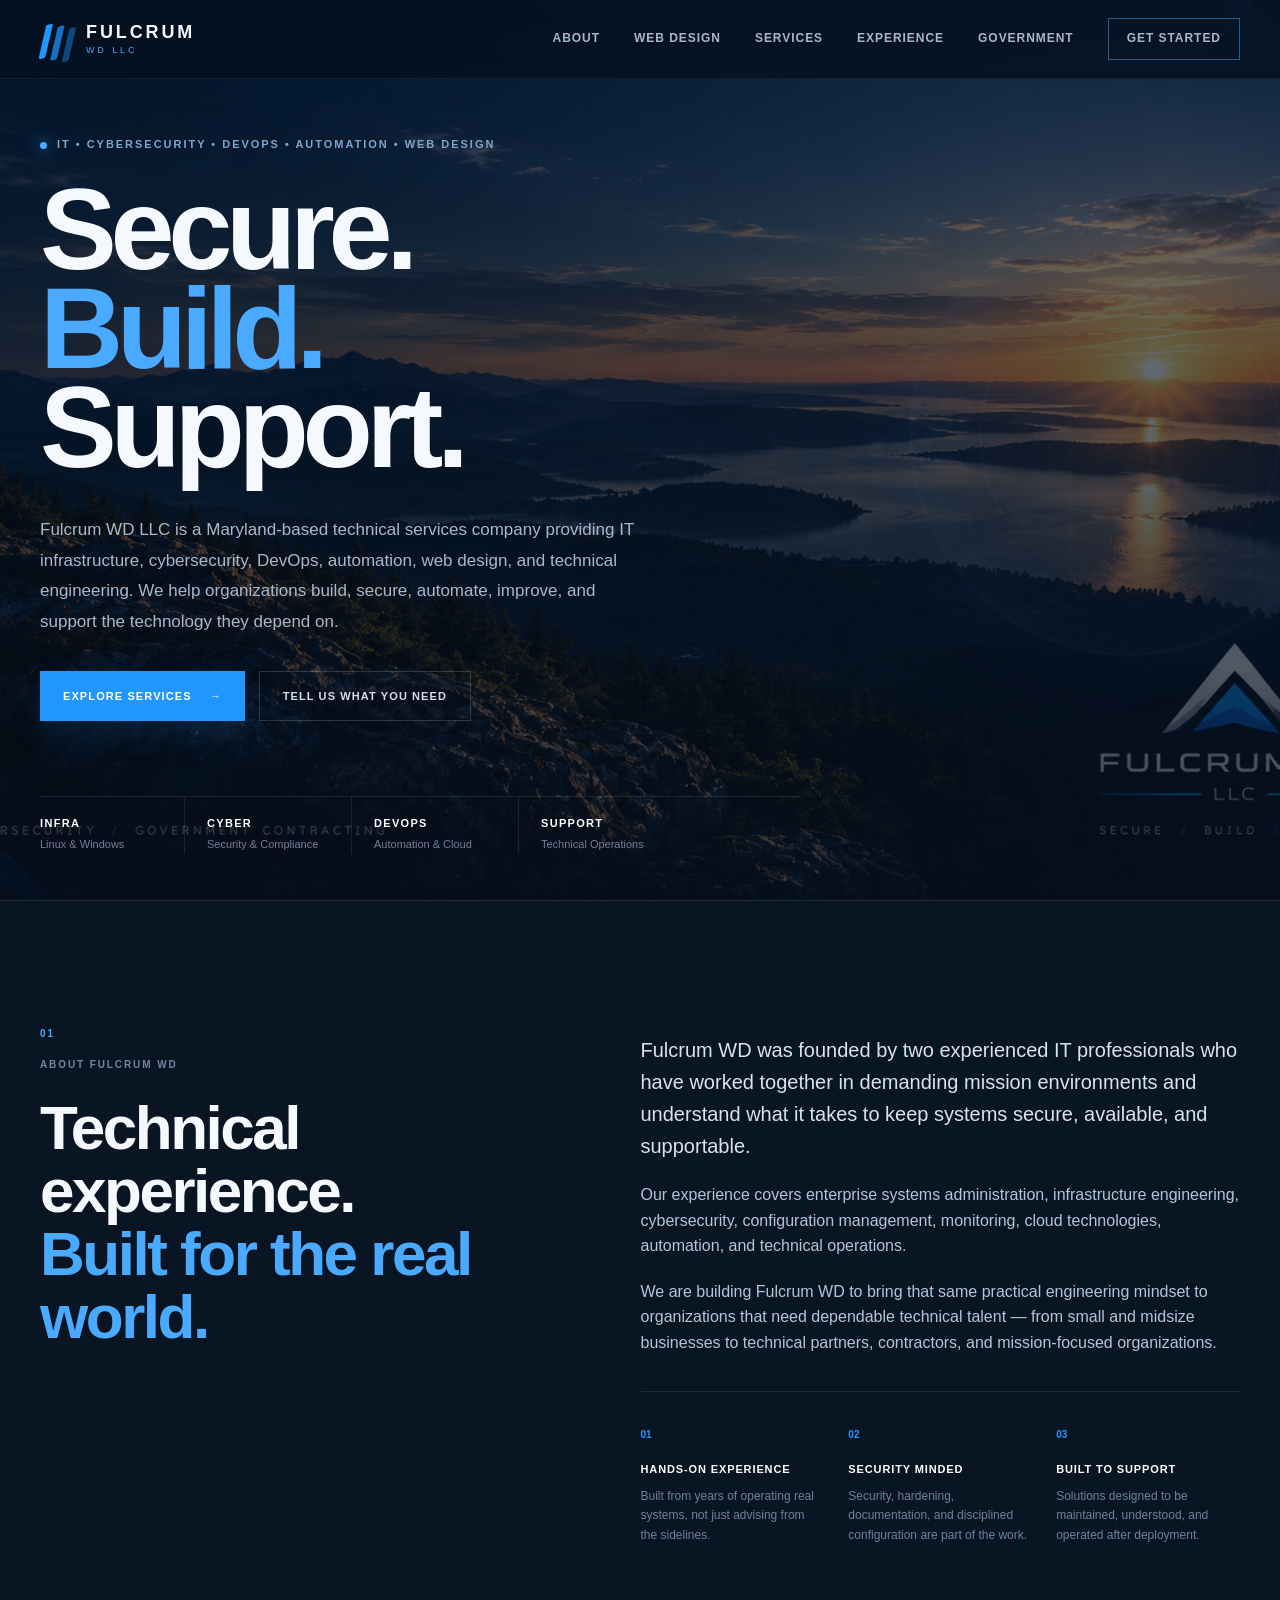
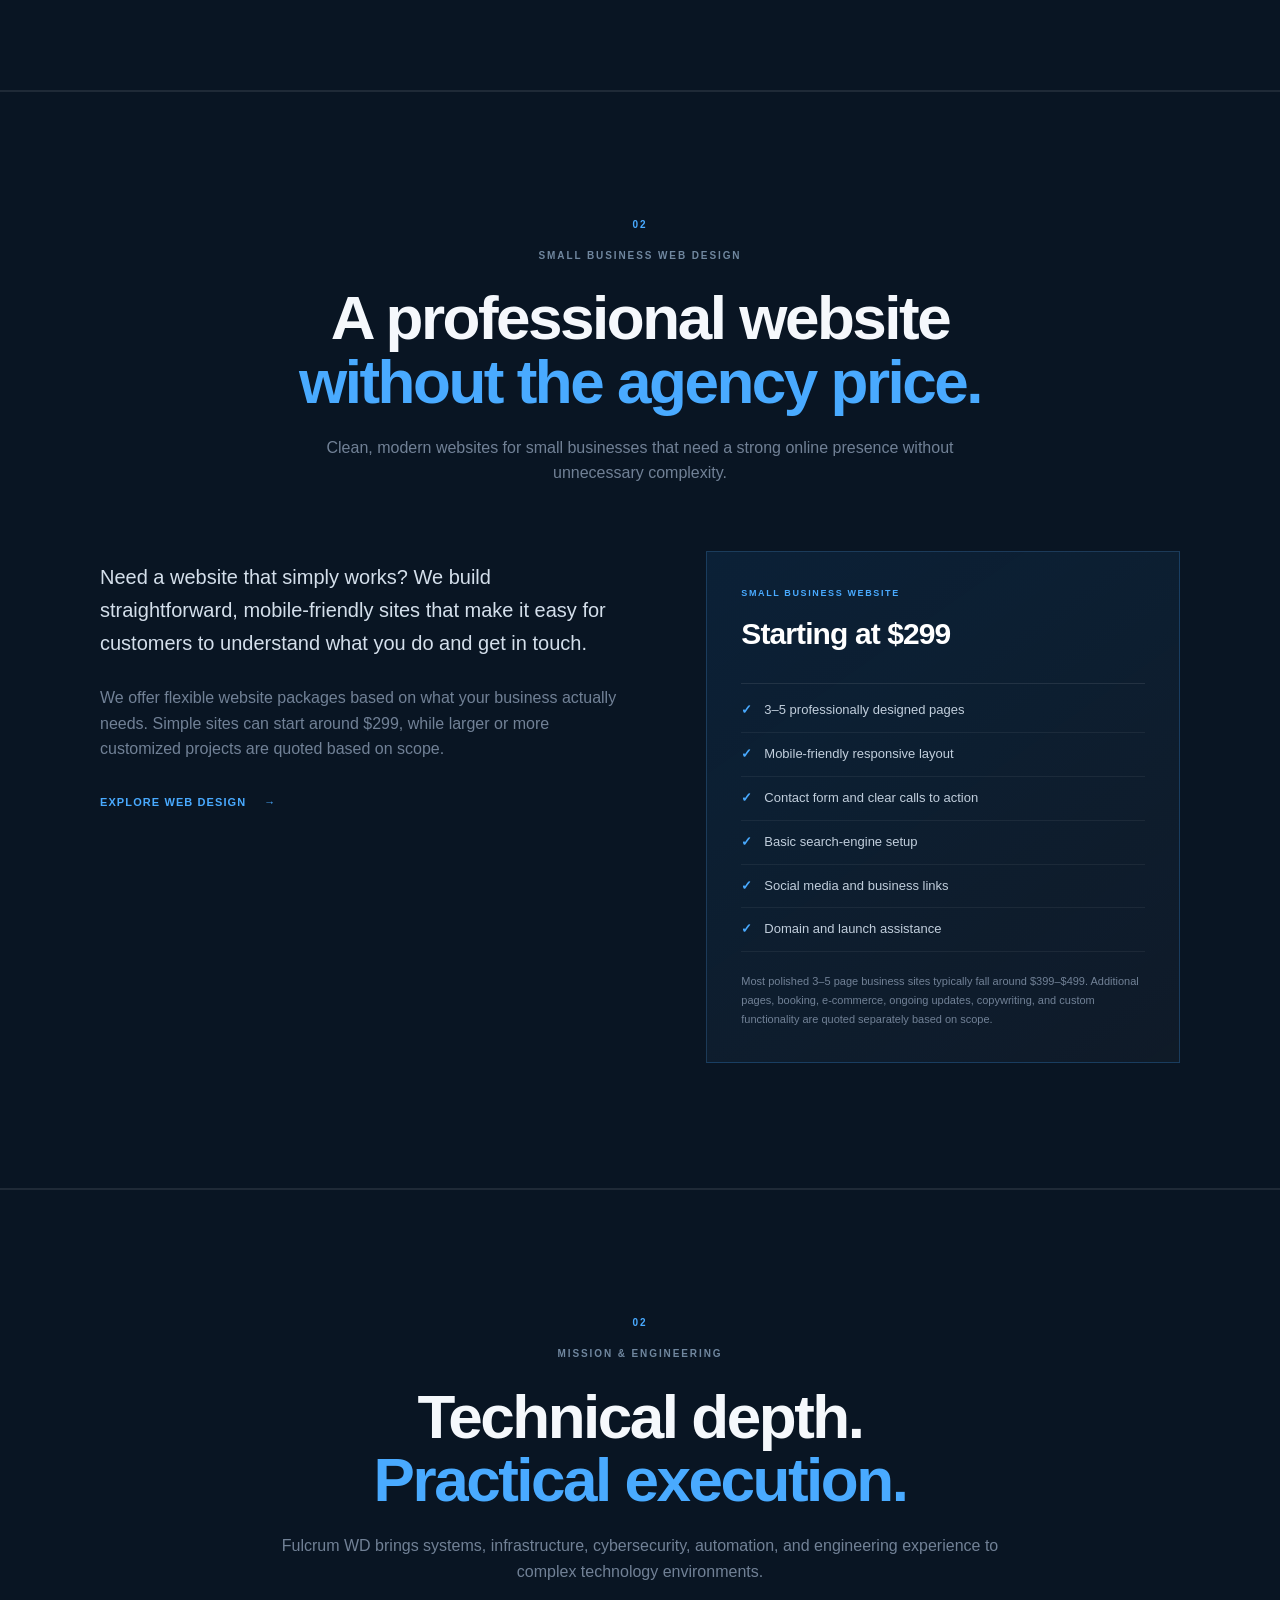
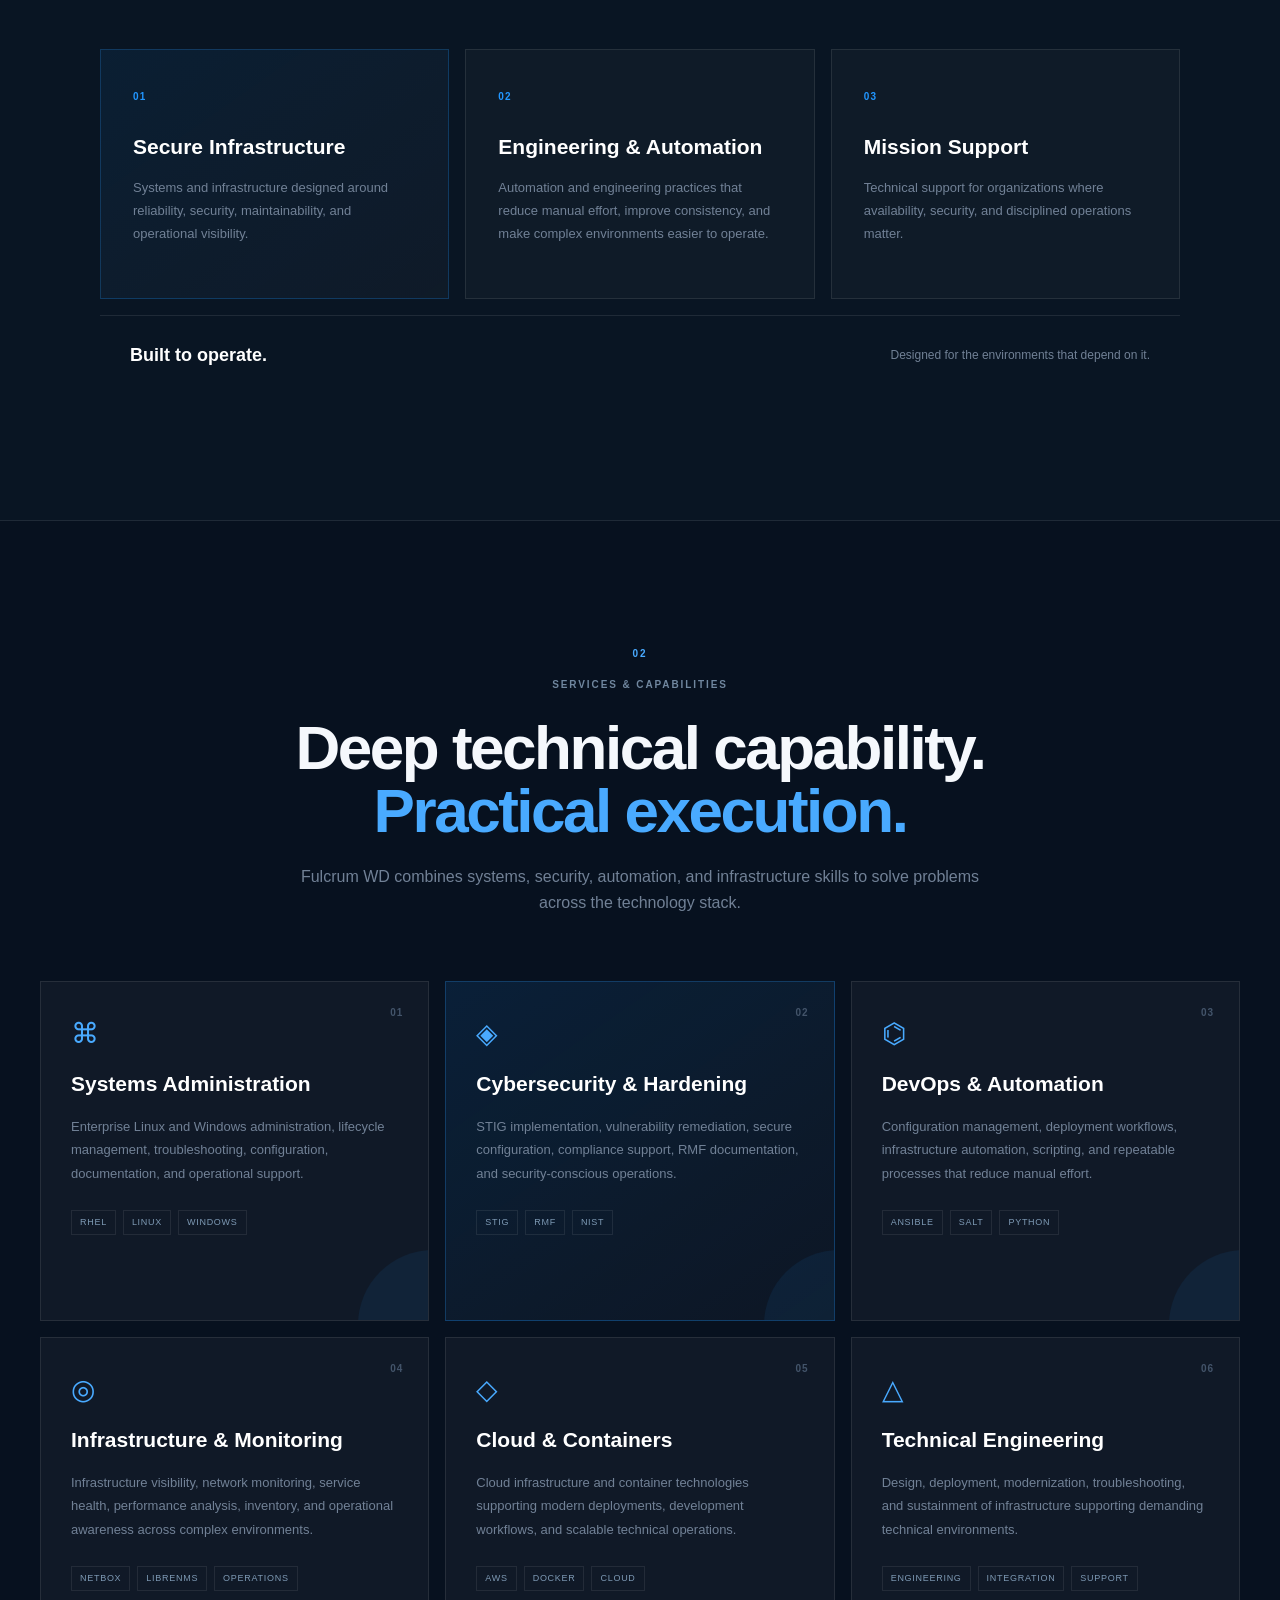
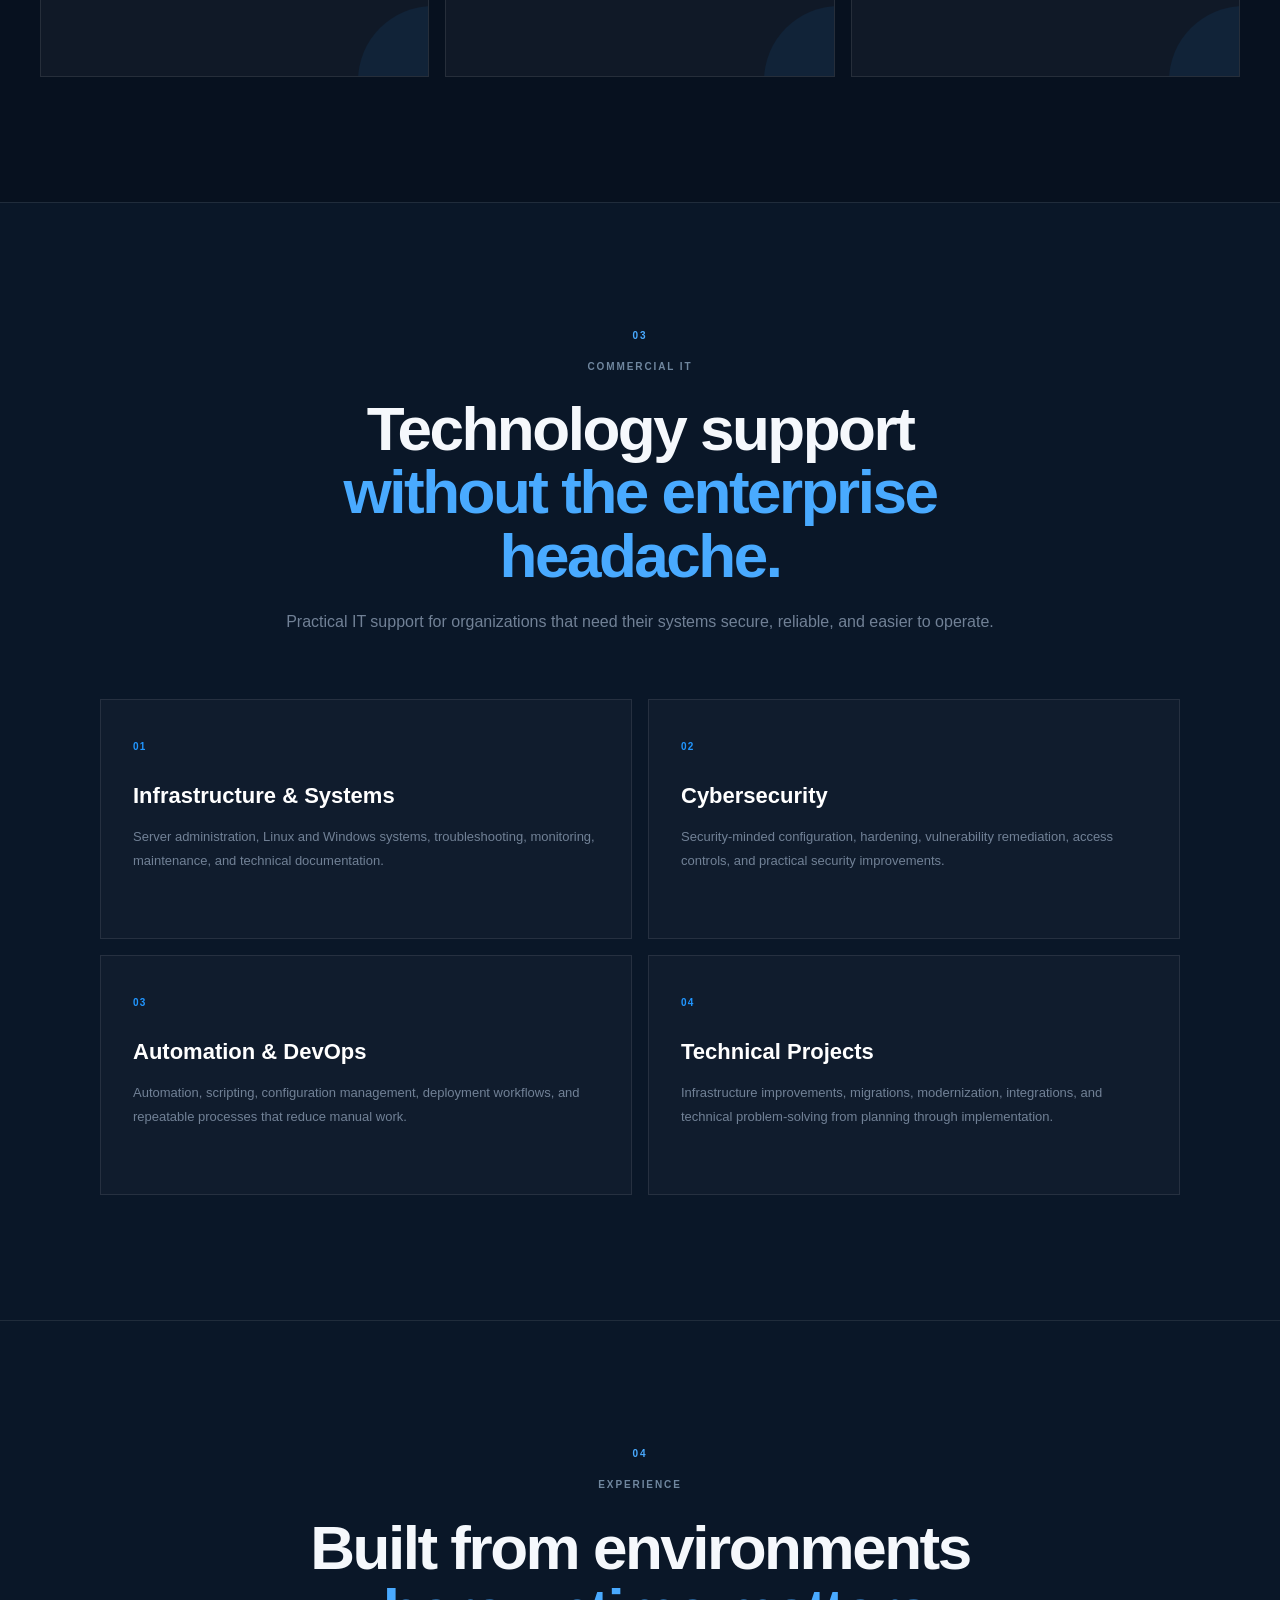
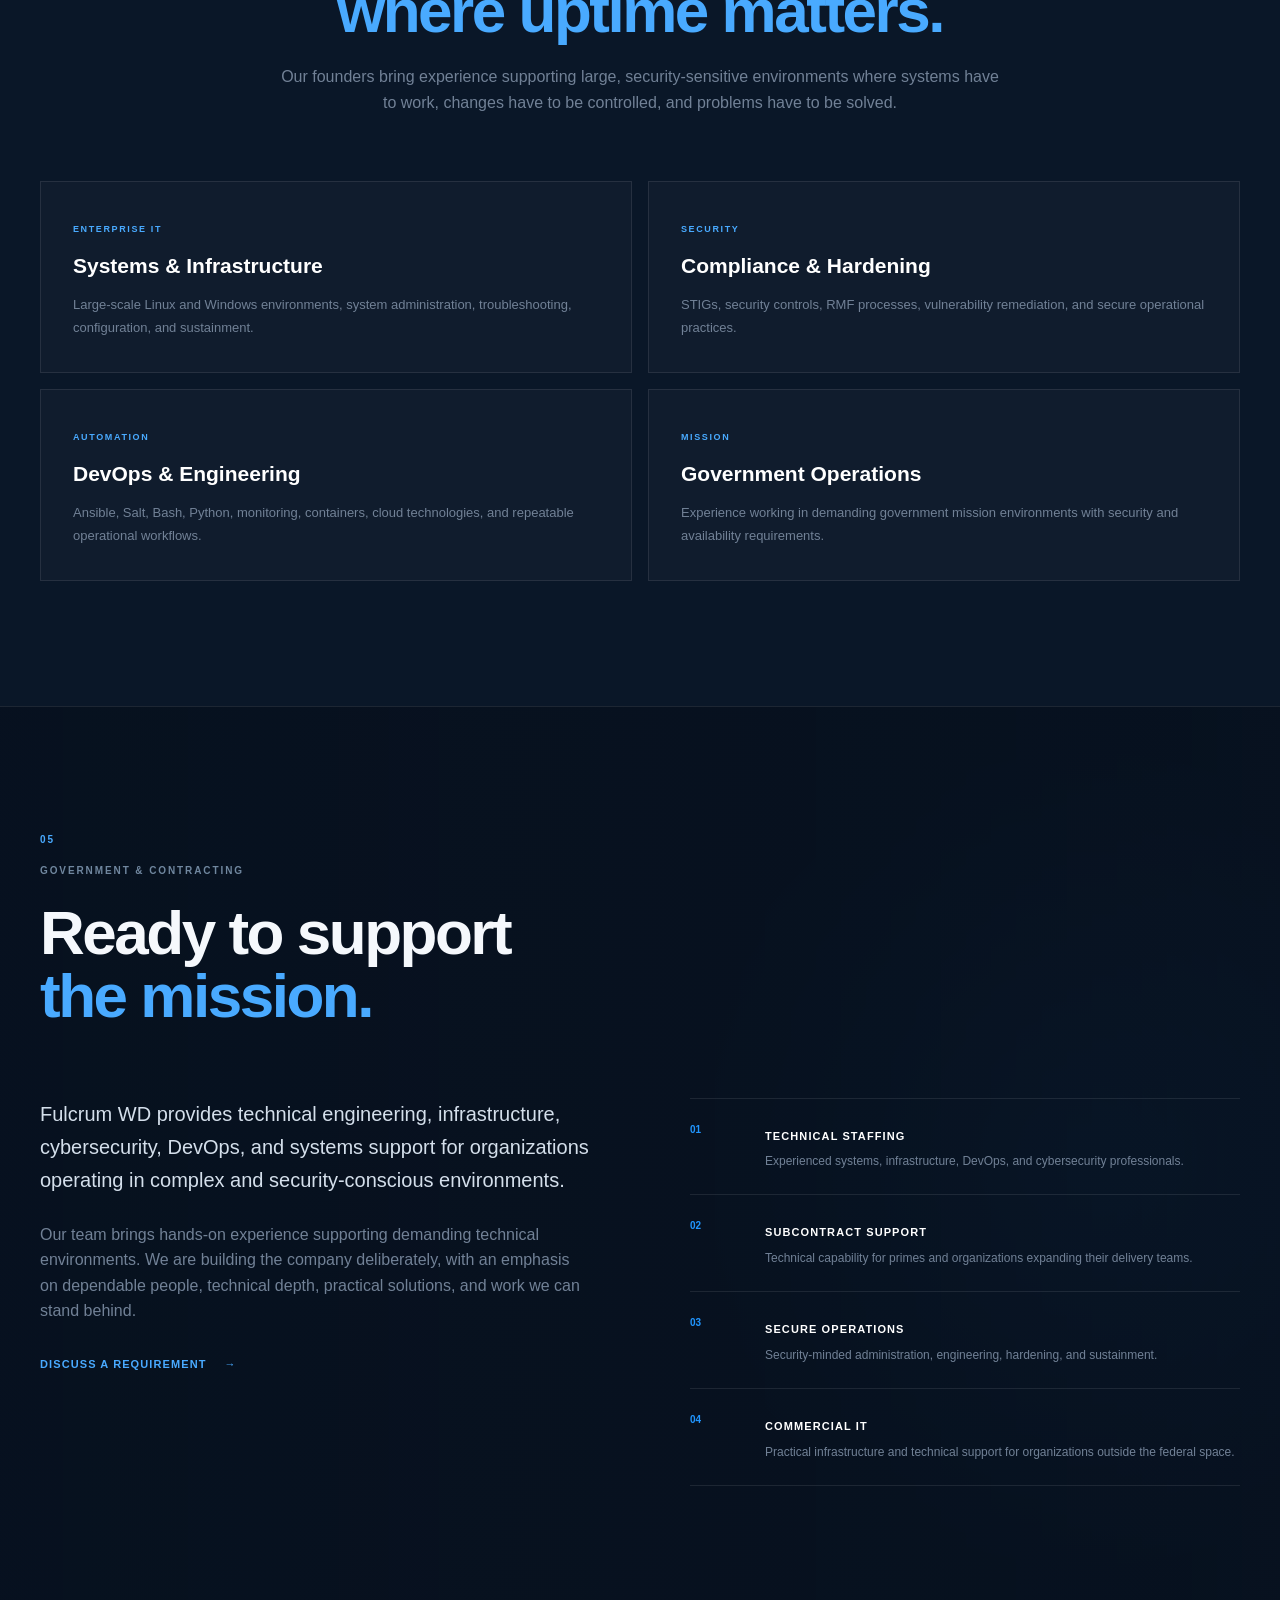
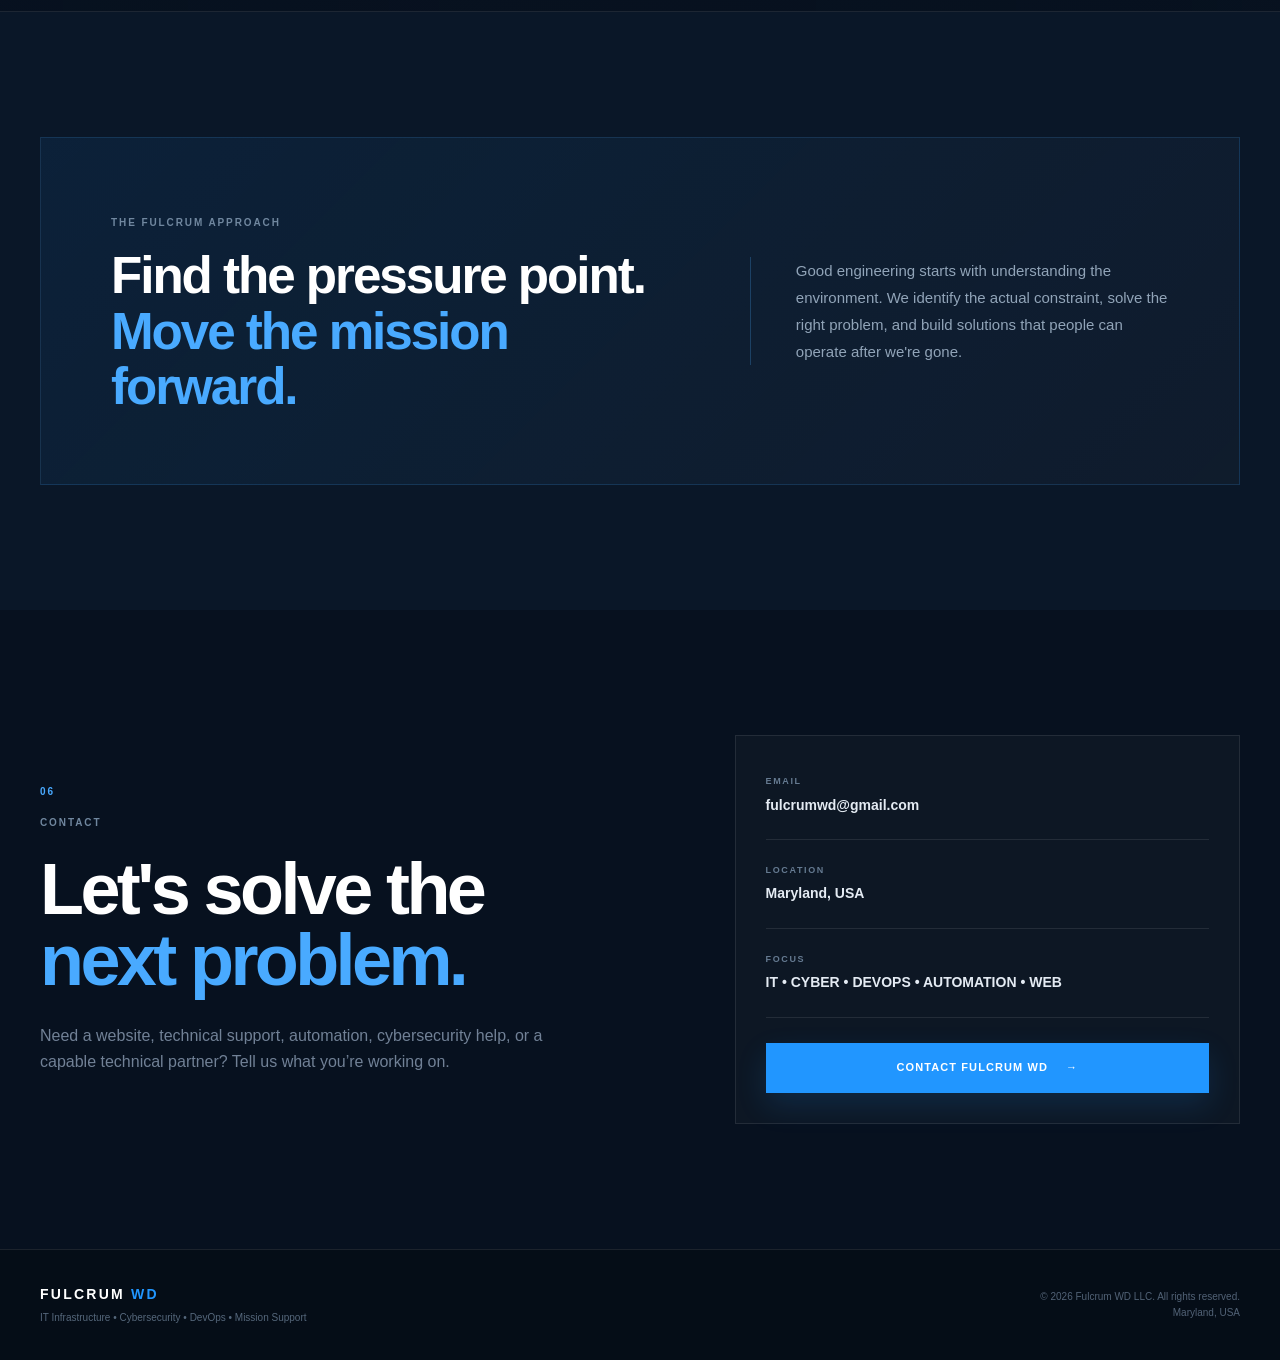
==== index.html @ ae86330c "Clarify Fulcrum WD as a full-service technical company" ====
<!DOCTYPE html>
<html lang="en">
<head>
  <meta charset="UTF-8">
  <meta name="viewport" content="width=device-width, initial-scale=1.0">
  <title>Fulcrum WD LLC | IT Infrastructure, Cybersecurity & Technical Consulting</title>
  <meta name="description" content="Fulcrum WD LLC provides web design, IT infrastructure, cybersecurity, DevOps, automation, cloud, and technical consulting for small businesses, commercial organizations, and government partners.">
  <meta name="theme-color" content="#07111f">
  <link rel="stylesheet" href="styles.css">
</head>
<body>
  <header class="site-header">
    <div class="container nav-container">
      <a href="#home" class="logo" aria-label="Fulcrum WD home">
        <span class="logo-mark"><span></span><span></span><span></span></span>
        <span class="logo-text"><strong>FULCRUM</strong><small>WD LLC</small></span>
      </a>
      <button class="menu-toggle" aria-label="Open navigation"><span></span><span></span><span></span></button>
      <nav class="nav-menu">
        <a href="#about">About</a>
        <a href="web-design.html">Web Design</a>
        <a href="services.html">Services</a>
        <a href="#experience">Experience</a>
        <a href="#government">Government</a>
        <a href="start.html" class="nav-cta">Get Started</a>
      </nav>
    </div>
  </header>

  <main>
    <section id="home" class="hero">
      <div class="hero-grid"></div>
      <div class="container hero-content">
        <div class="eyebrow"><span class="status-dot"></span>IT • CYBERSECURITY • DEVOPS • AUTOMATION • WEB DESIGN</div>
        <h1>Secure.<br><span>Build.</span><br>Support.</h1>
        <p class="hero-text">
          Fulcrum WD LLC is a Maryland-based technical services company providing IT infrastructure, cybersecurity, DevOps, automation, web design, and technical engineering. We help organizations build, secure, automate, improve, and support the technology they depend on.
        </p>
        <div class="hero-buttons">
          <a href="services.html" class="button button-primary">Explore Services <span>→</span></a>
          <a href="start.html" class="button button-secondary">Tell Us What You Need</a>
        </div>
        <div class="hero-stats">
          <div><strong>INFRA</strong><span>Linux & Windows</span></div>
          <div><strong>CYBER</strong><span>Security & Compliance</span></div>
          <div><strong>DEVOPS</strong><span>Automation & Cloud</span></div>
          <div><strong>SUPPORT</strong><span>Technical Operations</span></div>
        </div>
      </div>
      <div class="hero-decoration">
        <div class="orb orb-one"></div><div class="orb orb-two"></div>
        <div class="technical-grid"><div></div><div></div><div></div><div></div><div></div><div></div><div></div><div></div><div></div></div>
      </div>
    </section>

    <section id="about" class="section about-section">
      <div class="container two-column">
        <div class="section-heading">
          <span class="section-number">01</span>
          <span class="section-label">ABOUT FULCRUM WD</span>
          <h2>Technical experience.<br><span>Built for the real world.</span></h2>
        </div>
        <div class="about-copy">
          <p class="large-copy">Fulcrum WD was founded by two experienced IT professionals who have worked together in demanding mission environments and understand what it takes to keep systems secure, available, and supportable.</p>
          <p>Our experience covers enterprise systems administration, infrastructure engineering, cybersecurity, configuration management, monitoring, cloud technologies, automation, and technical operations.</p>
          <p>We are building Fulcrum WD to bring that same practical engineering mindset to organizations that need dependable technical talent — from small and midsize businesses to technical partners, contractors, and mission-focused organizations.</p>
          <div class="about-line"></div>
          <div class="about-details">
            <div><span>01</span><strong>HANDS-ON EXPERIENCE</strong><p>Built from years of operating real systems, not just advising from the sidelines.</p></div>
            <div><span>02</span><strong>SECURITY MINDED</strong><p>Security, hardening, documentation, and disciplined configuration are part of the work.</p></div>
            <div><span>03</span><strong>BUILT TO SUPPORT</strong><p>Solutions designed to be maintained, understood, and operated after deployment.</p></div>
          </div>
        </div>
      </div>
    </section>

    <section id="web-design" class="section website-section">
      <div class="container">
        <div class="section-heading centered">
          <span class="section-number">02</span>
          <span class="section-label">SMALL BUSINESS WEB DESIGN</span>
          <h2>A professional website<br><span>without the agency price.</span></h2>
          <p>Clean, modern websites for small businesses that need a strong online presence without unnecessary complexity.</p>
        </div>
        <div class="website-layout">
          <div class="website-copy">
            <p class="large-copy">Need a website that simply works? We build straightforward, mobile-friendly sites that make it easy for customers to understand what you do and get in touch.</p>
            <p>We offer flexible website packages based on what your business actually needs. Simple sites can start around $299, while larger or more customized projects are quoted based on scope.</p>
            <a href="web-design.html" class="text-link">Explore web design <span>→</span></a>
          </div>
          <div class="website-package">
            <div class="package-top">
              <span>SMALL BUSINESS WEBSITE</span>
              <strong>Starting at $299</strong>
            </div>
            <div class="package-divider"></div>
            <ul>
              <li>3–5 professionally designed pages</li>
              <li>Mobile-friendly responsive layout</li>
              <li>Contact form and clear calls to action</li>
              <li>Basic search-engine setup</li>
              <li>Social media and business links</li>
              <li>Domain and launch assistance</li>
            </ul>
            <p class="package-note">Most polished 3–5 page business sites typically fall around $399–$499. Additional pages, booking, e-commerce, ongoing updates, copywriting, and custom functionality are quoted separately based on scope.</p>
          </div>
        </div>
      </div>
    </section>

    <section class="section mission-section">
      <div class="container">
        <div class="section-heading centered">
          <span class="section-number">02</span>
          <span class="section-label">MISSION & ENGINEERING</span>
          <h2>Technical depth.<br><span>Practical execution.</span></h2>
          <p>Fulcrum WD brings systems, infrastructure, cybersecurity, automation, and engineering experience to complex technology environments.</p>
        </div>
        <div class="mission-cards">
          <article><span>01</span><h3>Secure Infrastructure</h3><p>Systems and infrastructure designed around reliability, security, maintainability, and operational visibility.</p></article>
          <article><span>02</span><h3>Engineering & Automation</h3><p>Automation and engineering practices that reduce manual effort, improve consistency, and make complex environments easier to operate.</p></article>
          <article><span>03</span><h3>Mission Support</h3><p>Technical support for organizations where availability, security, and disciplined operations matter.</p></article>
        </div>
        <div class="mission-statement"><strong>Built to operate.</strong><span>Designed for the environments that depend on it.</span></div>
      </div>
    </section>

    <section id="capabilities" class="section capabilities-section">
      <div class="container">
        <div class="section-heading centered">
          <span class="section-number">02</span>
          <span class="section-label">SERVICES & CAPABILITIES</span>
          <h2>Deep technical capability.<br><span>Practical execution.</span></h2>
          <p>Fulcrum WD combines systems, security, automation, and infrastructure skills to solve problems across the technology stack.</p>
        </div>
        <div class="capability-grid">
          <article class="capability-card"><div class="card-number">01</div><div class="card-icon">⌘</div><h3>Systems Administration</h3><p>Enterprise Linux and Windows administration, lifecycle management, troubleshooting, configuration, documentation, and operational support.</p><div class="card-tags"><span>RHEL</span><span>Linux</span><span>Windows</span></div></article>
          <article class="capability-card featured"><div class="card-number">02</div><div class="card-icon">◈</div><h3>Cybersecurity & Hardening</h3><p>STIG implementation, vulnerability remediation, secure configuration, compliance support, RMF documentation, and security-conscious operations.</p><div class="card-tags"><span>STIG</span><span>RMF</span><span>NIST</span></div></article>
          <article class="capability-card"><div class="card-number">03</div><div class="card-icon">⌬</div><h3>DevOps & Automation</h3><p>Configuration management, deployment workflows, infrastructure automation, scripting, and repeatable processes that reduce manual effort.</p><div class="card-tags"><span>Ansible</span><span>Salt</span><span>Python</span></div></article>
          <article class="capability-card"><div class="card-number">04</div><div class="card-icon">◎</div><h3>Infrastructure & Monitoring</h3><p>Infrastructure visibility, network monitoring, service health, performance analysis, inventory, and operational awareness across complex environments.</p><div class="card-tags"><span>NetBox</span><span>LibreNMS</span><span>Operations</span></div></article>
          <article class="capability-card"><div class="card-number">05</div><div class="card-icon">◇</div><h3>Cloud & Containers</h3><p>Cloud infrastructure and container technologies supporting modern deployments, development workflows, and scalable technical operations.</p><div class="card-tags"><span>AWS</span><span>Docker</span><span>Cloud</span></div></article>
          <article class="capability-card"><div class="card-number">06</div><div class="card-icon">△</div><h3>Technical Engineering</h3><p>Design, deployment, modernization, troubleshooting, and sustainment of infrastructure supporting demanding technical environments.</p><div class="card-tags"><span>Engineering</span><span>Integration</span><span>Support</span></div></article>
        </div>
      </div>
    </section>

    <section id="services" class="section services-section">
      <div class="container">
        <div class="section-heading centered">
          <span class="section-number">03</span>
          <span class="section-label">COMMERCIAL IT</span>
          <h2>Technology support<br><span>without the enterprise headache.</span></h2>
          <p>Practical IT support for organizations that need their systems secure, reliable, and easier to operate.</p>
        </div>
        <div class="service-grid">
          <article><span>01</span><h3>Infrastructure & Systems</h3><p>Server administration, Linux and Windows systems, troubleshooting, monitoring, maintenance, and technical documentation.</p></article>
          <article><span>02</span><h3>Cybersecurity</h3><p>Security-minded configuration, hardening, vulnerability remediation, access controls, and practical security improvements.</p></article>
          <article><span>03</span><h3>Automation & DevOps</h3><p>Automation, scripting, configuration management, deployment workflows, and repeatable processes that reduce manual work.</p></article>
          <article><span>04</span><h3>Technical Projects</h3><p>Infrastructure improvements, migrations, modernization, integrations, and technical problem-solving from planning through implementation.</p></article>
        </div>
      </div>
    </section>

    <section id="experience" class="section experience-section">
      <div class="container">
        <div class="section-heading centered">
          <span class="section-number">04</span>
          <span class="section-label">EXPERIENCE</span>
          <h2>Built from environments<br><span>where uptime matters.</span></h2>
          <p>Our founders bring experience supporting large, security-sensitive environments where systems have to work, changes have to be controlled, and problems have to be solved.</p>
        </div>
        <div class="experience-grid">
          <div class="experience-panel"><span>ENTERPRISE IT</span><strong>Systems & Infrastructure</strong><p>Large-scale Linux and Windows environments, system administration, troubleshooting, configuration, and sustainment.</p></div>
          <div class="experience-panel"><span>SECURITY</span><strong>Compliance & Hardening</strong><p>STIGs, security controls, RMF processes, vulnerability remediation, and secure operational practices.</p></div>
          <div class="experience-panel"><span>AUTOMATION</span><strong>DevOps & Engineering</strong><p>Ansible, Salt, Bash, Python, monitoring, containers, cloud technologies, and repeatable operational workflows.</p></div>
          <div class="experience-panel"><span>MISSION</span><strong>Government Operations</strong><p>Experience working in demanding government mission environments with security and availability requirements.</p></div>
        </div>
      </div>
    </section>

    <section id="government" class="section government-section">
      <div class="government-background"></div>
      <div class="container government-content">
        <div class="section-heading">
          <span class="section-number">05</span>
          <span class="section-label">GOVERNMENT & CONTRACTING</span>
          <h2>Ready to support<br><span>the mission.</span></h2>
        </div>
        <div class="government-layout">
          <div class="government-intro">
            <p class="large-copy">Fulcrum WD provides technical engineering, infrastructure, cybersecurity, DevOps, and systems support for organizations operating in complex and security-conscious environments.</p>
            <p>Our team brings hands-on experience supporting demanding technical environments. We are building the company deliberately, with an emphasis on dependable people, technical depth, practical solutions, and work we can stand behind.</p>
            <a href="#contact" class="text-link">Discuss a requirement <span>→</span></a>
          </div>
          <div class="mission-list">
            <div class="mission-item"><span class="mission-icon">01</span><div><strong>TECHNICAL STAFFING</strong><p>Experienced systems, infrastructure, DevOps, and cybersecurity professionals.</p></div></div>
            <div class="mission-item"><span class="mission-icon">02</span><div><strong>SUBCONTRACT SUPPORT</strong><p>Technical capability for primes and organizations expanding their delivery teams.</p></div></div>
            <div class="mission-item"><span class="mission-icon">03</span><div><strong>SECURE OPERATIONS</strong><p>Security-minded administration, engineering, hardening, and sustainment.</p></div></div>
            <div class="mission-item"><span class="mission-icon">04</span><div><strong>COMMERCIAL IT</strong><p>Practical infrastructure and technical support for organizations outside the federal space.</p></div></div>
          </div>
        </div>
      </div>
    </section>

    <section class="section approach-section">
      <div class="container">
        <div class="approach-banner">
          <div><span class="section-label">THE FULCRUM APPROACH</span><h2>Find the pressure point.<br><span>Move the mission forward.</span></h2></div>
          <div class="experience-copy"><p>Good engineering starts with understanding the environment. We identify the actual constraint, solve the right problem, and build solutions that people can operate after we're gone.</p></div>
        </div>
      </div>
    </section>

    <section id="contact" class="section contact-section">
      <div class="container contact-grid">
        <div class="contact-heading">
          <span class="section-number">06</span><span class="section-label">CONTACT</span>
          <h2>Let's solve the<br><span>next problem.</span></h2>
          <p>Need a website, technical support, automation, cybersecurity help, or a capable technical partner? Tell us what you’re working on.</p>
        </div>
        <div class="contact-card">
          <div class="contact-row"><span>EMAIL</span><a href="mailto:fulcrumwd@gmail.com">fulcrumwd@gmail.com</a></div>
          <div class="contact-row"><span>LOCATION</span><strong>Maryland, USA</strong></div>
          <div class="contact-row"><span>FOCUS</span><strong>IT • CYBER • DEVOPS • AUTOMATION • WEB</strong></div>
          <a href="mailto:fulcrumwd@gmail.com" class="button button-primary full-button">Contact Fulcrum WD <span>→</span></a>
        </div>
      </div>
    </section>
  </main>

  <footer class="site-footer">
    <div class="container footer-content">
      <div class="footer-brand"><div class="footer-logo">FULCRUM <span>WD</span></div><p>IT Infrastructure • Cybersecurity • DevOps • Mission Support</p></div>
      <div class="footer-right"><p>© 2026 Fulcrum WD LLC. All rights reserved.</p><p>Maryland, USA</p></div>
    </div>
  </footer>
  <script src="script.js"></script>
</body>
</html>
---- styles.css ----
/* Fulcrum WD visual system */
:root{--navy:#07111f;--navy-2:#0a1728;--blue:#2196ff;--blue-bright:#49aaff;--white:#f5f8fc;--text:#b7c4d3;--muted:#718196;--line:rgba(255,255,255,.09);--card:rgba(255,255,255,.035);--max-width:1200px}
*{margin:0;padding:0;box-sizing:border-box}html{scroll-behavior:smooth}body{background:var(--navy);color:var(--text);font-family:Inter,-apple-system,BlinkMacSystemFont,"Segoe UI",Roboto,Helvetica,Arial,sans-serif;line-height:1.6;overflow-x:hidden}a{color:inherit;text-decoration:none}.container{width:min(calc(100% - 48px),var(--max-width));margin:0 auto}
.site-header{position:fixed;top:0;left:0;width:100%;z-index:1000;background:rgba(7,17,31,.82);backdrop-filter:blur(18px);border-bottom:1px solid rgba(255,255,255,.06)}.nav-container{height:78px;display:flex;align-items:center;justify-content:space-between}.logo{display:flex;align-items:center;gap:12px}.logo-mark{position:relative;width:34px;height:34px;display:block;transform:rotate(-12deg)}.logo-mark span{position:absolute;display:block;width:7px;height:32px;background:var(--blue);border-radius:2px}.logo-mark span:nth-child(1){left:2px;top:1px;transform:skewX(-25deg)}.logo-mark span:nth-child(2){left:13px;top:5px;transform:skewX(-25deg);opacity:.72}.logo-mark span:nth-child(3){left:24px;top:9px;transform:skewX(-25deg);opacity:.42}.logo-text{display:flex;flex-direction:column;line-height:1}.logo-text strong{color:var(--white);font-size:18px;letter-spacing:.16em}.logo-text small{color:var(--blue-bright);font-size:9px;letter-spacing:.32em;margin-top:5px}.nav-menu{display:flex;align-items:center;gap:34px}.nav-menu a{font-size:12px;font-weight:600;letter-spacing:.08em;text-transform:uppercase;color:#aab7c8;transition:.25s}.nav-menu a:hover{color:white}.nav-cta{border:1px solid rgba(73,170,255,.5);padding:10px 18px}.nav-cta:hover{background:var(--blue);border-color:var(--blue)}.menu-toggle{display:none;border:0;background:none;cursor:pointer}.menu-toggle span{width:25px;height:2px;background:white;display:block;margin:5px}
.hero{min-height:100vh;position:relative;display:flex;align-items:center;overflow:hidden;background:linear-gradient(rgba(7,17,31,.55),rgba(7,17,31,.75)),url('hero-background.png') center/cover no-repeat}.hero-grid{position:absolute;inset:0;opacity:.15;background-image:linear-gradient(rgba(74,156,230,.18) 1px,transparent 1px),linear-gradient(90deg,rgba(74,156,230,.18) 1px,transparent 1px);background-size:80px 80px;mask-image:linear-gradient(to right,transparent,black 50%,transparent)}.hero-content{position:relative;z-index:5;padding-top:90px}.eyebrow{display:flex;align-items:center;gap:10px;color:#7fa6ca;font-size:11px;font-weight:700;letter-spacing:.18em;margin-bottom:26px}.status-dot{width:7px;height:7px;background:var(--blue-bright);border-radius:50%;box-shadow:0 0 15px var(--blue)}.hero h1{color:var(--white);font-size:clamp(64px,9vw,124px);line-height:.86;letter-spacing:-.055em;font-weight:800;max-width:750px}.hero h1 span{color:var(--blue-bright)}.hero-text{max-width:610px;margin-top:38px;font-size:17px;color:#a9b9cb;line-height:1.8}.hero-buttons{display:flex;gap:14px;margin-top:34px}.button{display:inline-flex;align-items:center;justify-content:center;gap:18px;min-height:50px;padding:0 23px;font-size:11px;font-weight:800;letter-spacing:.1em;text-transform:uppercase;transition:.25s}.button-primary{color:white;background:var(--blue);box-shadow:0 12px 30px rgba(33,150,255,.15)}.button-primary:hover{transform:translateY(-2px);background:var(--blue-bright);box-shadow:0 15px 35px rgba(33,150,255,.25)}.button-secondary{border:1px solid rgba(255,255,255,.16);color:#d4deea}.button-secondary:hover{border-color:rgba(73,170,255,.5);background:rgba(73,170,255,.06)}.hero-stats{display:flex;margin-top:75px;border-top:1px solid var(--line);max-width:760px}.hero-stats div{min-width:145px;padding:18px 22px 0 0;margin-right:22px;border-right:1px solid var(--line)}.hero-stats div:last-child{border-right:0}.hero-stats strong{display:block;color:white;font-size:11px;letter-spacing:.12em}.hero-stats span{display:block;color:var(--muted);font-size:11px;margin-top:3px}.hero-decoration{position:absolute;right:-100px;top:15%;width:650px;height:650px;pointer-events:none}.orb{position:absolute;border-radius:50%;filter:blur(1px)}.orb-one{width:440px;height:440px;right:30px;top:80px;border:1px solid rgba(73,170,255,.13);box-shadow:inset 0 0 100px rgba(33,150,255,.05),0 0 100px rgba(33,150,255,.04)}.orb-two{width:300px;height:300px;right:100px;top:150px;border:1px solid rgba(255,255,255,.07)}.technical-grid{position:absolute;width:280px;height:280px;right:130px;top:160px;display:grid;grid-template-columns:repeat(3,1fr);gap:18px;opacity:.28}.technical-grid div{border:1px solid rgba(73,170,255,.16)}
.section{padding:125px 0}.section-heading{max-width:540px}.section-heading.centered{text-align:center;margin:0 auto 65px;max-width:720px}.section-number{display:block;color:var(--blue-bright);font-size:10px;font-weight:800;letter-spacing:.2em;margin-bottom:8px}.section-label{color:#70879f;font-size:10px;font-weight:800;letter-spacing:.19em}.section-heading h2{color:var(--white);font-size:clamp(38px,5vw,62px);line-height:1.02;letter-spacing:-.04em;margin-top:20px}.section-heading h2 span{color:var(--blue-bright)}.section-heading p{color:var(--muted);margin-top:22px}
.about-section{background:#091523;border-top:1px solid var(--line);border-bottom:1px solid var(--line)}.two-column{display:grid;grid-template-columns:.9fr 1.1fr;gap:110px}.about-copy{padding-top:8px}.about-copy p{color:var(--text);margin-bottom:20px}.about-copy .large-copy{font-size:20px;line-height:1.6;color:#d9e2ed}.about-line{width:100%;height:1px;background:var(--line);margin:35px 0}.about-details{display:grid;grid-template-columns:repeat(3,1fr);gap:24px}.about-details span{display:block;color:var(--blue);font-size:10px;font-weight:800;margin-bottom:12px}.about-details strong{color:white;font-size:11px;letter-spacing:.08em}.about-details p{font-size:12px;color:var(--muted);margin-top:7px}
.mission-section{background:#091523;border-top:1px solid var(--line);border-bottom:1px solid var(--line)}.mission-cards{display:grid;grid-template-columns:repeat(3,1fr);gap:16px;max-width:1080px;margin:0 auto}.mission-cards article{padding:32px;border:1px solid var(--line);background:rgba(255,255,255,.025);min-height:250px}.mission-cards article:first-child{border-color:rgba(33,150,255,.24);background:linear-gradient(145deg,rgba(33,150,255,.07),rgba(255,255,255,.025))}.mission-cards span{color:var(--blue);font-size:10px;font-weight:800;letter-spacing:.12em}.mission-cards h3{color:white;font-size:21px;margin:22px 0 12px}.mission-cards p{color:var(--muted);font-size:13px;line-height:1.8}.mission-statement{max-width:1080px;margin:16px auto 0;padding:25px 30px;border-top:1px solid var(--line);display:flex;align-items:center;justify-content:space-between;gap:25px}.mission-statement strong{color:white;font-size:18px}.mission-statement span{color:#718196;font-size:12px}@media(max-width:900px){.mission-cards{grid-template-columns:1fr}.mission-statement{flex-direction:column;align-items:flex-start}}@media(max-width:620px){.mission-cards article{min-height:0}.mission-statement{padding:22px 0}}.capabilities-section{background:var(--navy)}.capability-grid{display:grid;grid-template-columns:repeat(3,1fr);gap:16px}.capability-card{position:relative;min-height:340px;padding:30px;background:var(--card);border:1px solid var(--line);overflow:hidden;transition:.3s}.capability-card::after{content:"";position:absolute;width:150px;height:150px;right:-80px;bottom:-80px;border-radius:50%;background:rgba(33,150,255,.08);transition:.3s}.capability-card:hover{transform:translateY(-5px);border-color:rgba(73,170,255,.35)}.capability-card:hover::after{transform:scale(1.6)}.capability-card.featured{background:linear-gradient(145deg,rgba(33,150,255,.11),rgba(255,255,255,.025));border-color:rgba(33,150,255,.28)}.card-number{position:absolute;right:25px;top:23px;color:#43546a;font-size:10px;font-weight:800;letter-spacing:.1em}.card-icon{color:var(--blue-bright);font-size:28px;height:55px}.capability-card h3{color:white;font-size:21px;margin-bottom:15px}.capability-card p{color:var(--muted);font-size:13px;line-height:1.8}.card-tags{display:flex;gap:7px;flex-wrap:wrap;margin-top:25px}.card-tags span{color:#7e9ab5;border:1px solid rgba(255,255,255,.08);padding:4px 8px;font-size:9px;letter-spacing:.08em;text-transform:uppercase}
.government-section{position:relative;overflow:hidden;background:#07111f;border-top:1px solid var(--line);border-bottom:1px solid var(--line)}.government-background{position:absolute;inset:0;background:linear-gradient(90deg,rgba(7,17,31,.98),rgba(7,17,31,.78)),radial-gradient(circle at 85% 50%,rgba(33,150,255,.15),transparent 35%)}.government-content{position:relative;z-index:2}.government-layout{display:grid;grid-template-columns:1fr 1fr;gap:100px;margin-top:70px}.government-intro .large-copy{font-size:20px;color:#d4dfeb;line-height:1.65;margin-bottom:25px}.government-intro p{color:var(--muted)}.text-link{display:inline-flex;gap:18px;margin-top:32px;color:var(--blue-bright);font-size:11px;font-weight:800;letter-spacing:.1em;text-transform:uppercase}.text-link span{transition:.25s}.text-link:hover span{transform:translateX(5px)}.mission-list{border-top:1px solid var(--line)}.mission-item{display:grid;grid-template-columns:55px 1fr;gap:20px;padding:23px 0;border-bottom:1px solid var(--line)}.mission-icon{color:var(--blue);font-size:10px;font-weight:800}.mission-item strong{color:white;font-size:11px;letter-spacing:.1em}.mission-item p{color:var(--muted);font-size:12px;margin-top:5px}
.experience-section{background:#0a1728}.experience-grid{display:grid;grid-template-columns:repeat(2,1fr);gap:16px}.experience-panel{padding:32px;border:1px solid var(--line);background:rgba(255,255,255,.025)}.experience-panel span{color:var(--blue-bright);font-size:9px;font-weight:800;letter-spacing:.18em}.experience-panel strong{display:block;color:white;font-size:21px;margin:10px 0}.experience-panel p{color:var(--muted);font-size:13px;line-height:1.8}.approach-section{background:#0a1728}.approach-banner{display:grid;grid-template-columns:1fr .75fr;gap:80px;align-items:center;padding:70px;border:1px solid rgba(73,170,255,.16);background:linear-gradient(135deg,rgba(33,150,255,.08),rgba(255,255,255,.02))}.approach-banner h2{color:white;font-size:clamp(34px,4vw,52px);line-height:1.08;letter-spacing:-.04em;margin-top:15px}.approach-banner h2 span{color:var(--blue-bright)}
.experience-copy{border-left:1px solid rgba(73,170,255,.25);padding-left:45px}.experience-copy p{color:#91a4b8;font-size:15px;line-height:1.8}
.contact-section{background:var(--navy)}.contact-grid{display:grid;grid-template-columns:1fr .85fr;gap:100px;align-items:center}.contact-heading h2{color:white;font-size:clamp(45px,6vw,72px);line-height:.98;letter-spacing:-.05em;margin-top:20px}.contact-heading h2 span{color:var(--blue-bright)}.contact-heading p{color:var(--muted);max-width:510px;margin-top:28px}.contact-card{border:1px solid var(--line);background:rgba(255,255,255,.025);padding:15px 30px 30px}.contact-row{display:flex;flex-direction:column;gap:5px;padding:23px 0;border-bottom:1px solid var(--line)}.contact-row span{color:#657a91;font-size:9px;font-weight:800;letter-spacing:.18em}.contact-row a,.contact-row strong{color:#e4ebf3;font-size:14px;font-weight:600}.contact-row a:hover{color:var(--blue-bright)}.full-button{width:100%;margin-top:25px}
.site-footer{border-top:1px solid var(--line);background:#050d17}.footer-content{min-height:110px;display:flex;justify-content:space-between;align-items:center;gap:30px}.footer-logo{color:white;font-size:14px;font-weight:800;letter-spacing:.16em}.footer-logo span{color:var(--blue)}.footer-brand p{color:#55677b;font-size:10px;margin-top:5px}.footer-right{text-align:right}.footer-right p{color:#526276;font-size:10px}
@media(max-width:900px){.nav-menu{position:absolute;top:78px;left:0;width:100%;background:rgba(7,17,31,.98);backdrop-filter:blur(20px);padding:25px;display:none;flex-direction:column;align-items:stretch;gap:20px;border-bottom:1px solid var(--line)}.nav-menu.active{display:flex}.nav-cta{text-align:center}.menu-toggle{display:block}.two-column,.government-layout,.contact-grid,.approach-banner{grid-template-columns:1fr;gap:55px}.capability-grid,.experience-grid{grid-template-columns:repeat(2,1fr)}.experience-copy{border-left:0;border-top:1px solid rgba(73,170,255,.25);padding:30px 0 0}.contact-grid{gap:50px}}
@media(max-width:620px){.container{width:min(calc(100% - 32px),var(--max-width))}.nav-container{height:70px}.hero{min-height:850px}.hero h1{font-size:68px}.hero-text{font-size:15px}.hero-buttons{flex-direction:column;align-items:stretch}.hero-stats{flex-wrap:wrap;margin-top:55px}.hero-stats div{width:50%;min-width:0;margin:0;padding-bottom:15px}.hero-decoration{opacity:.4;right:-300px}.section{padding:90px 0}.section-heading h2{font-size:42px}.capability-grid,.experience-grid{grid-template-columns:1fr}.about-details{grid-template-columns:1fr;gap:20px}.approach-banner{padding:35px 25px}.footer-content{padding:30px 0;flex-direction:column;align-items:flex-start}.footer-right{text-align:left}}.services-section{background:#0a1728;border-top:1px solid var(--line);border-bottom:1px solid var(--line)}.service-grid{display:grid;grid-template-columns:repeat(2,1fr);gap:16px;max-width:1080px;margin:0 auto}.service-grid article{padding:32px;border:1px solid var(--line);background:rgba(255,255,255,.025);min-height:240px;transition:.25s}.service-grid article:hover{transform:translateY(-4px);border-color:rgba(73,170,255,.3)}.service-grid span{color:var(--blue);font-size:10px;font-weight:800;letter-spacing:.12em}.service-grid h3{color:white;font-size:22px;margin:20px 0 12px}.service-grid p{color:var(--muted);font-size:13px;line-height:1.8}@media(max-width:620px){.service-grid{grid-template-columns:1fr}.service-grid article{min-height:0}}

/* =========================
   SMALL BUSINESS WEB DESIGN
========================= */
.website-section{
  background:#091523;
  border-top:1px solid var(--line);
  border-bottom:1px solid var(--line);
}
.website-layout{
  display:grid;
  grid-template-columns:1fr 0.9fr;
  gap:80px;
  align-items:stretch;
  max-width:1080px;
  margin:0 auto;
}
.website-copy{
  padding:10px 0;
}
.website-copy .large-copy{
  font-size:20px;
  line-height:1.65;
  color:#d4dfeb;
  margin-bottom:25px;
}
.website-copy p{
  color:var(--muted);
  max-width:570px;
}
.website-package{
  padding:34px;
  border:1px solid rgba(73,170,255,.22);
  background:linear-gradient(145deg,rgba(33,150,255,.09),rgba(255,255,255,.025));
}
.package-top{
  display:flex;
  flex-direction:column;
  gap:10px;
}
.package-top span{
  color:var(--blue-bright);
  font-size:9px;
  font-weight:800;
  letter-spacing:.18em;
}
.package-top strong{
  color:white;
  font-size:30px;
  letter-spacing:-.03em;
}
.package-divider{
  height:1px;
  background:var(--line);
  margin:25px 0 5px;
}
.website-package ul{
  list-style:none;
}
.website-package li{
  color:#c1cedc;
  font-size:13px;
  padding:11px 0;
  border-bottom:1px solid rgba(255,255,255,.06);
}
.website-package li::before{
  content:"✓";
  color:var(--blue-bright);
  font-weight:800;
  margin-right:12px;
}
.package-note{
  color:var(--muted);
  font-size:11px;
  line-height:1.7;
  margin-top:20px;
}
@media(max-width:900px){
  .website-layout{grid-template-columns:1fr;gap:45px}
}

/* =========================
   INNER PAGES
========================= */
.inner-hero{padding-top:190px;padding-bottom:95px;background:linear-gradient(135deg,#091523,#07111f);border-bottom:1px solid var(--line)}
.inner-hero h1{color:var(--white);font-size:clamp(52px,7vw,88px);line-height:.95;letter-spacing:-.05em;margin-top:18px}
.inner-hero h1 span,.web-page-grid h2 span,.cta-box h2 span{color:var(--blue-bright)}
.inner-hero p{max-width:700px;color:var(--text);font-size:18px;margin-top:28px;line-height:1.8}
.services-page{background:#091523}
.service-page-grid{display:grid;grid-template-columns:repeat(2,1fr);gap:16px;max-width:1080px;margin:auto}
.service-page-grid article{padding:38px;border:1px solid var(--line);background:rgba(255,255,255,.025);min-height:300px;transition:.25s}
.service-page-grid article:hover{transform:translateY(-4px);border-color:rgba(73,170,255,.3)}
.service-page-grid article>span{color:var(--blue);font-size:10px;font-weight:800;letter-spacing:.12em}
.service-page-grid h2{color:white;font-size:27px;margin:18px 0 12px}
.service-page-grid p{color:var(--muted);font-size:14px;line-height:1.8}
.web-page-grid{display:grid;grid-template-columns:1fr .85fr;gap:80px;align-items:start;max-width:1080px;margin:auto}
.web-page-grid h2{color:white;font-size:clamp(36px,5vw,58px);line-height:1.05;letter-spacing:-.04em;margin:18px 0 24px}
.web-page-grid>div>p{color:var(--muted);font-size:15px;line-height:1.8;margin-bottom:18px}
.web-page-grid strong{color:#dce7f3}
.cta-section{background:#0a1728}
.cta-box{display:flex;align-items:center;justify-content:space-between;gap:40px;padding:65px;border:1px solid rgba(73,170,255,.16);background:linear-gradient(135deg,rgba(33,150,255,.08),rgba(255,255,255,.02))}
.cta-box h2{color:white;font-size:clamp(34px,4vw,52px);line-height:1.05;letter-spacing:-.04em;margin-top:14px}
.intake-grid{display:grid;grid-template-columns:.9fr 1fr;gap:90px;max-width:1080px;margin:auto}
.intake-grid h2{color:white;font-size:45px;line-height:1.05;margin:18px 0 30px}
.intake-list{list-style:none;border-top:1px solid var(--line)}
.intake-list li{padding:17px 0;border-bottom:1px solid var(--line);color:#aab9c9;font-size:14px}
.intake-card{padding:35px;border:1px solid rgba(73,170,255,.2);background:rgba(255,255,255,.025)}
.intake-card form{display:flex;flex-direction:column;gap:18px}
.intake-card label{color:#8398ad;font-size:10px;font-weight:800;letter-spacing:.12em;text-transform:uppercase}
.intake-card input,.intake-card select,.intake-card textarea{display:block;width:100%;margin-top:8px;background:#07111f;border:1px solid rgba(255,255,255,.1);color:#dce6f0;padding:13px 14px;font:inherit;outline:none}
.intake-card textarea{resize:vertical}
.intake-card input:focus,.intake-card select:focus,.intake-card textarea:focus{border-color:rgba(73,170,255,.55)}
@media(max-width:900px){.service-page-grid,.web-page-grid,.intake-grid{grid-template-columns:1fr;gap:45px}.cta-box{flex-direction:column;align-items:flex-start}}
@media(max-width:620px){.inner-hero{padding-top:145px}.inner-hero h1{font-size:54px}.inner-hero p{font-size:15px}.service-page-grid article{min-height:0;padding:30px}.cta-box{padding:35px 25px}.intake-grid h2{font-size:38px}}
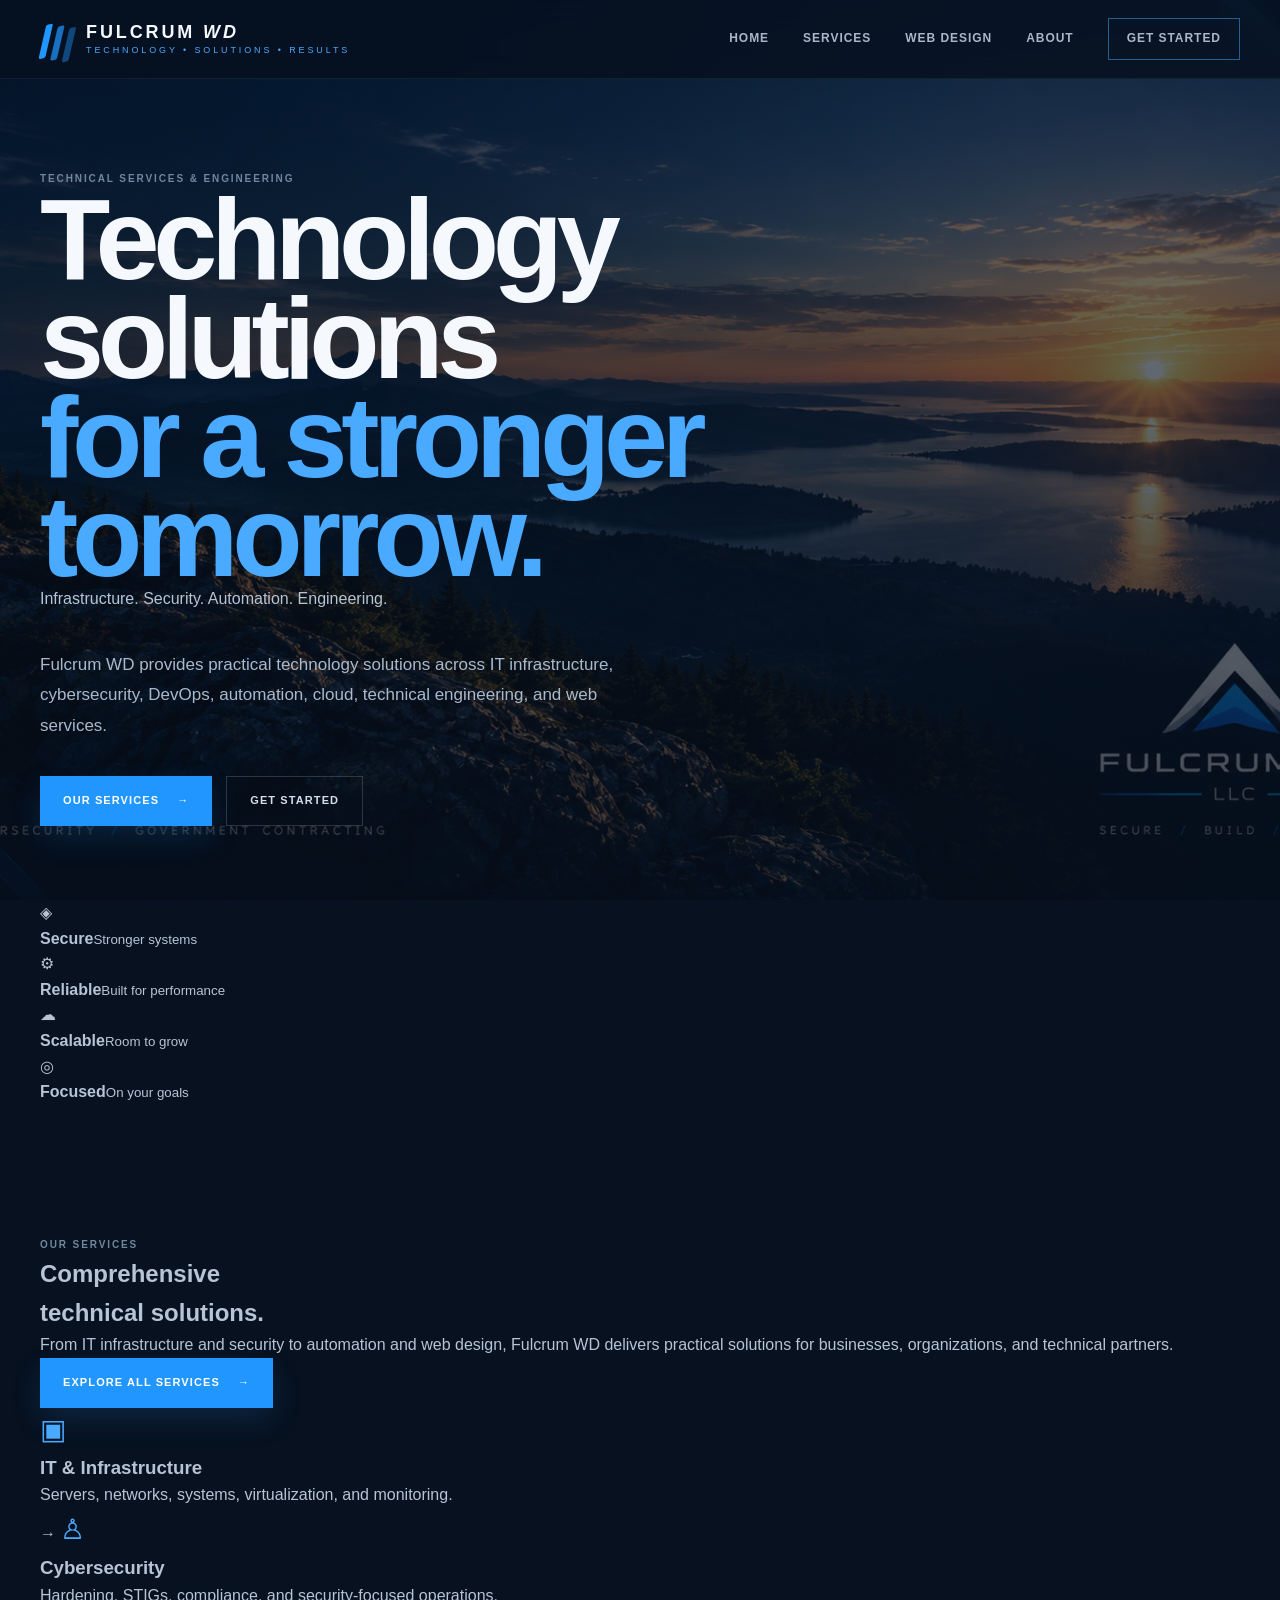
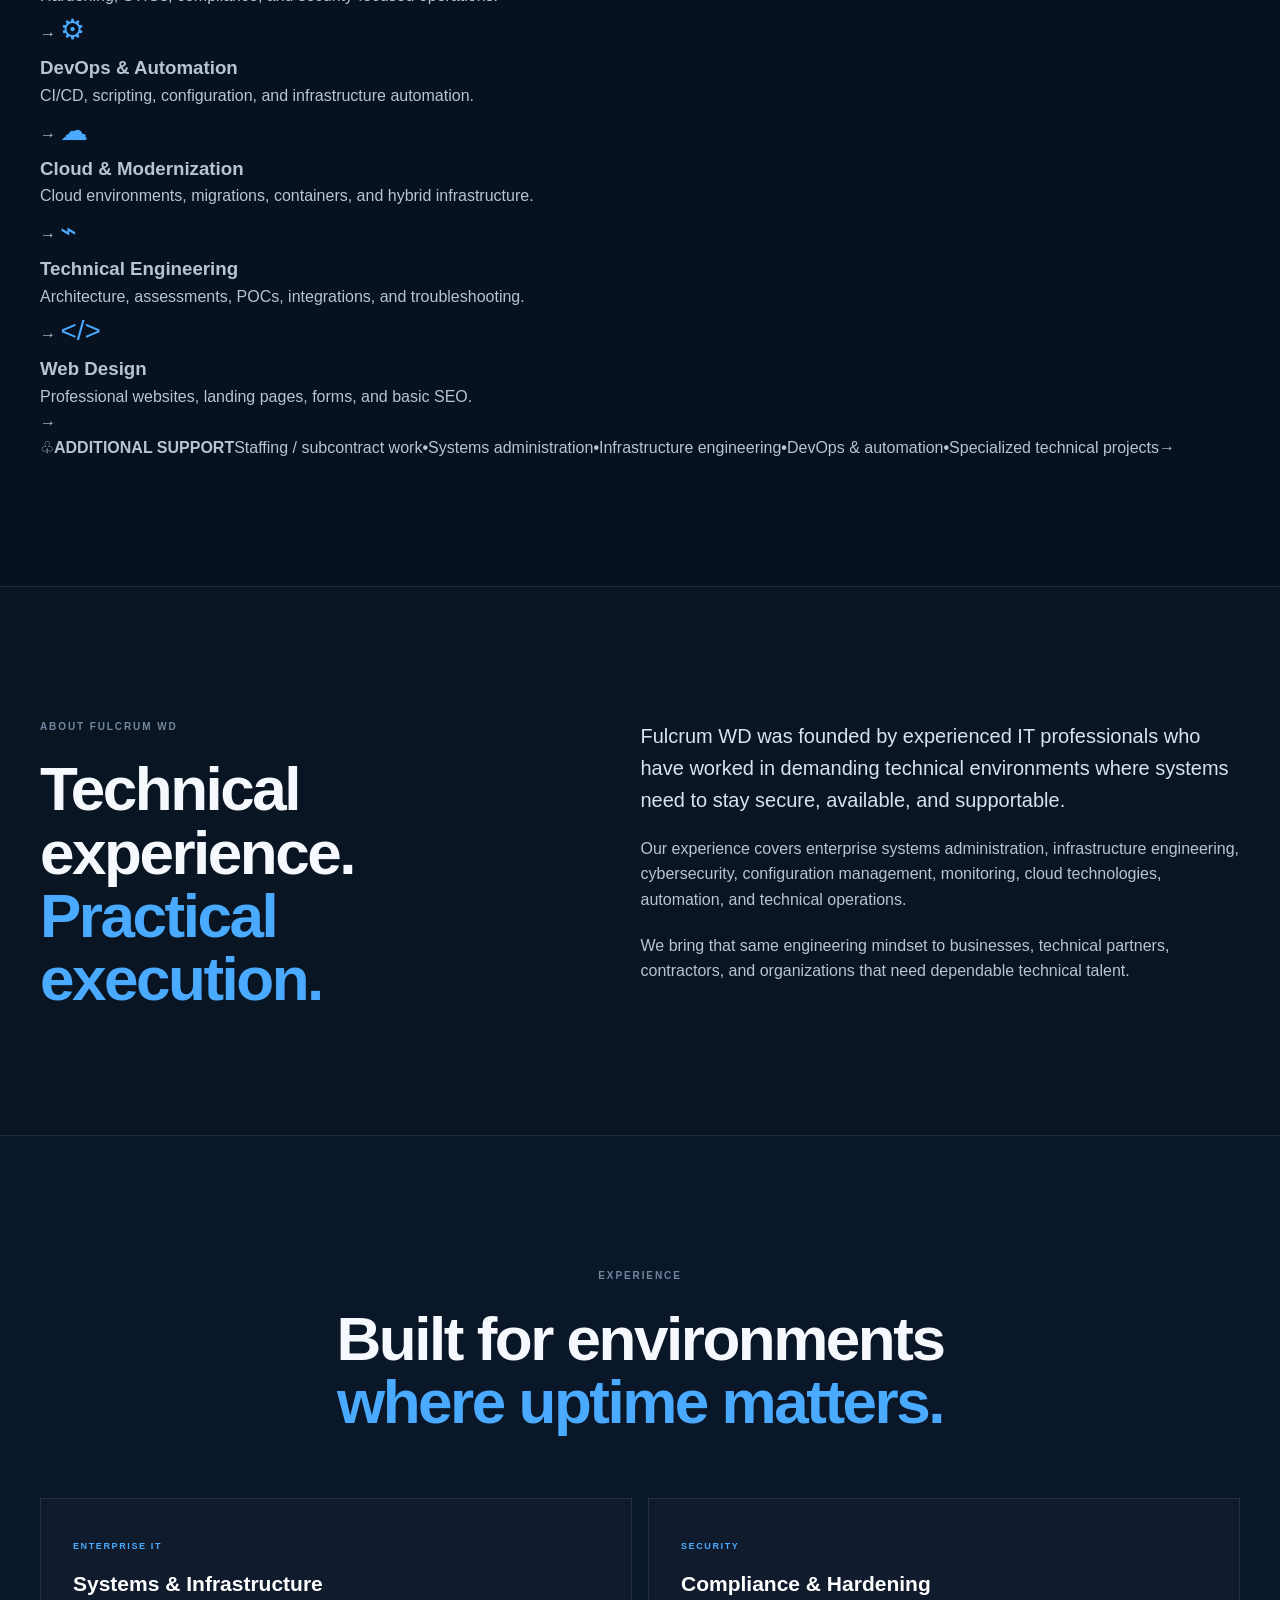
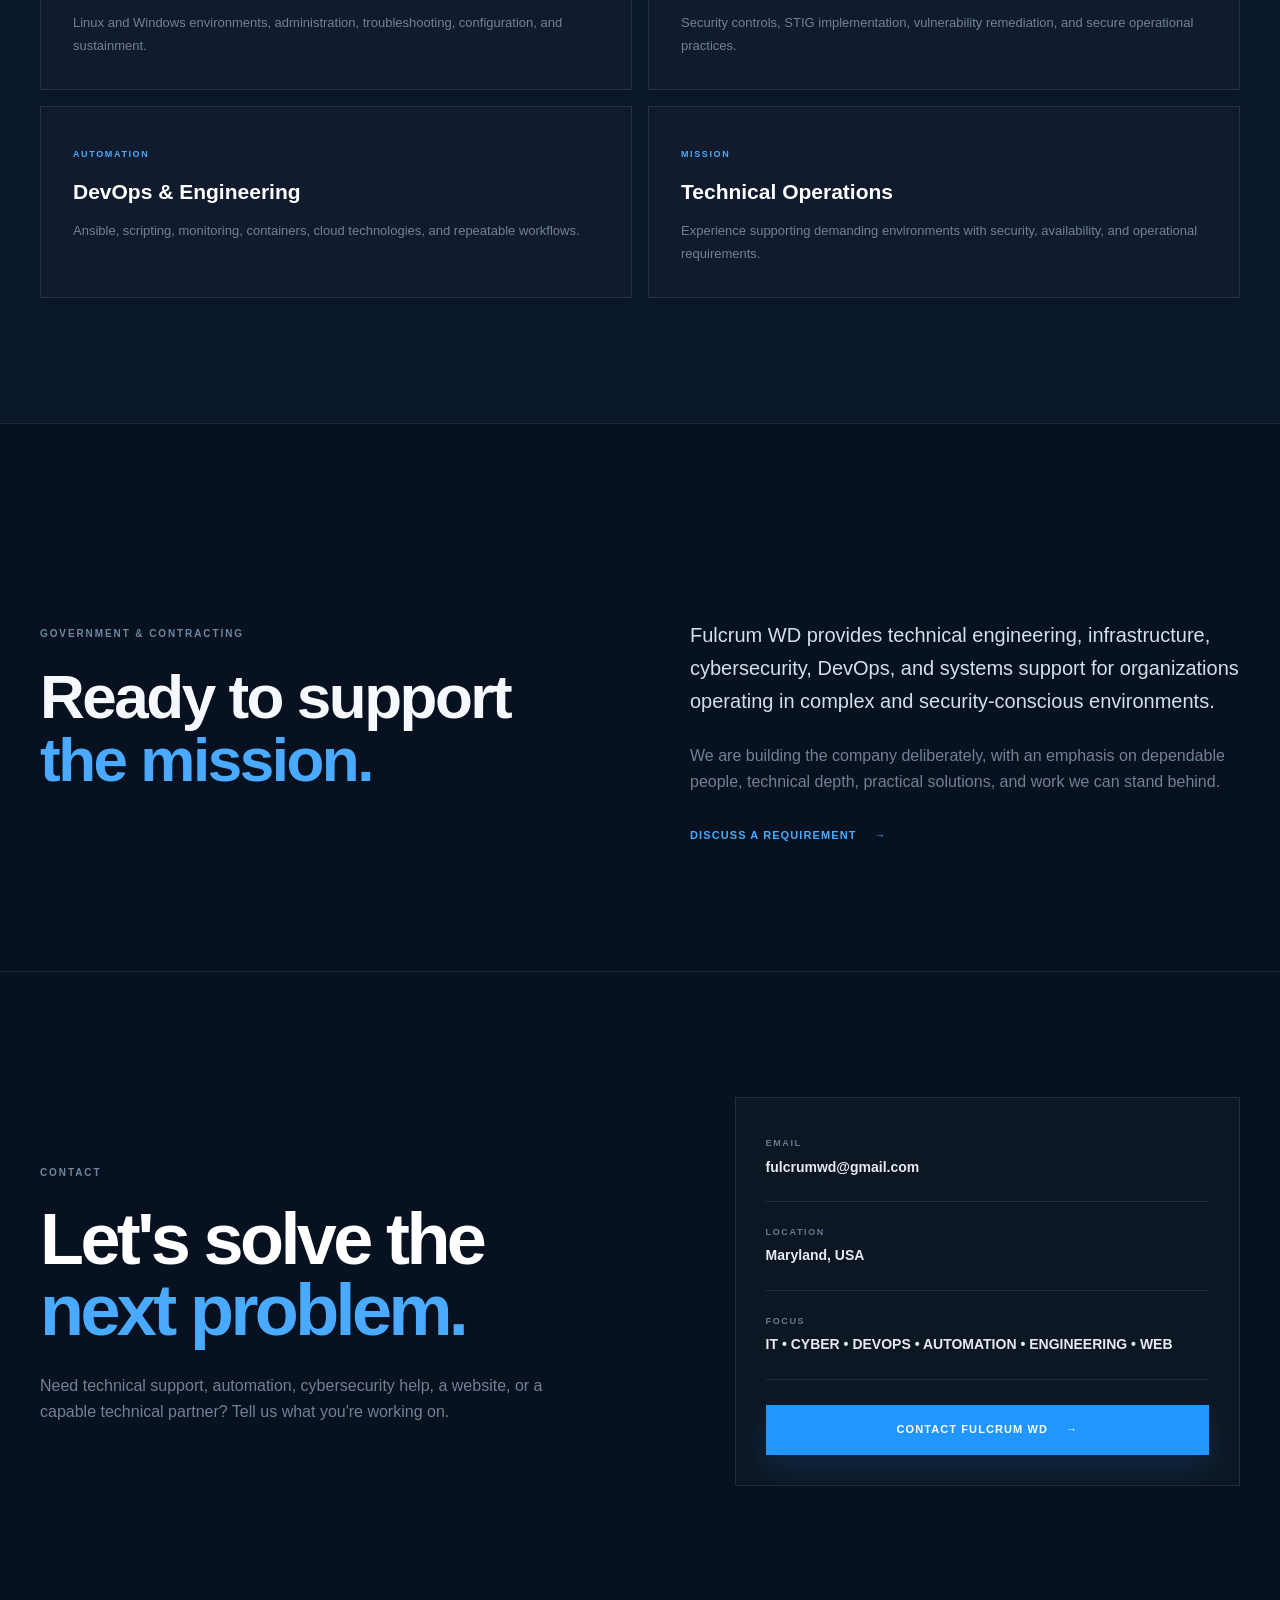
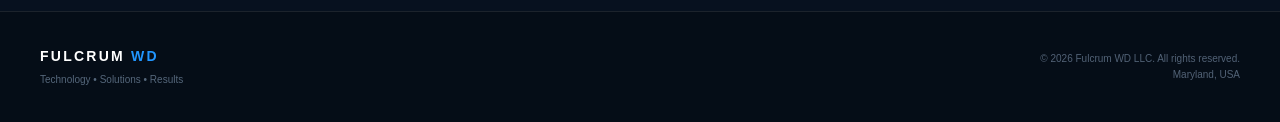
==== commit f731d370: "Redesign homepage around technical services and engineering" ====
--- a/index.html
+++ b/index.html
@@ -3,237 +3,140 @@
 <head>
   <meta charset="UTF-8">
   <meta name="viewport" content="width=device-width, initial-scale=1.0">
-  <title>Fulcrum WD LLC | IT Infrastructure, Cybersecurity & Technical Consulting</title>
-  <meta name="description" content="Fulcrum WD LLC provides web design, IT infrastructure, cybersecurity, DevOps, automation, cloud, and technical consulting for small businesses, commercial organizations, and government partners.">
-  <meta name="theme-color" content="#07111f">
+  <title>Fulcrum WD LLC | Technical Services & Engineering</title>
+  <meta name="description" content="Fulcrum WD LLC provides IT infrastructure, cybersecurity, DevOps, automation, cloud, technical engineering, and web design services.">
+  <meta name="theme-color" content="#061326">
   <link rel="stylesheet" href="styles.css">
 </head>
 <body>
-  <header class="site-header">
-    <div class="container nav-container">
-      <a href="#home" class="logo" aria-label="Fulcrum WD home">
-        <span class="logo-mark"><span></span><span></span><span></span></span>
-        <span class="logo-text"><strong>FULCRUM</strong><small>WD LLC</small></span>
-      </a>
-      <button class="menu-toggle" aria-label="Open navigation"><span></span><span></span><span></span></button>
-      <nav class="nav-menu">
-        <a href="#about">About</a>
-        <a href="web-design.html">Web Design</a>
-        <a href="services.html">Services</a>
-        <a href="#experience">Experience</a>
-        <a href="#government">Government</a>
-        <a href="start.html" class="nav-cta">Get Started</a>
-      </nav>
+<header class="site-header">
+  <div class="container nav-container">
+    <a href="#home" class="logo" aria-label="Fulcrum WD home">
+      <span class="logo-mark"><span></span><span></span><span></span></span>
+      <span class="logo-text"><strong>FULCRUM <em>WD</em></strong><small>TECHNOLOGY • SOLUTIONS • RESULTS</small></span>
+    </a>
+    <button class="menu-toggle" aria-label="Open navigation"><span></span><span></span><span></span></button>
+    <nav class="nav-menu">
+      <a href="#home">Home</a>
+      <a href="services.html">Services</a>
+      <a href="web-design.html">Web Design</a>
+      <a href="#about">About</a>
+      <a href="start.html" class="nav-cta">Get Started</a>
+    </nav>
+  </div>
+</header>
+
+<main>
+<section id="home" class="hero">
+  <div class="hero-overlay"></div>
+  <div class="hero-network"></div>
+  <div class="container hero-content">
+    <span class="section-label hero-kicker">TECHNICAL SERVICES & ENGINEERING</span>
+    <h1>Technology solutions<br><span>for a stronger tomorrow.</span></h1>
+    <p class="hero-subtitle">Infrastructure. Security. Automation. Engineering.</p>
+    <p class="hero-text">Fulcrum WD provides practical technology solutions across IT infrastructure, cybersecurity, DevOps, automation, cloud, technical engineering, and web services.</p>
+    <div class="hero-buttons">
+      <a href="services.html" class="button button-primary">Our Services <span>→</span></a>
+      <a href="start.html" class="button button-secondary">Get Started</a>
     </div>
-  </header>
+  </div>
+</section>
 
-  <main>
-    <section id="home" class="hero">
-      <div class="hero-grid"></div>
-      <div class="container hero-content">
-        <div class="eyebrow"><span class="status-dot"></span>IT • CYBERSECURITY • DEVOPS • AUTOMATION • WEB DESIGN</div>
-        <h1>Secure.<br><span>Build.</span><br>Support.</h1>
-        <p class="hero-text">
-          Fulcrum WD LLC is a Maryland-based technical services company providing IT infrastructure, cybersecurity, DevOps, automation, web design, and technical engineering. We help organizations build, secure, automate, improve, and support the technology they depend on.
-        </p>
-        <div class="hero-buttons">
-          <a href="services.html" class="button button-primary">Explore Services <span>→</span></a>
-          <a href="start.html" class="button button-secondary">Tell Us What You Need</a>
-        </div>
-        <div class="hero-stats">
-          <div><strong>INFRA</strong><span>Linux & Windows</span></div>
-          <div><strong>CYBER</strong><span>Security & Compliance</span></div>
-          <div><strong>DEVOPS</strong><span>Automation & Cloud</span></div>
-          <div><strong>SUPPORT</strong><span>Technical Operations</span></div>
-        </div>
-      </div>
-      <div class="hero-decoration">
-        <div class="orb orb-one"></div><div class="orb orb-two"></div>
-        <div class="technical-grid"><div></div><div></div><div></div><div></div><div></div><div></div><div></div><div></div><div></div></div>
-      </div>
-    </section>
+<section class="trust-strip">
+  <div class="container trust-grid">
+    <div><span class="trust-icon">◈</span><div><strong>Secure</strong><small>Stronger systems</small></div></div>
+    <div><span class="trust-icon">⚙</span><div><strong>Reliable</strong><small>Built for performance</small></div></div>
+    <div><span class="trust-icon">☁</span><div><strong>Scalable</strong><small>Room to grow</small></div></div>
+    <div><span class="trust-icon">◎</span><div><strong>Focused</strong><small>On your goals</small></div></div>
+  </div>
+</section>
 
-    <section id="about" class="section about-section">
-      <div class="container two-column">
-        <div class="section-heading">
-          <span class="section-number">01</span>
-          <span class="section-label">ABOUT FULCRUM WD</span>
-          <h2>Technical experience.<br><span>Built for the real world.</span></h2>
-        </div>
-        <div class="about-copy">
-          <p class="large-copy">Fulcrum WD was founded by two experienced IT professionals who have worked together in demanding mission environments and understand what it takes to keep systems secure, available, and supportable.</p>
-          <p>Our experience covers enterprise systems administration, infrastructure engineering, cybersecurity, configuration management, monitoring, cloud technologies, automation, and technical operations.</p>
-          <p>We are building Fulcrum WD to bring that same practical engineering mindset to organizations that need dependable technical talent — from small and midsize businesses to technical partners, contractors, and mission-focused organizations.</p>
-          <div class="about-line"></div>
-          <div class="about-details">
-            <div><span>01</span><strong>HANDS-ON EXPERIENCE</strong><p>Built from years of operating real systems, not just advising from the sidelines.</p></div>
-            <div><span>02</span><strong>SECURITY MINDED</strong><p>Security, hardening, documentation, and disciplined configuration are part of the work.</p></div>
-            <div><span>03</span><strong>BUILT TO SUPPORT</strong><p>Solutions designed to be maintained, understood, and operated after deployment.</p></div>
-          </div>
-        </div>
-      </div>
-    </section>
+<section id="capabilities" class="section services-overview">
+  <div class="container services-overview-grid">
+    <div class="services-intro">
+      <span class="section-label">OUR SERVICES</span>
+      <h2>Comprehensive<br><span>technical solutions.</span></h2>
+      <p>From IT infrastructure and security to automation and web design, Fulcrum WD delivers practical solutions for businesses, organizations, and technical partners.</p>
+      <a href="services.html" class="button button-primary">Explore All Services <span>→</span></a>
+    </div>
+    <div class="service-cards">
+      <a href="services.html" class="service-card"><span class="card-icon">▣</span><h3>IT & Infrastructure</h3><p>Servers, networks, systems, virtualization, and monitoring.</p><span class="arrow">→</span></a>
+      <a href="services.html" class="service-card"><span class="card-icon">♙</span><h3>Cybersecurity</h3><p>Hardening, STIGs, compliance, and security-focused operations.</p><span class="arrow">→</span></a>
+      <a href="services.html" class="service-card"><span class="card-icon">⚙</span><h3>DevOps & Automation</h3><p>CI/CD, scripting, configuration, and infrastructure automation.</p><span class="arrow">→</span></a>
+      <a href="services.html" class="service-card"><span class="card-icon">☁</span><h3>Cloud & Modernization</h3><p>Cloud environments, migrations, containers, and hybrid infrastructure.</p><span class="arrow">→</span></a>
+      <a href="services.html" class="service-card"><span class="card-icon">⌁</span><h3>Technical Engineering</h3><p>Architecture, assessments, POCs, integrations, and troubleshooting.</p><span class="arrow">→</span></a>
+      <a href="web-design.html" class="service-card"><span class="card-icon">&lt;/&gt;</span><h3>Web Design</h3><p>Professional websites, landing pages, forms, and basic SEO.</p><span class="arrow">→</span></a>
+    </div>
+  </div>
+  <div class="container support-ribbon"><span class="support-icon">♧</span><strong>ADDITIONAL SUPPORT</strong><span>Staffing / subcontract work</span><b>•</b><span>Systems administration</span><b>•</b><span>Infrastructure engineering</span><b>•</b><span>DevOps & automation</span><b>•</b><span>Specialized technical projects</span><span class="arrow">→</span></div>
+</section>
 
-    <section id="web-design" class="section website-section">
-      <div class="container">
-        <div class="section-heading centered">
-          <span class="section-number">02</span>
-          <span class="section-label">SMALL BUSINESS WEB DESIGN</span>
-          <h2>A professional website<br><span>without the agency price.</span></h2>
-          <p>Clean, modern websites for small businesses that need a strong online presence without unnecessary complexity.</p>
-        </div>
-        <div class="website-layout">
-          <div class="website-copy">
-            <p class="large-copy">Need a website that simply works? We build straightforward, mobile-friendly sites that make it easy for customers to understand what you do and get in touch.</p>
-            <p>We offer flexible website packages based on what your business actually needs. Simple sites can start around $299, while larger or more customized projects are quoted based on scope.</p>
-            <a href="web-design.html" class="text-link">Explore web design <span>→</span></a>
-          </div>
-          <div class="website-package">
-            <div class="package-top">
-              <span>SMALL BUSINESS WEBSITE</span>
-              <strong>Starting at $299</strong>
-            </div>
-            <div class="package-divider"></div>
-            <ul>
-              <li>3–5 professionally designed pages</li>
-              <li>Mobile-friendly responsive layout</li>
-              <li>Contact form and clear calls to action</li>
-              <li>Basic search-engine setup</li>
-              <li>Social media and business links</li>
-              <li>Domain and launch assistance</li>
-            </ul>
-            <p class="package-note">Most polished 3–5 page business sites typically fall around $399–$499. Additional pages, booking, e-commerce, ongoing updates, copywriting, and custom functionality are quoted separately based on scope.</p>
-          </div>
-        </div>
-      </div>
-    </section>
+<section id="about" class="section about-section">
+  <div class="container two-column">
+    <div class="section-heading">
+      <span class="section-label">ABOUT FULCRUM WD</span>
+      <h2>Technical experience.<br><span>Practical execution.</span></h2>
+    </div>
+    <div class="about-copy">
+      <p class="large-copy">Fulcrum WD was founded by experienced IT professionals who have worked in demanding technical environments where systems need to stay secure, available, and supportable.</p>
+      <p>Our experience covers enterprise systems administration, infrastructure engineering, cybersecurity, configuration management, monitoring, cloud technologies, automation, and technical operations.</p>
+      <p>We bring that same engineering mindset to businesses, technical partners, contractors, and organizations that need dependable technical talent.</p>
+    </div>
+  </div>
+</section>
 
-    <section class="section mission-section">
-      <div class="container">
-        <div class="section-heading centered">
-          <span class="section-number">02</span>
-          <span class="section-label">MISSION & ENGINEERING</span>
-          <h2>Technical depth.<br><span>Practical execution.</span></h2>
-          <p>Fulcrum WD brings systems, infrastructure, cybersecurity, automation, and engineering experience to complex technology environments.</p>
-        </div>
-        <div class="mission-cards">
-          <article><span>01</span><h3>Secure Infrastructure</h3><p>Systems and infrastructure designed around reliability, security, maintainability, and operational visibility.</p></article>
-          <article><span>02</span><h3>Engineering & Automation</h3><p>Automation and engineering practices that reduce manual effort, improve consistency, and make complex environments easier to operate.</p></article>
-          <article><span>03</span><h3>Mission Support</h3><p>Technical support for organizations where availability, security, and disciplined operations matter.</p></article>
-        </div>
-        <div class="mission-statement"><strong>Built to operate.</strong><span>Designed for the environments that depend on it.</span></div>
-      </div>
-    </section>
+<section id="experience" class="section experience-section">
+  <div class="container">
+    <div class="section-heading centered">
+      <span class="section-label">EXPERIENCE</span>
+      <h2>Built for environments<br><span>where uptime matters.</span></h2>
+    </div>
+    <div class="experience-grid">
+      <div class="experience-panel"><span>ENTERPRISE IT</span><strong>Systems & Infrastructure</strong><p>Linux and Windows environments, administration, troubleshooting, configuration, and sustainment.</p></div>
+      <div class="experience-panel"><span>SECURITY</span><strong>Compliance & Hardening</strong><p>Security controls, STIG implementation, vulnerability remediation, and secure operational practices.</p></div>
+      <div class="experience-panel"><span>AUTOMATION</span><strong>DevOps & Engineering</strong><p>Ansible, scripting, monitoring, containers, cloud technologies, and repeatable workflows.</p></div>
+      <div class="experience-panel"><span>MISSION</span><strong>Technical Operations</strong><p>Experience supporting demanding environments with security, availability, and operational requirements.</p></div>
+    </div>
+  </div>
+</section>
 
-    <section id="capabilities" class="section capabilities-section">
-      <div class="container">
-        <div class="section-heading centered">
-          <span class="section-number">02</span>
-          <span class="section-label">SERVICES & CAPABILITIES</span>
-          <h2>Deep technical capability.<br><span>Practical execution.</span></h2>
-          <p>Fulcrum WD combines systems, security, automation, and infrastructure skills to solve problems across the technology stack.</p>
-        </div>
-        <div class="capability-grid">
-          <article class="capability-card"><div class="card-number">01</div><div class="card-icon">⌘</div><h3>Systems Administration</h3><p>Enterprise Linux and Windows administration, lifecycle management, troubleshooting, configuration, documentation, and operational support.</p><div class="card-tags"><span>RHEL</span><span>Linux</span><span>Windows</span></div></article>
-          <article class="capability-card featured"><div class="card-number">02</div><div class="card-icon">◈</div><h3>Cybersecurity & Hardening</h3><p>STIG implementation, vulnerability remediation, secure configuration, compliance support, RMF documentation, and security-conscious operations.</p><div class="card-tags"><span>STIG</span><span>RMF</span><span>NIST</span></div></article>
-          <article class="capability-card"><div class="card-number">03</div><div class="card-icon">⌬</div><h3>DevOps & Automation</h3><p>Configuration management, deployment workflows, infrastructure automation, scripting, and repeatable processes that reduce manual effort.</p><div class="card-tags"><span>Ansible</span><span>Salt</span><span>Python</span></div></article>
-          <article class="capability-card"><div class="card-number">04</div><div class="card-icon">◎</div><h3>Infrastructure & Monitoring</h3><p>Infrastructure visibility, network monitoring, service health, performance analysis, inventory, and operational awareness across complex environments.</p><div class="card-tags"><span>NetBox</span><span>LibreNMS</span><span>Operations</span></div></article>
-          <article class="capability-card"><div class="card-number">05</div><div class="card-icon">◇</div><h3>Cloud & Containers</h3><p>Cloud infrastructure and container technologies supporting modern deployments, development workflows, and scalable technical operations.</p><div class="card-tags"><span>AWS</span><span>Docker</span><span>Cloud</span></div></article>
-          <article class="capability-card"><div class="card-number">06</div><div class="card-icon">△</div><h3>Technical Engineering</h3><p>Design, deployment, modernization, troubleshooting, and sustainment of infrastructure supporting demanding technical environments.</p><div class="card-tags"><span>Engineering</span><span>Integration</span><span>Support</span></div></article>
-        </div>
-      </div>
-    </section>
+<section id="government" class="section government-section">
+  <div class="container government-layout">
+    <div class="section-heading">
+      <span class="section-label">GOVERNMENT & CONTRACTING</span>
+      <h2>Ready to support<br><span>the mission.</span></h2>
+    </div>
+    <div class="government-intro">
+      <p class="large-copy">Fulcrum WD provides technical engineering, infrastructure, cybersecurity, DevOps, and systems support for organizations operating in complex and security-conscious environments.</p>
+      <p>We are building the company deliberately, with an emphasis on dependable people, technical depth, practical solutions, and work we can stand behind.</p>
+      <a href="start.html" class="text-link">Discuss a requirement <span>→</span></a>
+    </div>
+  </div>
+</section>
 
-    <section id="services" class="section services-section">
-      <div class="container">
-        <div class="section-heading centered">
-          <span class="section-number">03</span>
-          <span class="section-label">COMMERCIAL IT</span>
-          <h2>Technology support<br><span>without the enterprise headache.</span></h2>
-          <p>Practical IT support for organizations that need their systems secure, reliable, and easier to operate.</p>
-        </div>
-        <div class="service-grid">
-          <article><span>01</span><h3>Infrastructure & Systems</h3><p>Server administration, Linux and Windows systems, troubleshooting, monitoring, maintenance, and technical documentation.</p></article>
-          <article><span>02</span><h3>Cybersecurity</h3><p>Security-minded configuration, hardening, vulnerability remediation, access controls, and practical security improvements.</p></article>
-          <article><span>03</span><h3>Automation & DevOps</h3><p>Automation, scripting, configuration management, deployment workflows, and repeatable processes that reduce manual work.</p></article>
-          <article><span>04</span><h3>Technical Projects</h3><p>Infrastructure improvements, migrations, modernization, integrations, and technical problem-solving from planning through implementation.</p></article>
-        </div>
-      </div>
-    </section>
+<section id="contact" class="section contact-section">
+  <div class="container contact-grid">
+    <div class="contact-heading">
+      <span class="section-label">CONTACT</span>
+      <h2>Let's solve the<br><span>next problem.</span></h2>
+      <p>Need technical support, automation, cybersecurity help, a website, or a capable technical partner? Tell us what you're working on.</p>
+    </div>
+    <div class="contact-card">
+      <div class="contact-row"><span>EMAIL</span><a href="mailto:fulcrumwd@gmail.com">fulcrumwd@gmail.com</a></div>
+      <div class="contact-row"><span>LOCATION</span><strong>Maryland, USA</strong></div>
+      <div class="contact-row"><span>FOCUS</span><strong>IT • CYBER • DEVOPS • AUTOMATION • ENGINEERING • WEB</strong></div>
+      <a href="mailto:fulcrumwd@gmail.com" class="button button-primary full-button">Contact Fulcrum WD <span>→</span></a>
+    </div>
+  </div>
+</section>
+</main>
 
-    <section id="experience" class="section experience-section">
-      <div class="container">
-        <div class="section-heading centered">
-          <span class="section-number">04</span>
-          <span class="section-label">EXPERIENCE</span>
-          <h2>Built from environments<br><span>where uptime matters.</span></h2>
-          <p>Our founders bring experience supporting large, security-sensitive environments where systems have to work, changes have to be controlled, and problems have to be solved.</p>
-        </div>
-        <div class="experience-grid">
-          <div class="experience-panel"><span>ENTERPRISE IT</span><strong>Systems & Infrastructure</strong><p>Large-scale Linux and Windows environments, system administration, troubleshooting, configuration, and sustainment.</p></div>
-          <div class="experience-panel"><span>SECURITY</span><strong>Compliance & Hardening</strong><p>STIGs, security controls, RMF processes, vulnerability remediation, and secure operational practices.</p></div>
-          <div class="experience-panel"><span>AUTOMATION</span><strong>DevOps & Engineering</strong><p>Ansible, Salt, Bash, Python, monitoring, containers, cloud technologies, and repeatable operational workflows.</p></div>
-          <div class="experience-panel"><span>MISSION</span><strong>Government Operations</strong><p>Experience working in demanding government mission environments with security and availability requirements.</p></div>
-        </div>
-      </div>
-    </section>
-
-    <section id="government" class="section government-section">
-      <div class="government-background"></div>
-      <div class="container government-content">
-        <div class="section-heading">
-          <span class="section-number">05</span>
-          <span class="section-label">GOVERNMENT & CONTRACTING</span>
-          <h2>Ready to support<br><span>the mission.</span></h2>
-        </div>
-        <div class="government-layout">
-          <div class="government-intro">
-            <p class="large-copy">Fulcrum WD provides technical engineering, infrastructure, cybersecurity, DevOps, and systems support for organizations operating in complex and security-conscious environments.</p>
-            <p>Our team brings hands-on experience supporting demanding technical environments. We are building the company deliberately, with an emphasis on dependable people, technical depth, practical solutions, and work we can stand behind.</p>
-            <a href="#contact" class="text-link">Discuss a requirement <span>→</span></a>
-          </div>
-          <div class="mission-list">
-            <div class="mission-item"><span class="mission-icon">01</span><div><strong>TECHNICAL STAFFING</strong><p>Experienced systems, infrastructure, DevOps, and cybersecurity professionals.</p></div></div>
-            <div class="mission-item"><span class="mission-icon">02</span><div><strong>SUBCONTRACT SUPPORT</strong><p>Technical capability for primes and organizations expanding their delivery teams.</p></div></div>
-            <div class="mission-item"><span class="mission-icon">03</span><div><strong>SECURE OPERATIONS</strong><p>Security-minded administration, engineering, hardening, and sustainment.</p></div></div>
-            <div class="mission-item"><span class="mission-icon">04</span><div><strong>COMMERCIAL IT</strong><p>Practical infrastructure and technical support for organizations outside the federal space.</p></div></div>
-          </div>
-        </div>
-      </div>
-    </section>
-
-    <section class="section approach-section">
-      <div class="container">
-        <div class="approach-banner">
-          <div><span class="section-label">THE FULCRUM APPROACH</span><h2>Find the pressure point.<br><span>Move the mission forward.</span></h2></div>
-          <div class="experience-copy"><p>Good engineering starts with understanding the environment. We identify the actual constraint, solve the right problem, and build solutions that people can operate after we're gone.</p></div>
-        </div>
-      </div>
-    </section>
-
-    <section id="contact" class="section contact-section">
-      <div class="container contact-grid">
-        <div class="contact-heading">
-          <span class="section-number">06</span><span class="section-label">CONTACT</span>
-          <h2>Let's solve the<br><span>next problem.</span></h2>
-          <p>Need a website, technical support, automation, cybersecurity help, or a capable technical partner? Tell us what you’re working on.</p>
-        </div>
-        <div class="contact-card">
-          <div class="contact-row"><span>EMAIL</span><a href="mailto:fulcrumwd@gmail.com">fulcrumwd@gmail.com</a></div>
-          <div class="contact-row"><span>LOCATION</span><strong>Maryland, USA</strong></div>
-          <div class="contact-row"><span>FOCUS</span><strong>IT • CYBER • DEVOPS • AUTOMATION • WEB</strong></div>
-          <a href="mailto:fulcrumwd@gmail.com" class="button button-primary full-button">Contact Fulcrum WD <span>→</span></a>
-        </div>
-      </div>
-    </section>
-  </main>
-
-  <footer class="site-footer">
-    <div class="container footer-content">
-      <div class="footer-brand"><div class="footer-logo">FULCRUM <span>WD</span></div><p>IT Infrastructure • Cybersecurity • DevOps • Mission Support</p></div>
-      <div class="footer-right"><p>© 2026 Fulcrum WD LLC. All rights reserved.</p><p>Maryland, USA</p></div>
-    </div>
-  </footer>
-  <script src="script.js"></script>
+<footer class="site-footer">
+  <div class="container footer-content">
+    <div class="footer-brand"><div class="footer-logo">FULCRUM <span>WD</span></div><p>Technology • Solutions • Results</p></div>
+    <div class="footer-right"><p>© 2026 Fulcrum WD LLC. All rights reserved.</p><p>Maryland, USA</p></div>
+  </div>
+</footer>
+<script src="script.js?v=4"></script>
 </body>
 </html>
--- a/styles.css
+++ b/styles.css
@@ -127,3 +127,48 @@
 .intake-card input:focus,.intake-card select:focus,.intake-card textarea:focus{border-color:rgba(73,170,255,.55)}
 @media(max-width:900px){.service-page-grid,.web-page-grid,.intake-grid{grid-template-columns:1fr;gap:45px}.cta-box{flex-direction:column;align-items:flex-start}}
 @media(max-width:620px){.inner-hero{padding-top:145px}.inner-hero h1{font-size:54px}.inner-hero p{font-size:15px}.service-page-grid article{min-height:0;padding:30px}.cta-box{padding:35px 25px}.intake-grid h2{font-size:38px}}
+
+
+/* =========================
+   INNER PAGE TECHNICAL BACKGROUND
+========================= */
+body:has(.inner-hero) {
+  background:
+    linear-gradient(rgba(4,12,23,.88), rgba(4,12,23,.94)),
+    url("https://images.unsplash.com/photo-1558494949-ef010cbdcc31?auto=format&fit=crop&w=1800&q=80") center / cover fixed no-repeat;
+}
+
+body:has(.inner-hero)::before {
+  content:"";
+  position:fixed;
+  inset:0;
+  pointer-events:none;
+  z-index:-1;
+  opacity:.12;
+  background-image:
+    linear-gradient(rgba(74,156,230,.18) 1px,transparent 1px),
+    linear-gradient(90deg,rgba(74,156,230,.18) 1px,transparent 1px);
+  background-size:80px 80px;
+  mask-image:linear-gradient(to bottom,transparent,black 18%,black 82%,transparent);
+}
+
+.inner-hero {
+  position:relative;
+  overflow:hidden;
+  background:
+    radial-gradient(circle at 82% 45%,rgba(33,150,255,.12),transparent 30%),
+    linear-gradient(135deg,rgba(9,21,35,.96),rgba(7,17,31,.94));
+}
+
+.inner-hero::after {
+  content:"";
+  position:absolute;
+  width:460px;
+  height:460px;
+  right:-140px;
+  top:40px;
+  border:1px solid rgba(73,170,255,.12);
+  border-radius:50%;
+  box-shadow:inset 0 0 100px rgba(33,150,255,.04);
+  pointer-events:none;
+}
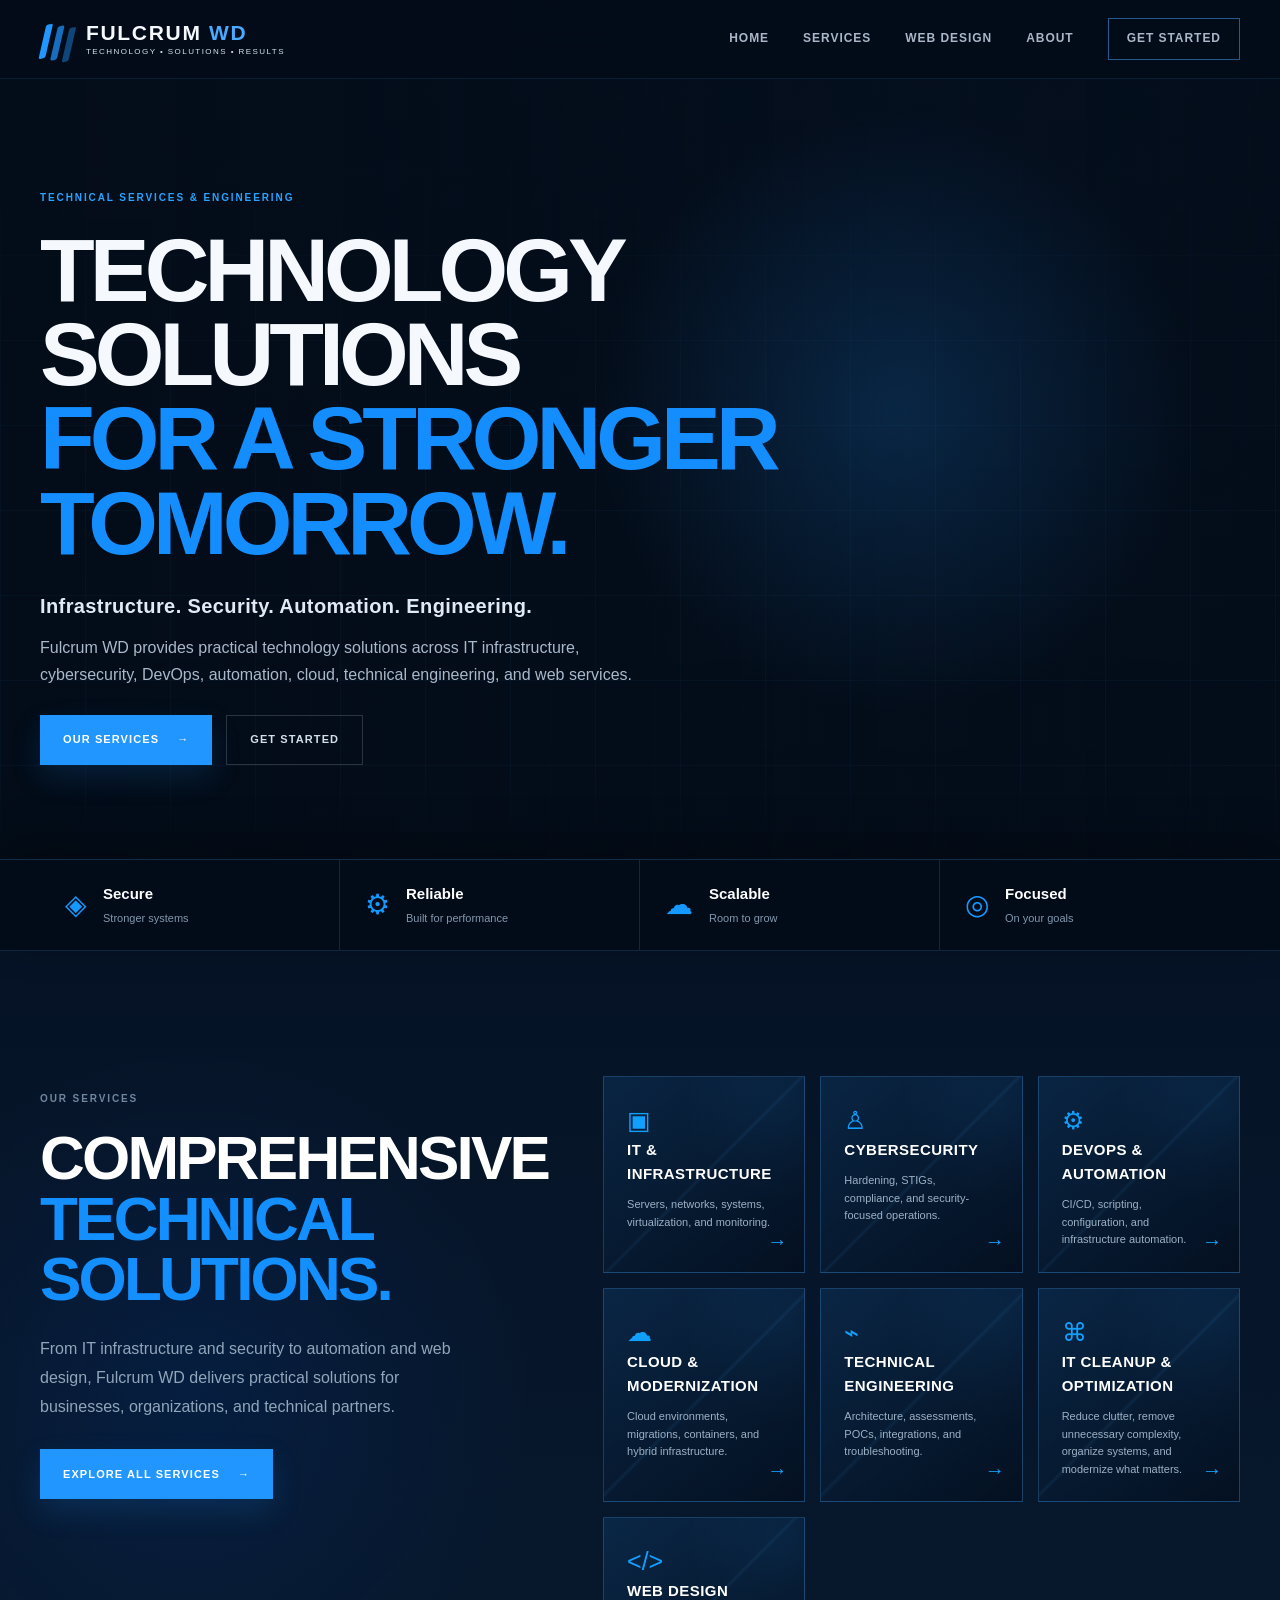
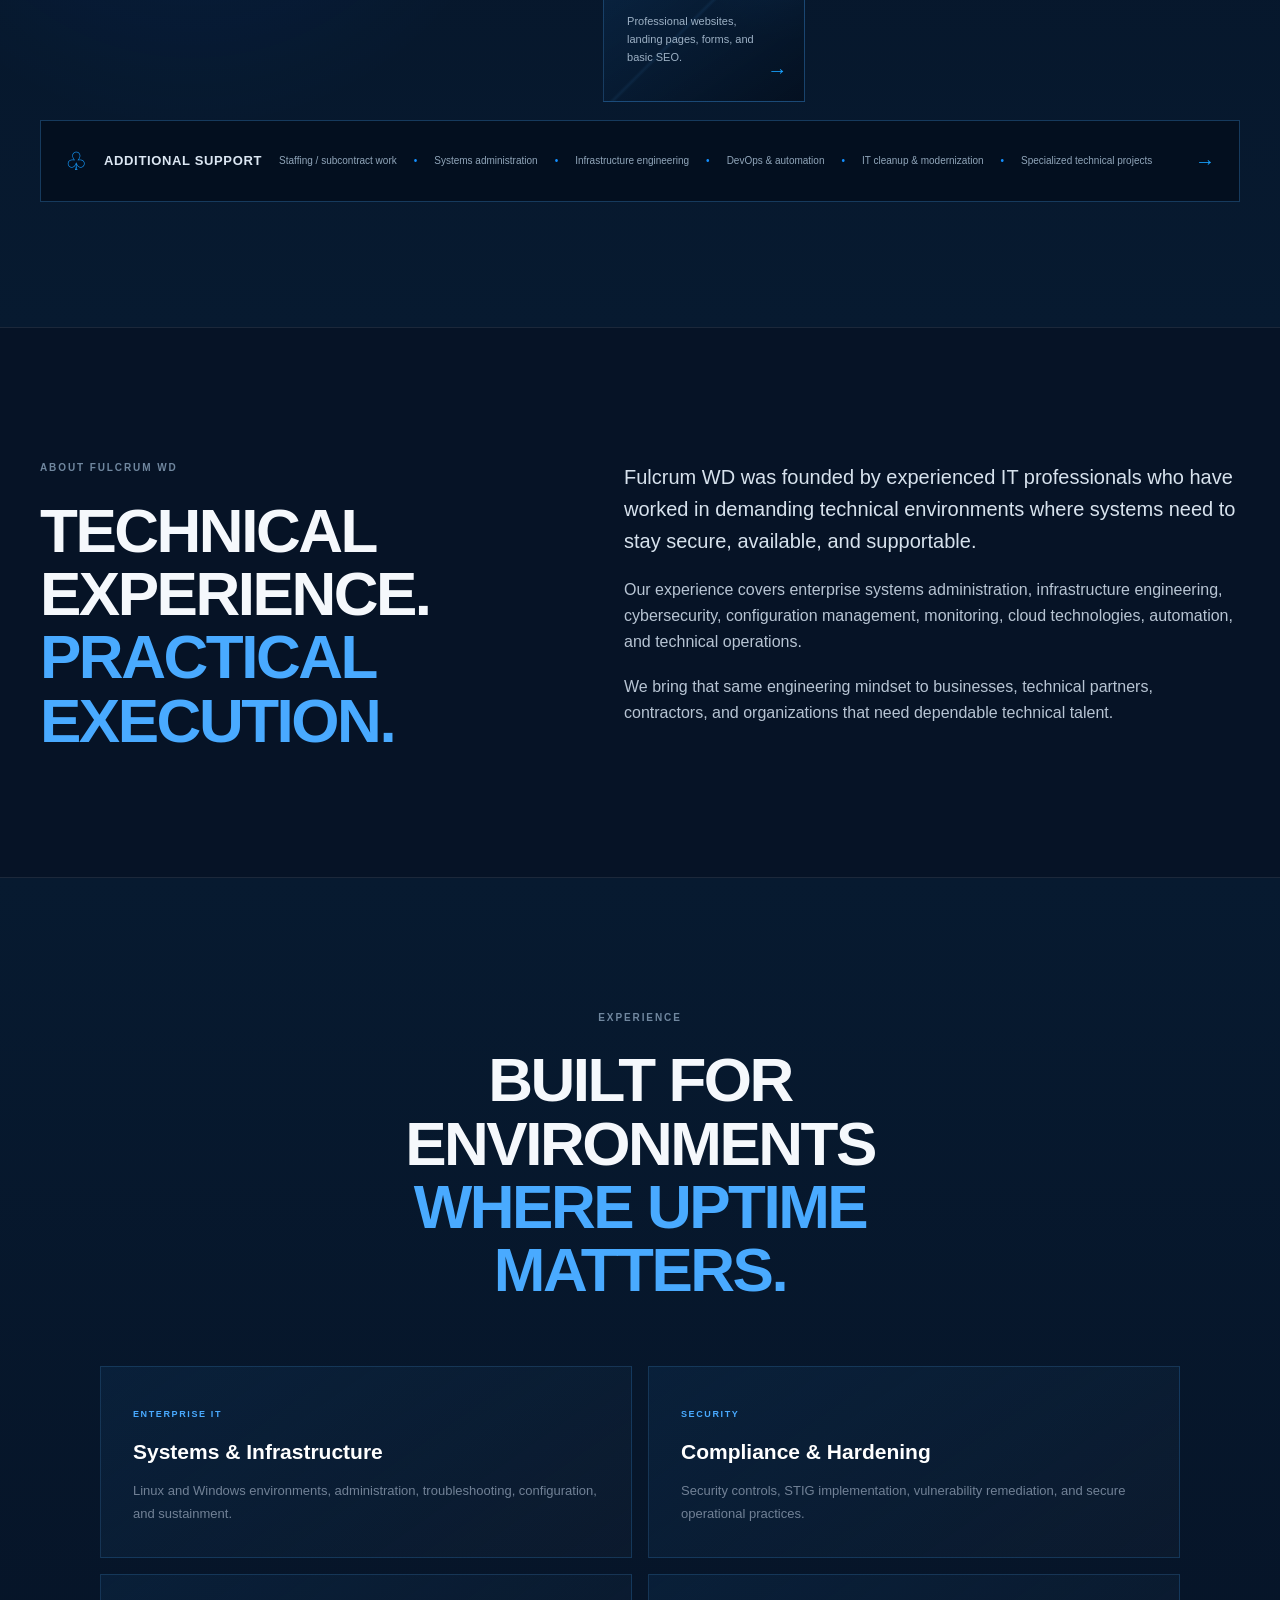
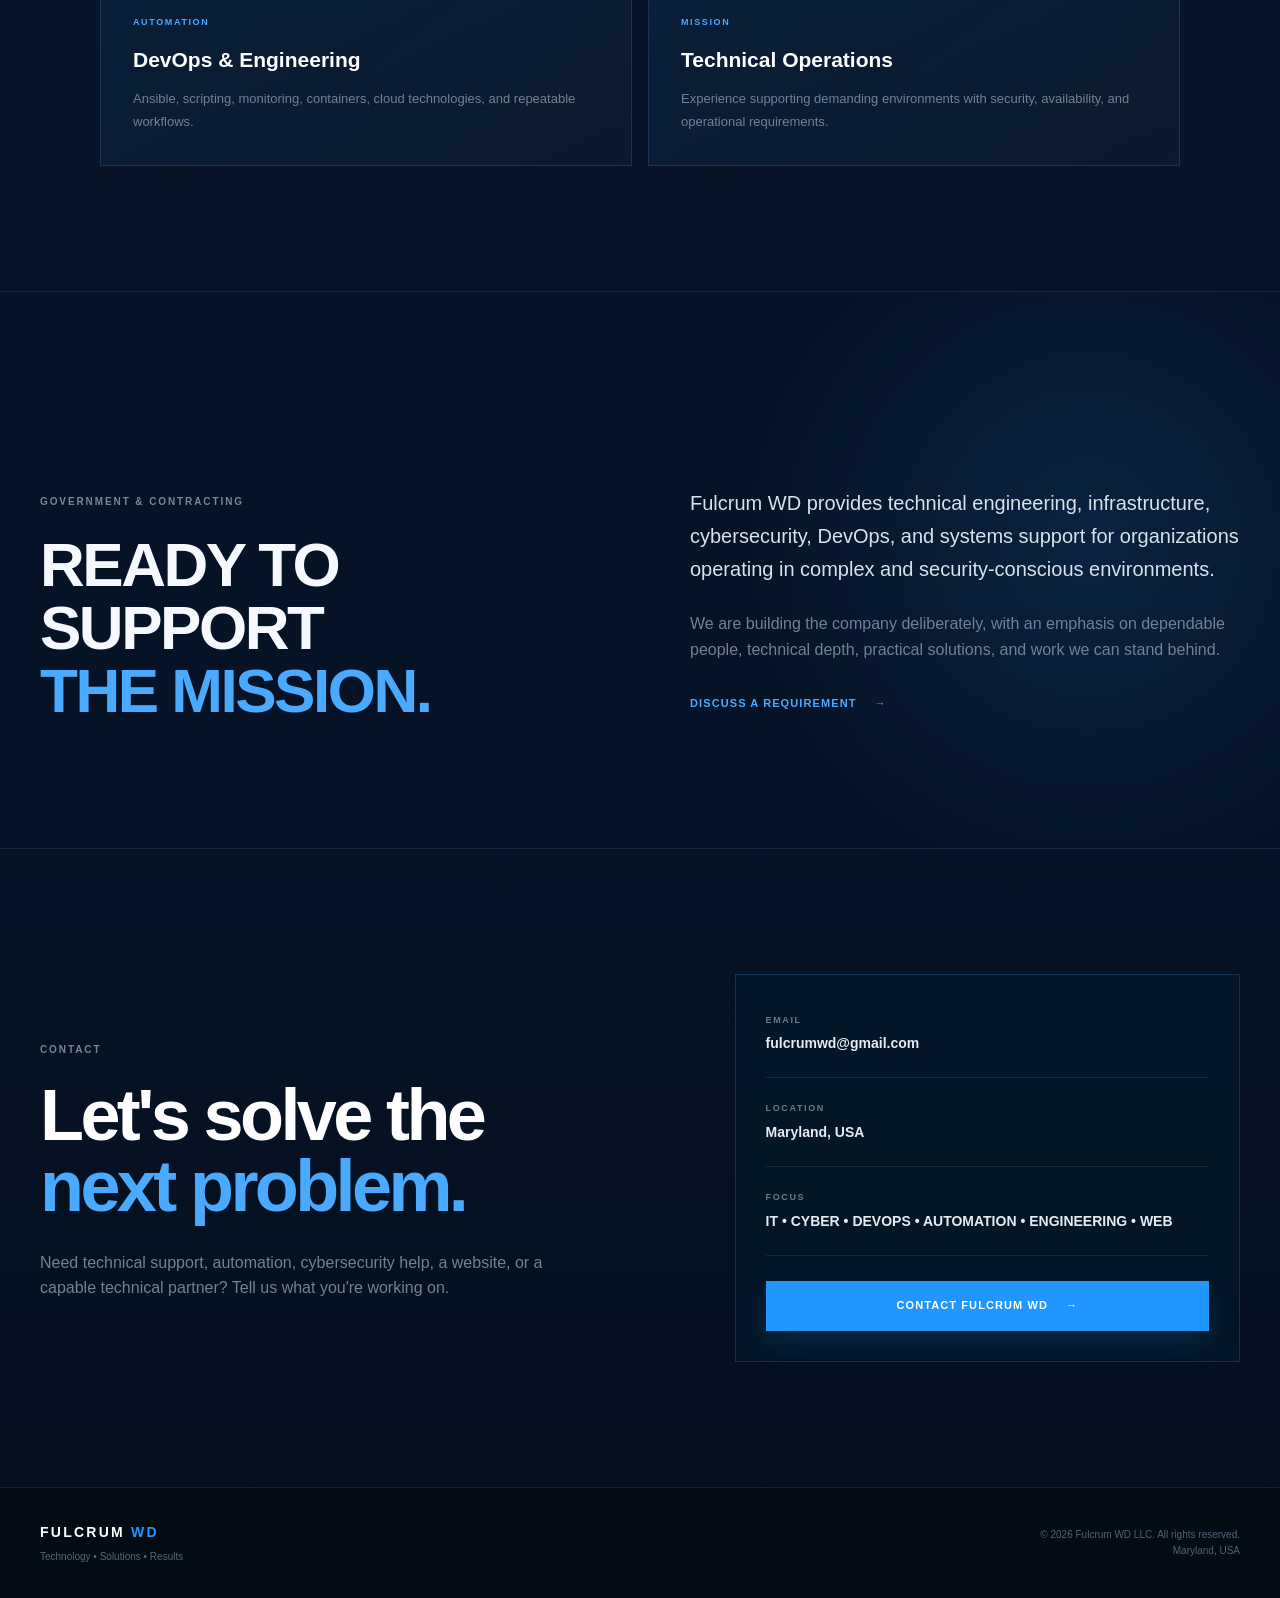
==== commit 50432080: "Add IT cleanup and optimization to service overview" ====
--- a/index.html
+++ b/index.html
@@ -65,10 +65,11 @@
       <a href="services.html" class="service-card"><span class="card-icon">⚙</span><h3>DevOps & Automation</h3><p>CI/CD, scripting, configuration, and infrastructure automation.</p><span class="arrow">→</span></a>
       <a href="services.html" class="service-card"><span class="card-icon">☁</span><h3>Cloud & Modernization</h3><p>Cloud environments, migrations, containers, and hybrid infrastructure.</p><span class="arrow">→</span></a>
       <a href="services.html" class="service-card"><span class="card-icon">⌁</span><h3>Technical Engineering</h3><p>Architecture, assessments, POCs, integrations, and troubleshooting.</p><span class="arrow">→</span></a>
+      <a href="services.html" class="service-card"><span class="card-icon">⌘</span><h3>IT Cleanup & Optimization</h3><p>Reduce clutter, remove unnecessary complexity, organize systems, and modernize what matters.</p><span class="arrow">→</span></a>
       <a href="web-design.html" class="service-card"><span class="card-icon">&lt;/&gt;</span><h3>Web Design</h3><p>Professional websites, landing pages, forms, and basic SEO.</p><span class="arrow">→</span></a>
     </div>
   </div>
-  <div class="container support-ribbon"><span class="support-icon">♧</span><strong>ADDITIONAL SUPPORT</strong><span>Staffing / subcontract work</span><b>•</b><span>Systems administration</span><b>•</b><span>Infrastructure engineering</span><b>•</b><span>DevOps & automation</span><b>•</b><span>Specialized technical projects</span><span class="arrow">→</span></div>
+  <div class="container support-ribbon"><span class="support-icon">♧</span><strong>ADDITIONAL SUPPORT</strong><span>Staffing / subcontract work</span><b>•</b><span>Systems administration</span><b>•</b><span>Infrastructure engineering</span><b>•</b><span>DevOps & automation</span><b>•</b><span>IT cleanup & modernization</span><b>•</b><span>Specialized technical projects</span><span class="arrow">→</span></div>
 </section>
 
 <section id="about" class="section about-section">
--- a/styles.css
+++ b/styles.css
@@ -172,3 +172,184 @@
   box-shadow:inset 0 0 100px rgba(33,150,255,.04);
   pointer-events:none;
 }
+
+/* =========================================================
+   FULCRUM WD — CINEMATIC TECH REDESIGN
+========================================================= */
+body{
+  background:#061326;
+}
+.site-header{
+  background:rgba(3,12,24,.78);
+  backdrop-filter:blur(18px);
+  border-bottom:1px solid rgba(73,170,255,.12);
+}
+.logo-text strong{font-size:21px;letter-spacing:.08em}
+.logo-text strong em{font-style:normal;color:var(--blue-bright)}
+.logo-text small{color:#d7e4f2;font-size:8px;letter-spacing:.18em}
+.hero{
+  min-height:650px;
+  padding:150px 0 95px;
+  align-items:flex-end;
+  background:
+    linear-gradient(90deg,rgba(3,12,24,.93) 0%,rgba(3,12,24,.74) 42%,rgba(3,12,24,.35) 72%,rgba(3,12,24,.68) 100%),
+    linear-gradient(180deg,rgba(3,12,24,.25),rgba(3,12,24,.9)),
+    url("https://images.unsplash.com/photo-1558494949-ef010cbdcc31?auto=format&fit=crop&w=2200&q=85") center/cover no-repeat;
+}
+.hero-overlay{
+  position:absolute;inset:0;
+  background:radial-gradient(circle at 70% 48%,rgba(33,150,255,.18),transparent 30%);
+}
+.hero-network{
+  position:absolute;inset:0;opacity:.24;
+  background-image:
+    linear-gradient(rgba(73,170,255,.16) 1px,transparent 1px),
+    linear-gradient(90deg,rgba(73,170,255,.16) 1px,transparent 1px);
+  background-size:85px 85px;
+  mask-image:linear-gradient(to bottom,transparent 15%,black 45%,black 90%,transparent);
+}
+.hero-content{padding-top:40px;max-width:1200px}
+.hero-kicker{color:#27a4ff;display:block;margin-bottom:22px}
+.hero h1{
+  max-width:900px;
+  font-size:clamp(54px,7vw,92px);
+  line-height:.94;
+  letter-spacing:-.055em;
+  text-transform:uppercase;
+}
+.hero h1 span{color:#148eff}
+.hero-subtitle{
+  color:#e1eaf4;
+  font-size:20px;
+  font-weight:600;
+  margin-top:25px;
+  letter-spacing:.02em;
+}
+.hero-text{max-width:620px;margin-top:12px;font-size:16px;line-height:1.7}
+.hero-buttons{margin-top:27px}
+.trust-strip{
+  position:relative;
+  z-index:5;
+  margin-top:-1px;
+  background:rgba(3,12,24,.92);
+  border-top:1px solid rgba(73,170,255,.22);
+  border-bottom:1px solid rgba(73,170,255,.16);
+  box-shadow:0 -15px 45px rgba(0,0,0,.28);
+}
+.trust-grid{display:grid;grid-template-columns:repeat(4,1fr)}
+.trust-grid>div{
+  min-height:90px;padding:18px 25px;display:flex;align-items:center;gap:16px;
+  border-right:1px solid rgba(73,170,255,.18)
+}
+.trust-grid>div:last-child{border-right:0}
+.trust-icon{font-size:28px;color:#1598ff}
+.trust-grid strong{display:block;color:#fff;font-size:15px}
+.trust-grid small{display:block;color:#8297ac;font-size:11px;margin-top:4px}
+.services-overview{
+  background:
+    radial-gradient(circle at 15% 45%,rgba(0,102,255,.1),transparent 28%),
+    linear-gradient(180deg,#061326,#071a30);
+}
+.services-overview-grid{display:grid;grid-template-columns:.78fr 1.45fr;gap:55px;align-items:start}
+.services-intro{padding-top:8px}
+.services-intro h2{
+  color:#fff;font-size:clamp(42px,5vw,62px);line-height:.98;letter-spacing:-.045em;
+  text-transform:uppercase;margin:18px 0 25px
+}
+.services-intro h2 span{color:#138fff}
+.services-intro p{color:#91a6ba;max-width:440px;line-height:1.8;margin-bottom:28px}
+.service-cards{display:grid;grid-template-columns:repeat(3,1fr);gap:15px}
+.service-card{
+  position:relative;min-height:185px;padding:23px;text-decoration:none;
+  border:1px solid rgba(73,170,255,.28);
+  background:
+    linear-gradient(145deg,rgba(18,80,140,.28),rgba(3,14,29,.76)),
+    radial-gradient(circle at 90% 15%,rgba(33,150,255,.12),transparent 40%);
+  overflow:hidden;transition:.25s;
+}
+.service-card::before{
+  content:"";position:absolute;inset:0;opacity:.16;pointer-events:none;
+  background-image:linear-gradient(135deg,transparent 49%,rgba(73,170,255,.5) 50%,transparent 51%);
+}
+.service-card:hover{transform:translateY(-4px);border-color:#169aff;box-shadow:0 15px 35px rgba(0,100,255,.12)}
+.card-icon{display:block;color:#12a0ff;font-size:25px;height:38px}
+.service-card h3{position:relative;color:#fff;text-transform:uppercase;font-size:15px;letter-spacing:.03em;margin-bottom:10px}
+.service-card p{position:relative;color:#9db1c5;font-size:11px;line-height:1.6;padding-right:10px}
+.service-card .arrow,.support-ribbon .arrow{position:absolute;right:17px;bottom:15px;color:#18a2ff;font-size:20px}
+.support-ribbon{
+  position:relative;margin-top:18px;padding:20px 24px;display:flex;align-items:center;gap:17px;
+  border:1px solid rgba(73,170,255,.28);background:rgba(2,12,25,.72);
+  color:#91a6ba;font-size:10px;white-space:nowrap;
+}
+.support-ribbon strong{color:#dce7f3;font-size:13px;letter-spacing:.05em}
+.support-ribbon b{color:#128fff;font-weight:400}
+.support-ribbon .support-icon{font-size:25px;color:#159bff}
+.support-ribbon .arrow{position:static;margin-left:auto}
+.about-section,.experience-section,.government-section,.contact-section{background:#061326}
+.two-column{gap:80px}
+.section-heading h2{text-transform:uppercase}
+.about-copy .large-copy,.government-intro .large-copy{color:#d7e2ed}
+.experience-section{background:linear-gradient(180deg,#071a30,#061326)}
+.experience-grid{grid-template-columns:repeat(2,1fr);max-width:1080px;margin:auto}
+.experience-panel{
+  background:linear-gradient(145deg,rgba(16,65,110,.22),rgba(255,255,255,.02));
+  border-color:rgba(73,170,255,.18)
+}
+.government-section{
+  background:
+    radial-gradient(circle at 85% 45%,rgba(33,150,255,.12),transparent 30%),
+    #061326;
+}
+.contact-section{background:linear-gradient(180deg,#061326,#04101e)}
+.contact-card{background:rgba(5,22,40,.78);border-color:rgba(73,170,255,.2)}
+.site-footer{background:#030b15}
+.inner-hero{
+  padding-top:175px;
+  background:
+    linear-gradient(90deg,rgba(3,12,24,.9),rgba(3,12,24,.55)),
+    url("https://images.unsplash.com/photo-1558494949-ef010cbdcc31?auto=format&fit=crop&w=2200&q=85") center/cover no-repeat;
+}
+.services-page,.cta-section{background:transparent}
+.service-page-grid article,.intake-card{
+  background:linear-gradient(145deg,rgba(13,60,105,.28),rgba(4,17,32,.72));
+  border-color:rgba(73,170,255,.25);
+}
+.web-page-grid,.intake-grid{position:relative}
+@media(max-width:900px){
+  .trust-grid{grid-template-columns:repeat(2,1fr)}
+  .trust-grid>div:nth-child(2){border-right:0}
+  .services-overview-grid{grid-template-columns:1fr}
+  .service-cards{grid-template-columns:repeat(2,1fr)}
+  .support-ribbon{white-space:normal;flex-wrap:wrap}
+}
+@media(max-width:620px){
+  .hero{min-height:720px;padding-top:125px}
+  .hero h1{font-size:52px}
+  .hero-subtitle{font-size:16px}
+  .trust-grid{grid-template-columns:1fr 1fr}
+  .trust-grid>div{min-height:78px;padding:14px 12px}
+  .trust-grid>div:nth-child(odd){border-right:1px solid rgba(73,170,255,.18)}
+  .trust-grid>div:nth-child(even){border-right:0}
+  .service-cards{grid-template-columns:1fr}
+  .support-ribbon{align-items:flex-start;gap:10px}
+  .support-ribbon b{display:none}
+}
+
+/* Services page: match the new cinematic grid */
+.services-page{padding-top:70px}
+.service-page-grid{grid-template-columns:repeat(3,1fr);max-width:1200px}
+.service-page-grid article{
+  position:relative;min-height:250px;padding:30px;
+  background:
+    linear-gradient(145deg,rgba(12,60,105,.32),rgba(2,14,29,.78)),
+    radial-gradient(circle at 90% 15%,rgba(33,150,255,.1),transparent 42%);
+  overflow:hidden;
+}
+.service-page-grid article::after{
+  content:"→";position:absolute;right:20px;bottom:18px;color:#159dff;font-size:22px;
+}
+.service-page-grid article .text-link{
+  margin-top:20px;font-size:9px;
+}
+@media(max-width:900px){.service-page-grid{grid-template-columns:repeat(2,1fr)}}
+@media(max-width:620px){.service-page-grid{grid-template-columns:1fr}}
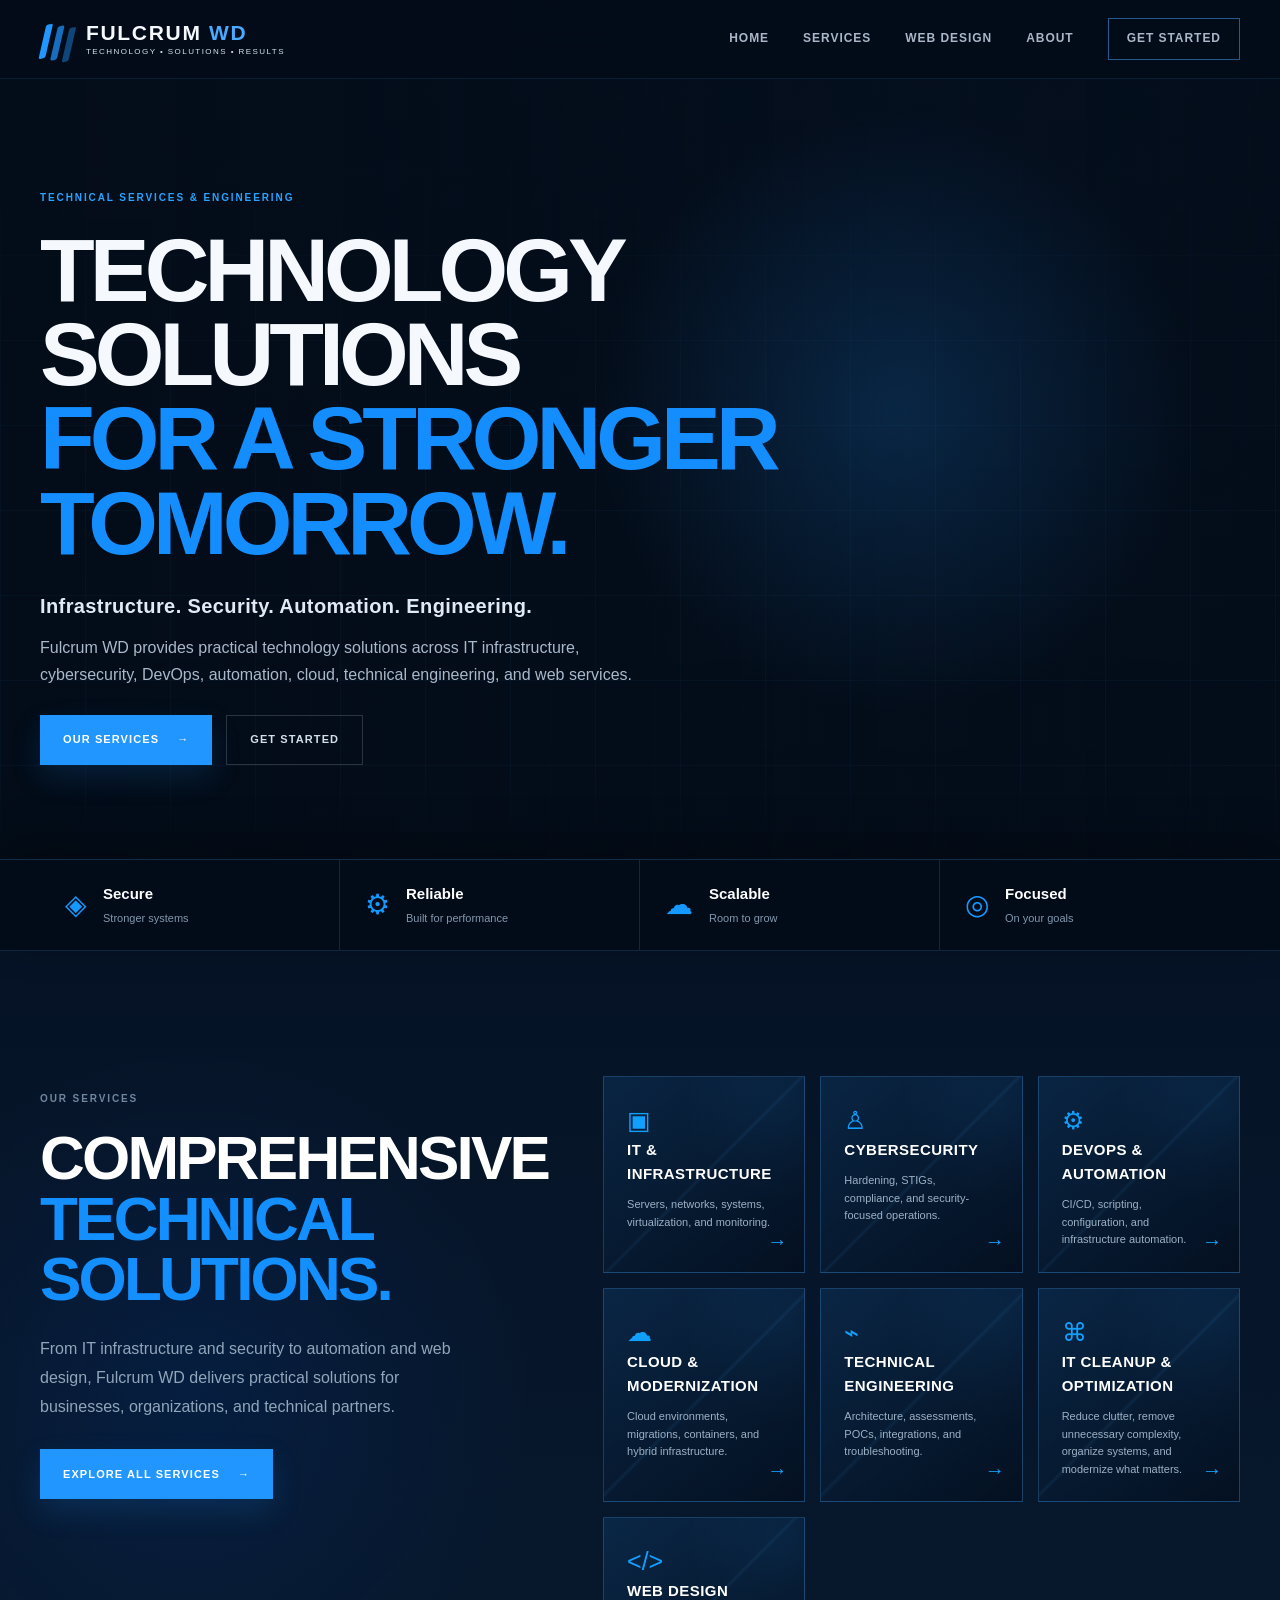
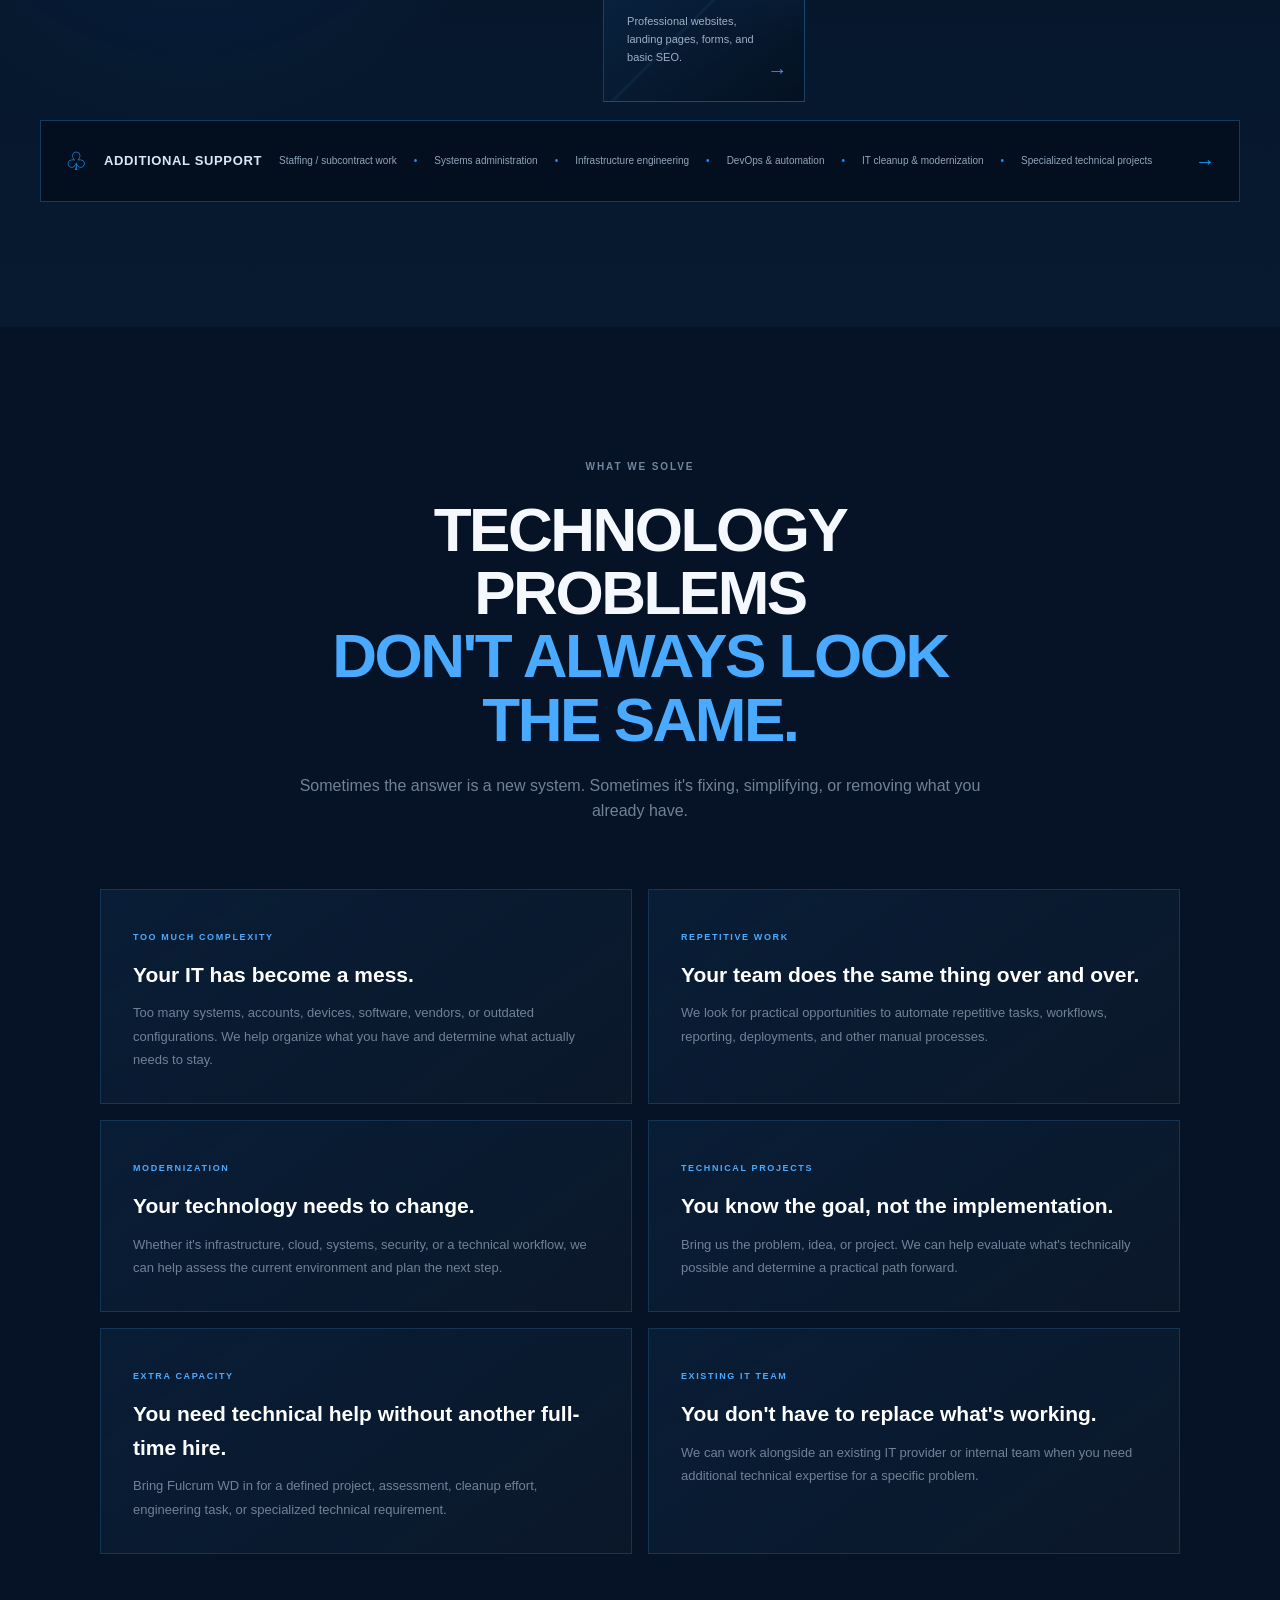
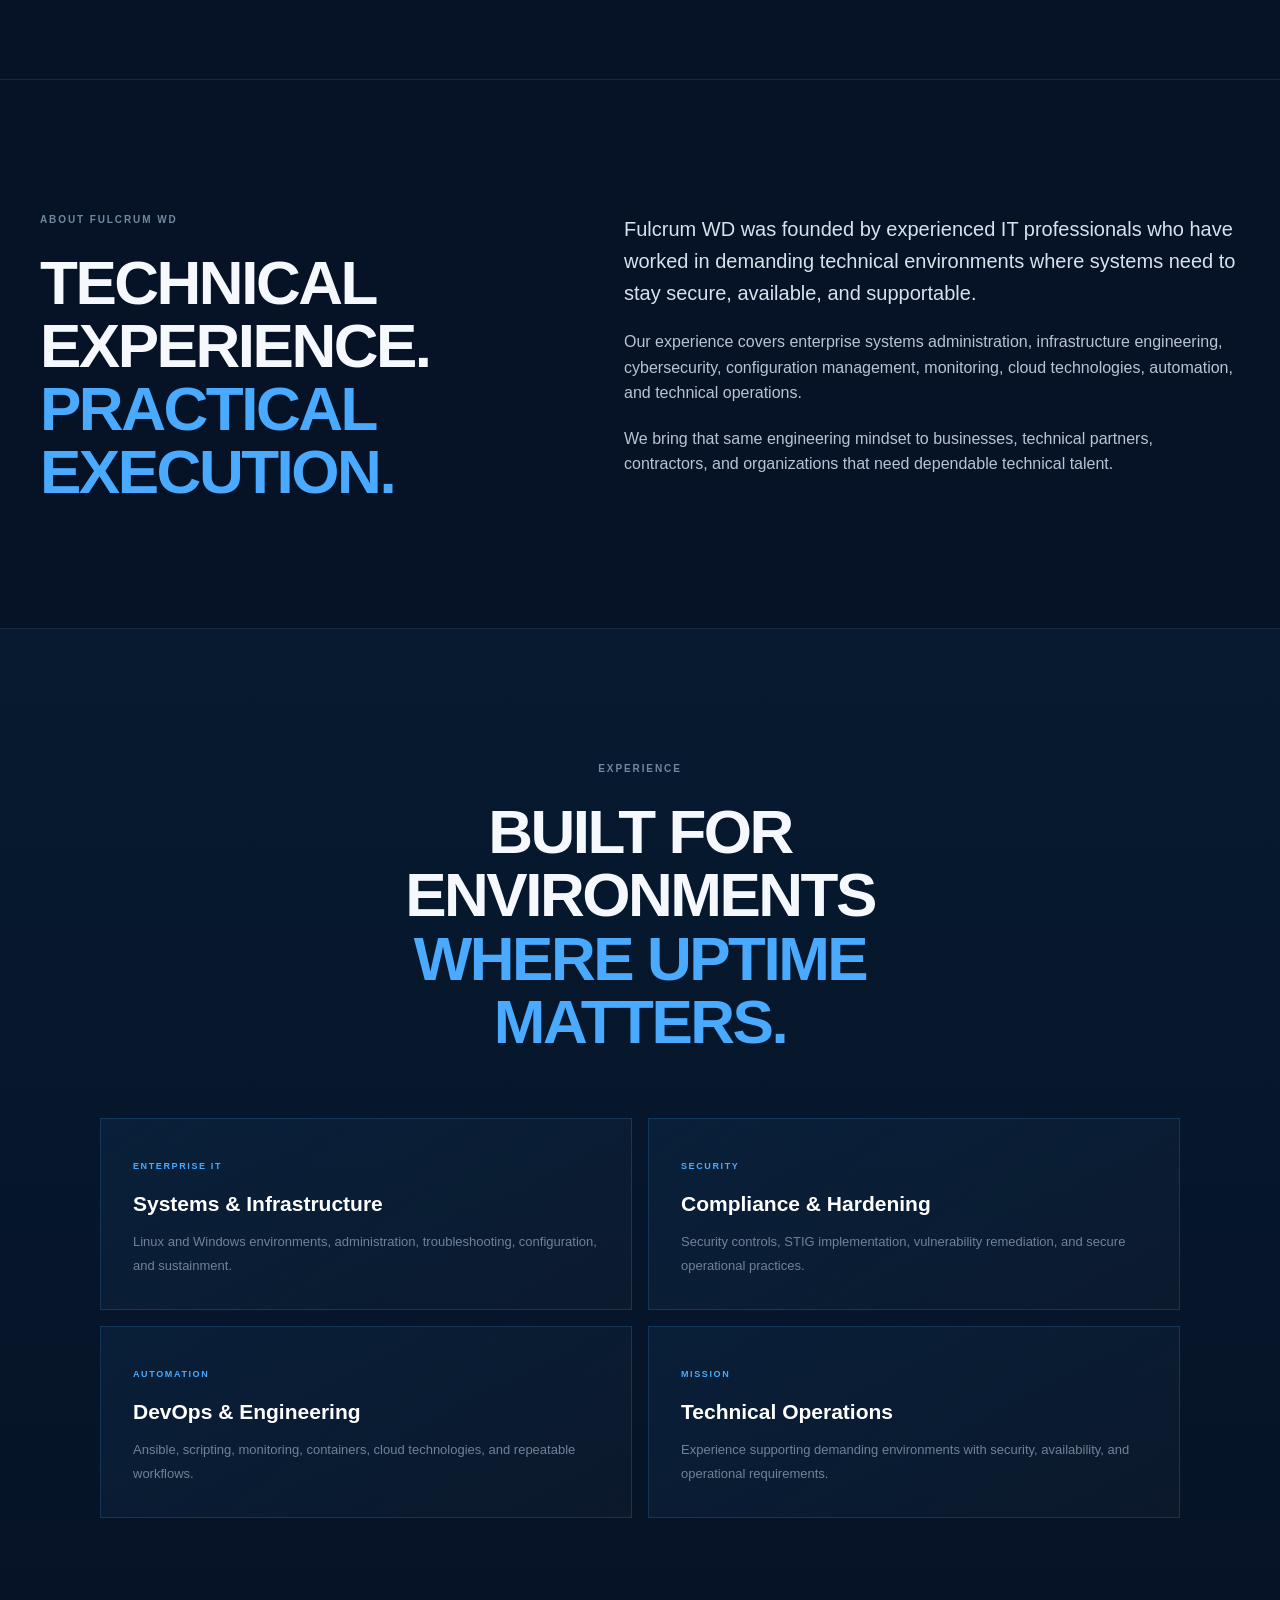
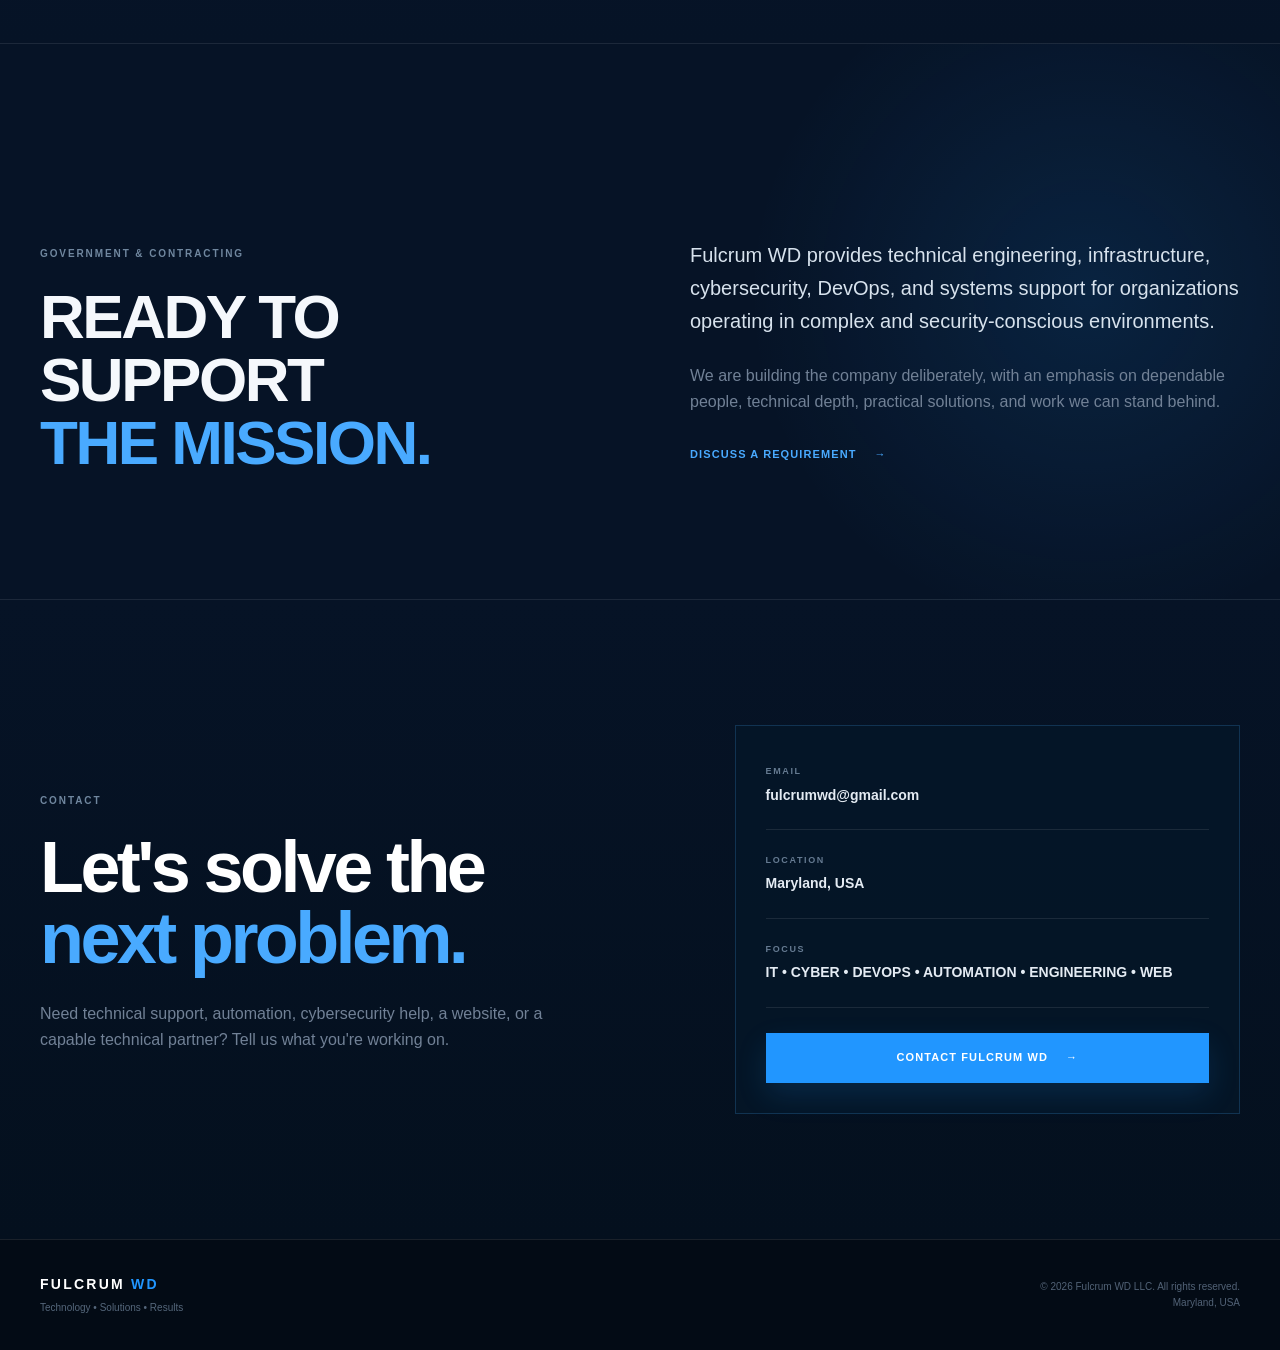
==== commit 2f3905e1: "Add customer-focused What We Solve section" ====
--- a/index.html
+++ b/index.html
@@ -72,6 +72,24 @@
   <div class="container support-ribbon"><span class="support-icon">♧</span><strong>ADDITIONAL SUPPORT</strong><span>Staffing / subcontract work</span><b>•</b><span>Systems administration</span><b>•</b><span>Infrastructure engineering</span><b>•</b><span>DevOps & automation</span><b>•</b><span>IT cleanup & modernization</span><b>•</b><span>Specialized technical projects</span><span class="arrow">→</span></div>
 </section>
 
+<section class="section problems-section">
+  <div class="container">
+    <div class="section-heading centered">
+      <span class="section-label">WHAT WE SOLVE</span>
+      <h2>Technology problems<br><span>don't always look the same.</span></h2>
+      <p>Sometimes the answer is a new system. Sometimes it's fixing, simplifying, or removing what you already have.</p>
+    </div>
+    <div class="experience-grid">
+      <div class="experience-panel"><span>TOO MUCH COMPLEXITY</span><strong>Your IT has become a mess.</strong><p>Too many systems, accounts, devices, software, vendors, or outdated configurations. We help organize what you have and determine what actually needs to stay.</p></div>
+      <div class="experience-panel"><span>REPETITIVE WORK</span><strong>Your team does the same thing over and over.</strong><p>We look for practical opportunities to automate repetitive tasks, workflows, reporting, deployments, and other manual processes.</p></div>
+      <div class="experience-panel"><span>MODERNIZATION</span><strong>Your technology needs to change.</strong><p>Whether it's infrastructure, cloud, systems, security, or a technical workflow, we can help assess the current environment and plan the next step.</p></div>
+      <div class="experience-panel"><span>TECHNICAL PROJECTS</span><strong>You know the goal, not the implementation.</strong><p>Bring us the problem, idea, or project. We can help evaluate what's technically possible and determine a practical path forward.</p></div>
+      <div class="experience-panel"><span>EXTRA CAPACITY</span><strong>You need technical help without another full-time hire.</strong><p>Bring Fulcrum WD in for a defined project, assessment, cleanup effort, engineering task, or specialized technical requirement.</p></div>
+      <div class="experience-panel"><span>EXISTING IT TEAM</span><strong>You don't have to replace what's working.</strong><p>We can work alongside an existing IT provider or internal team when you need additional technical expertise for a specific problem.</p></div>
+    </div>
+  </div>
+</section>
+
 <section id="about" class="section about-section">
   <div class="container two-column">
     <div class="section-heading">
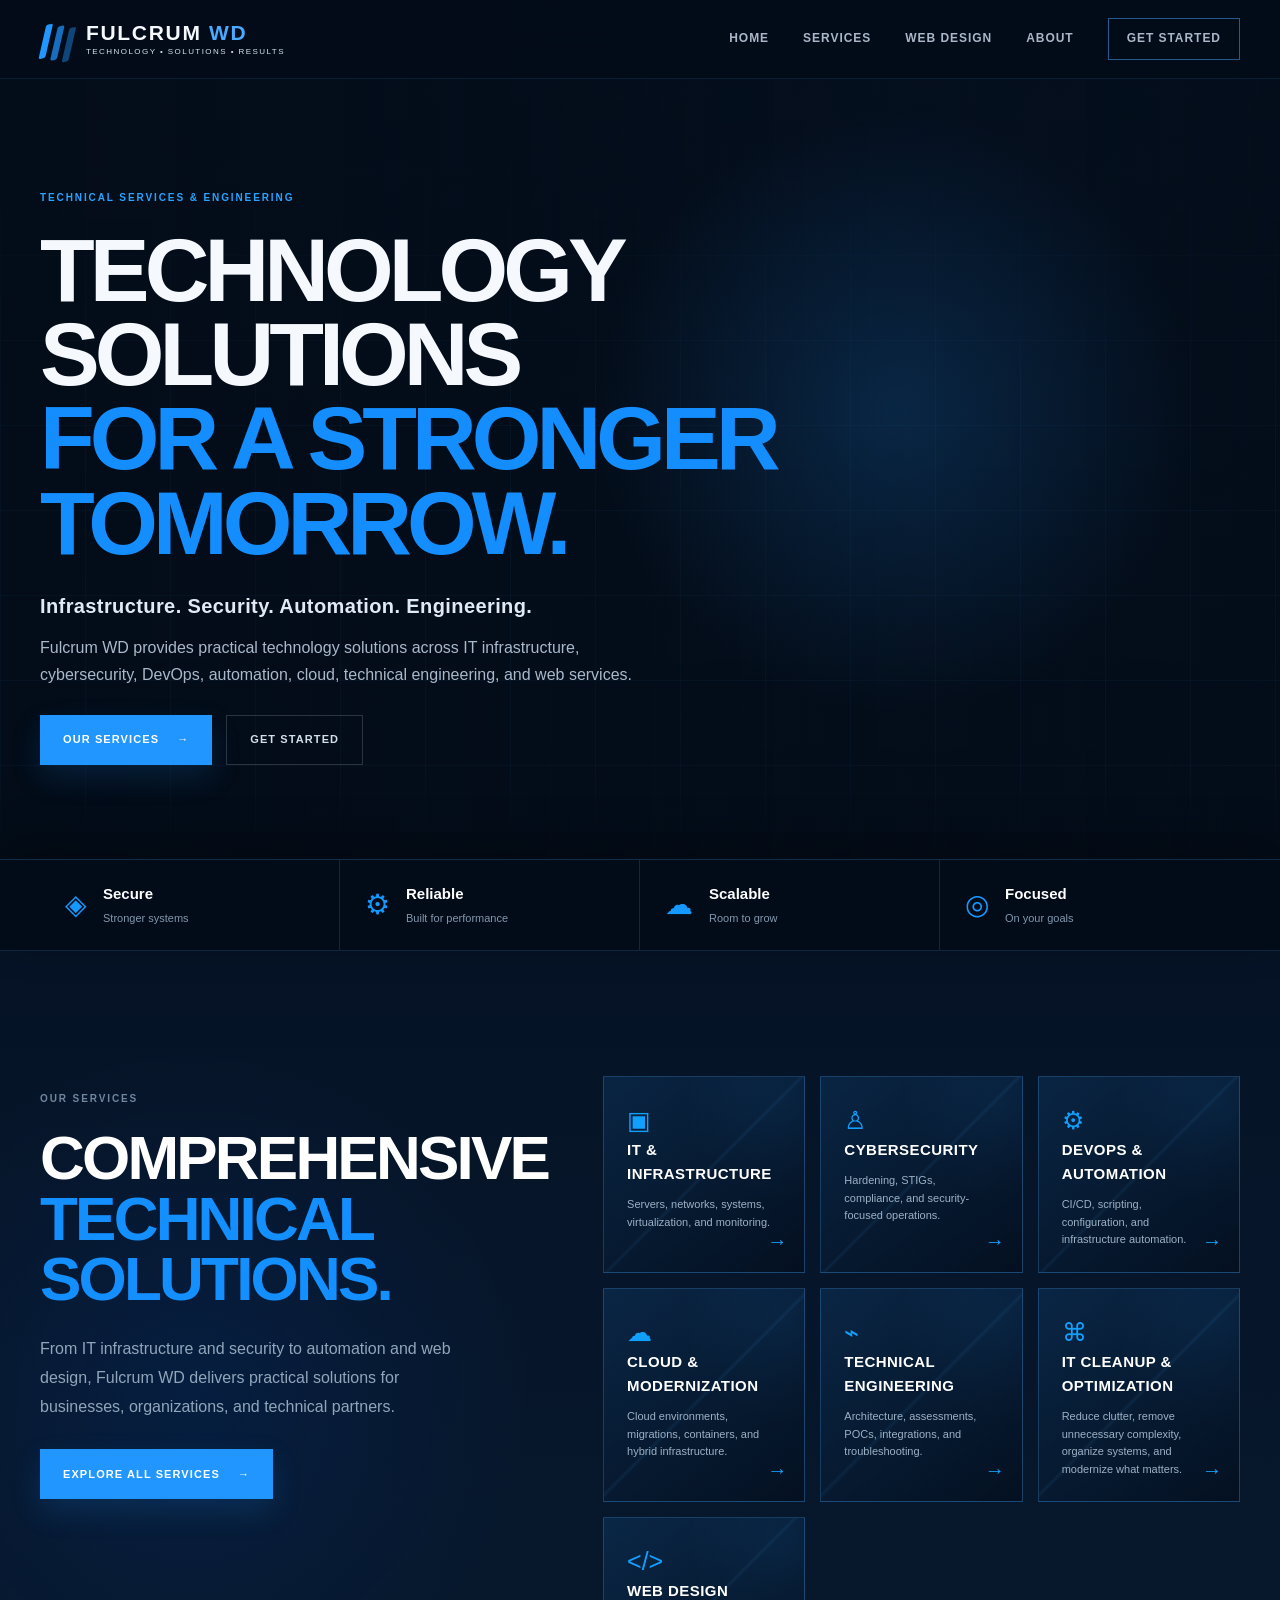
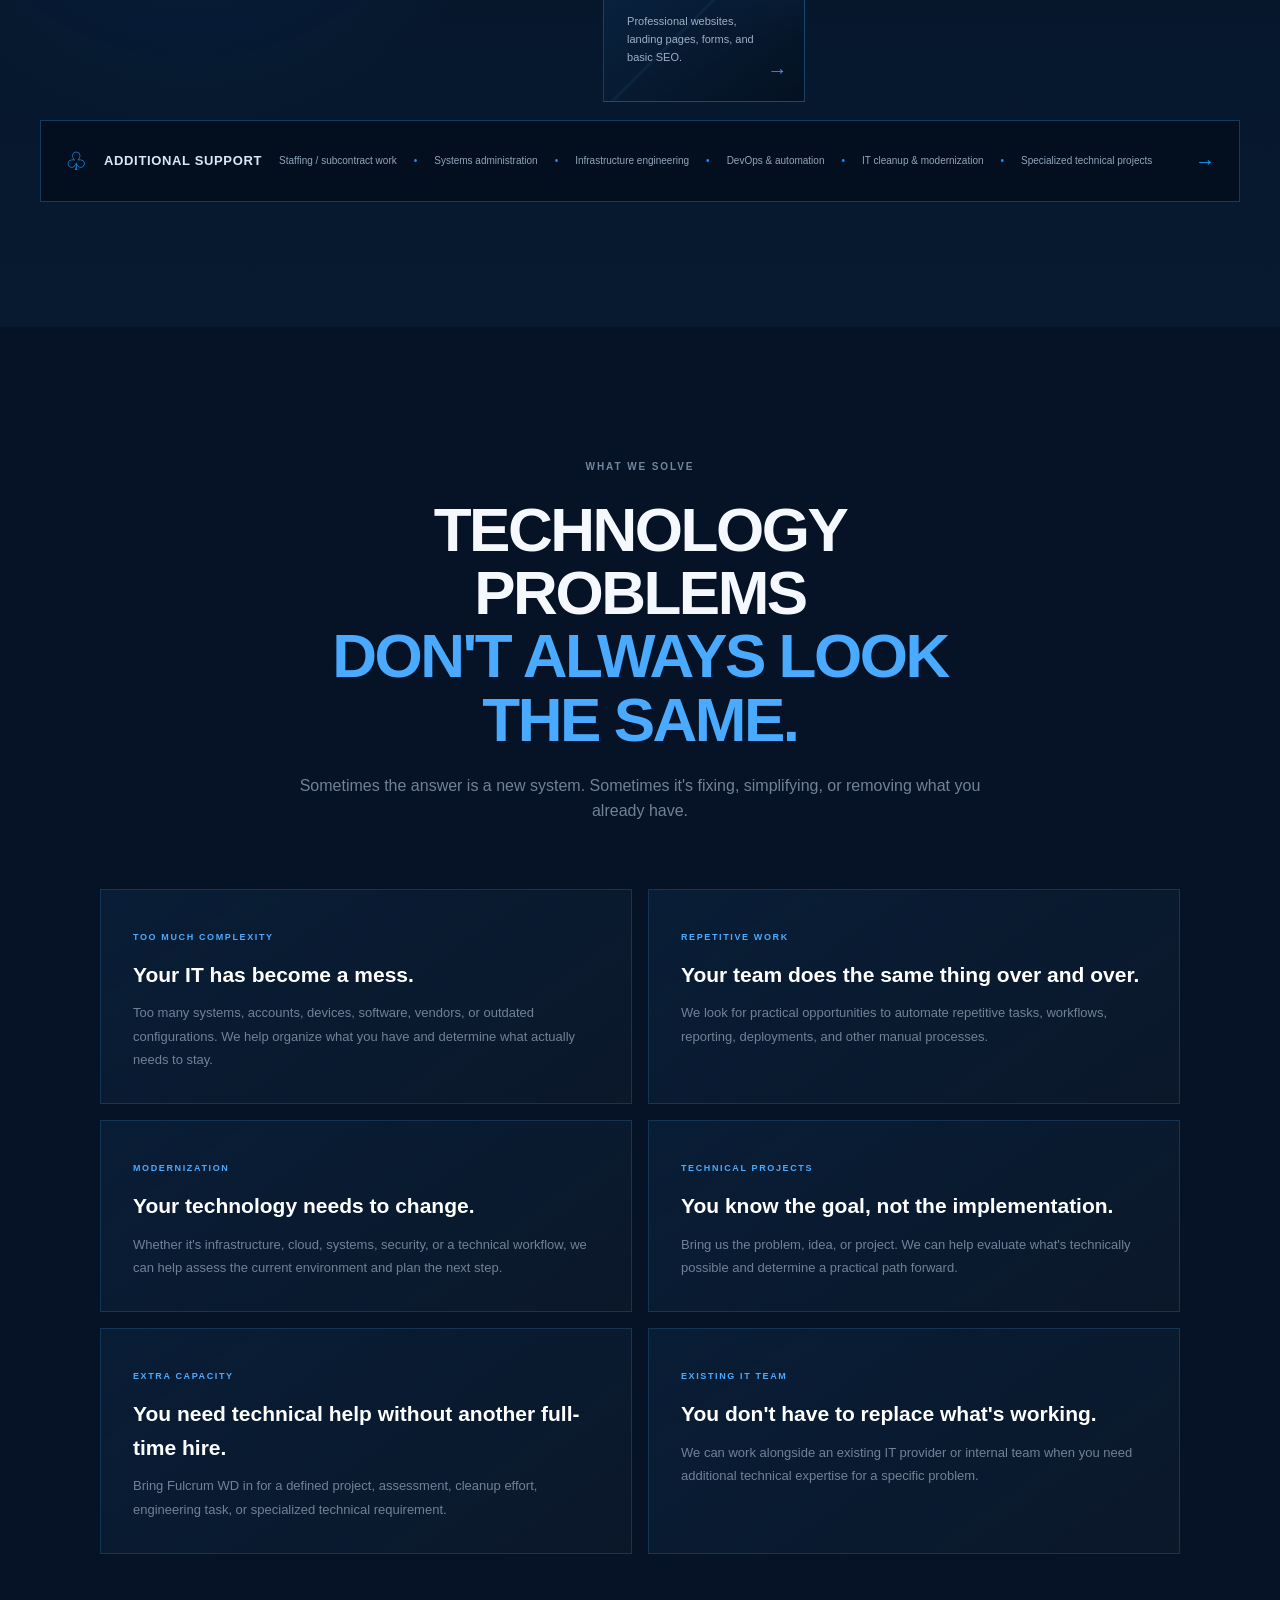
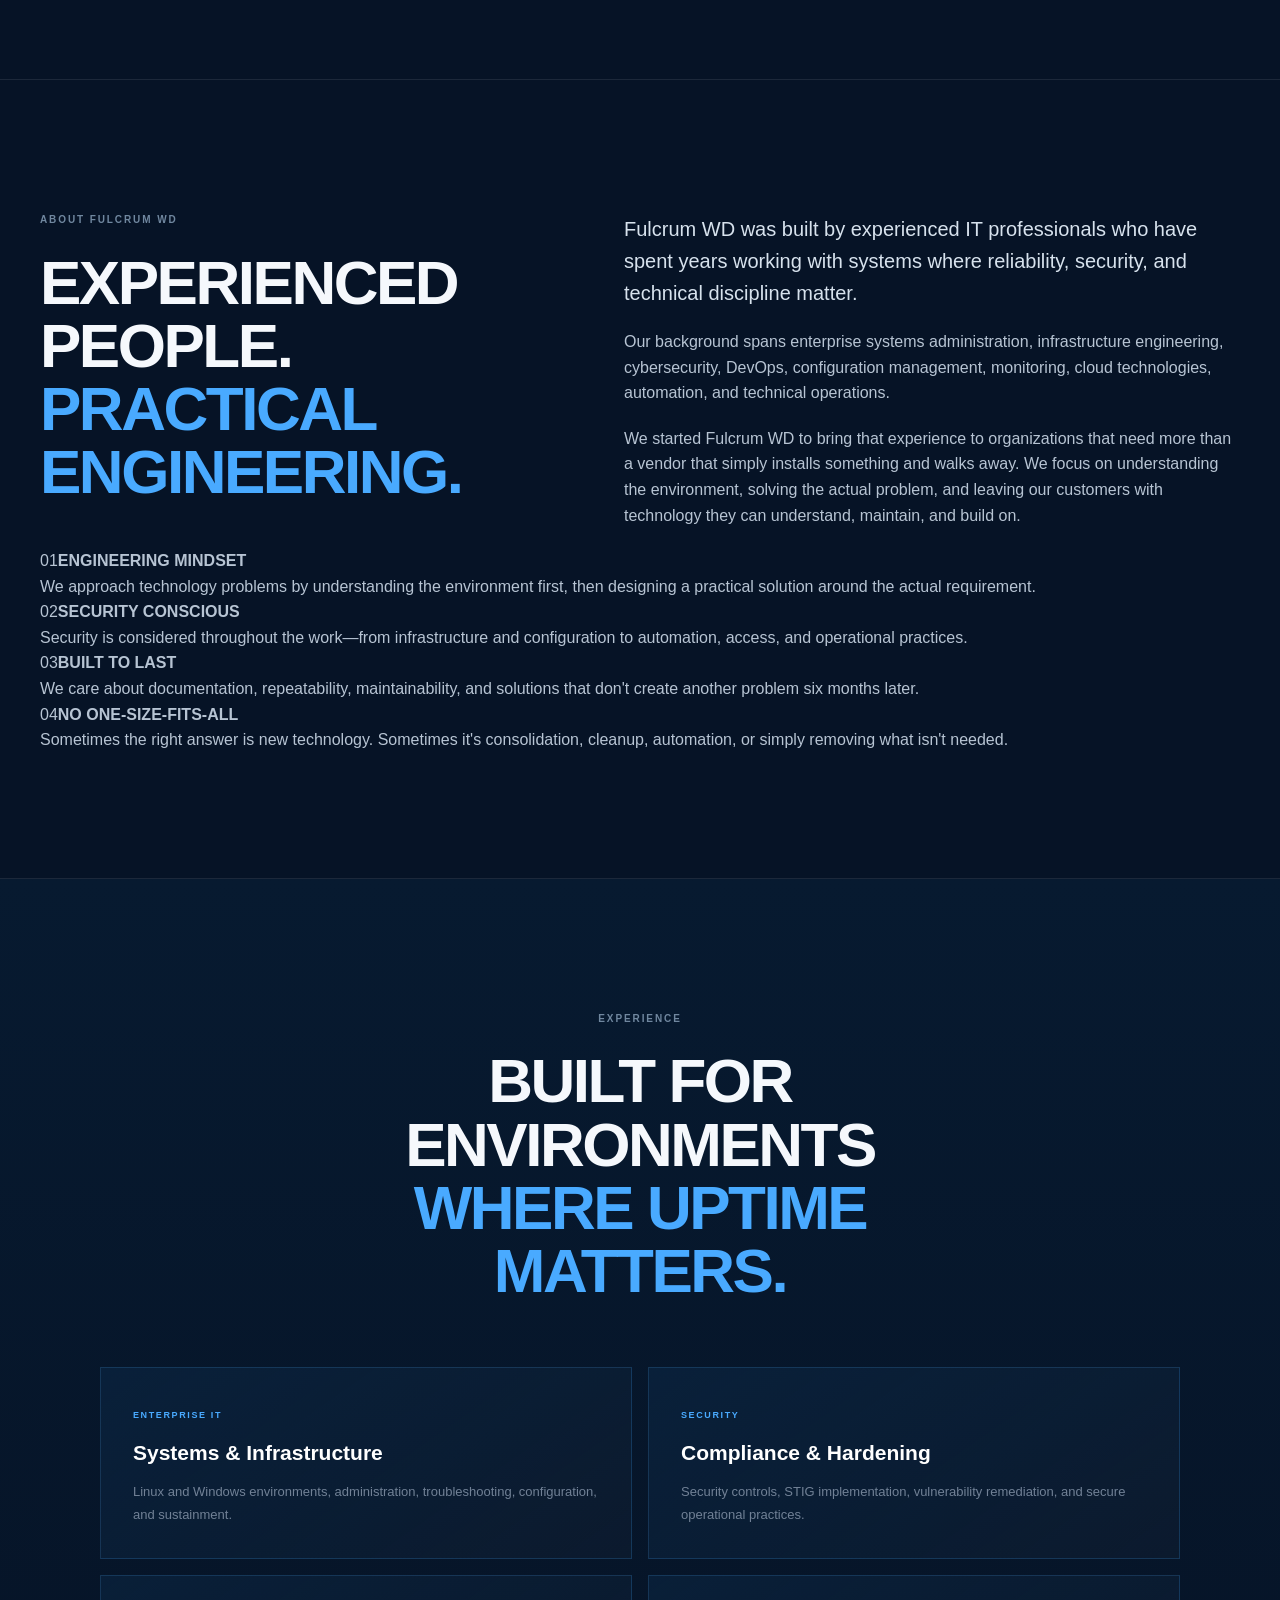
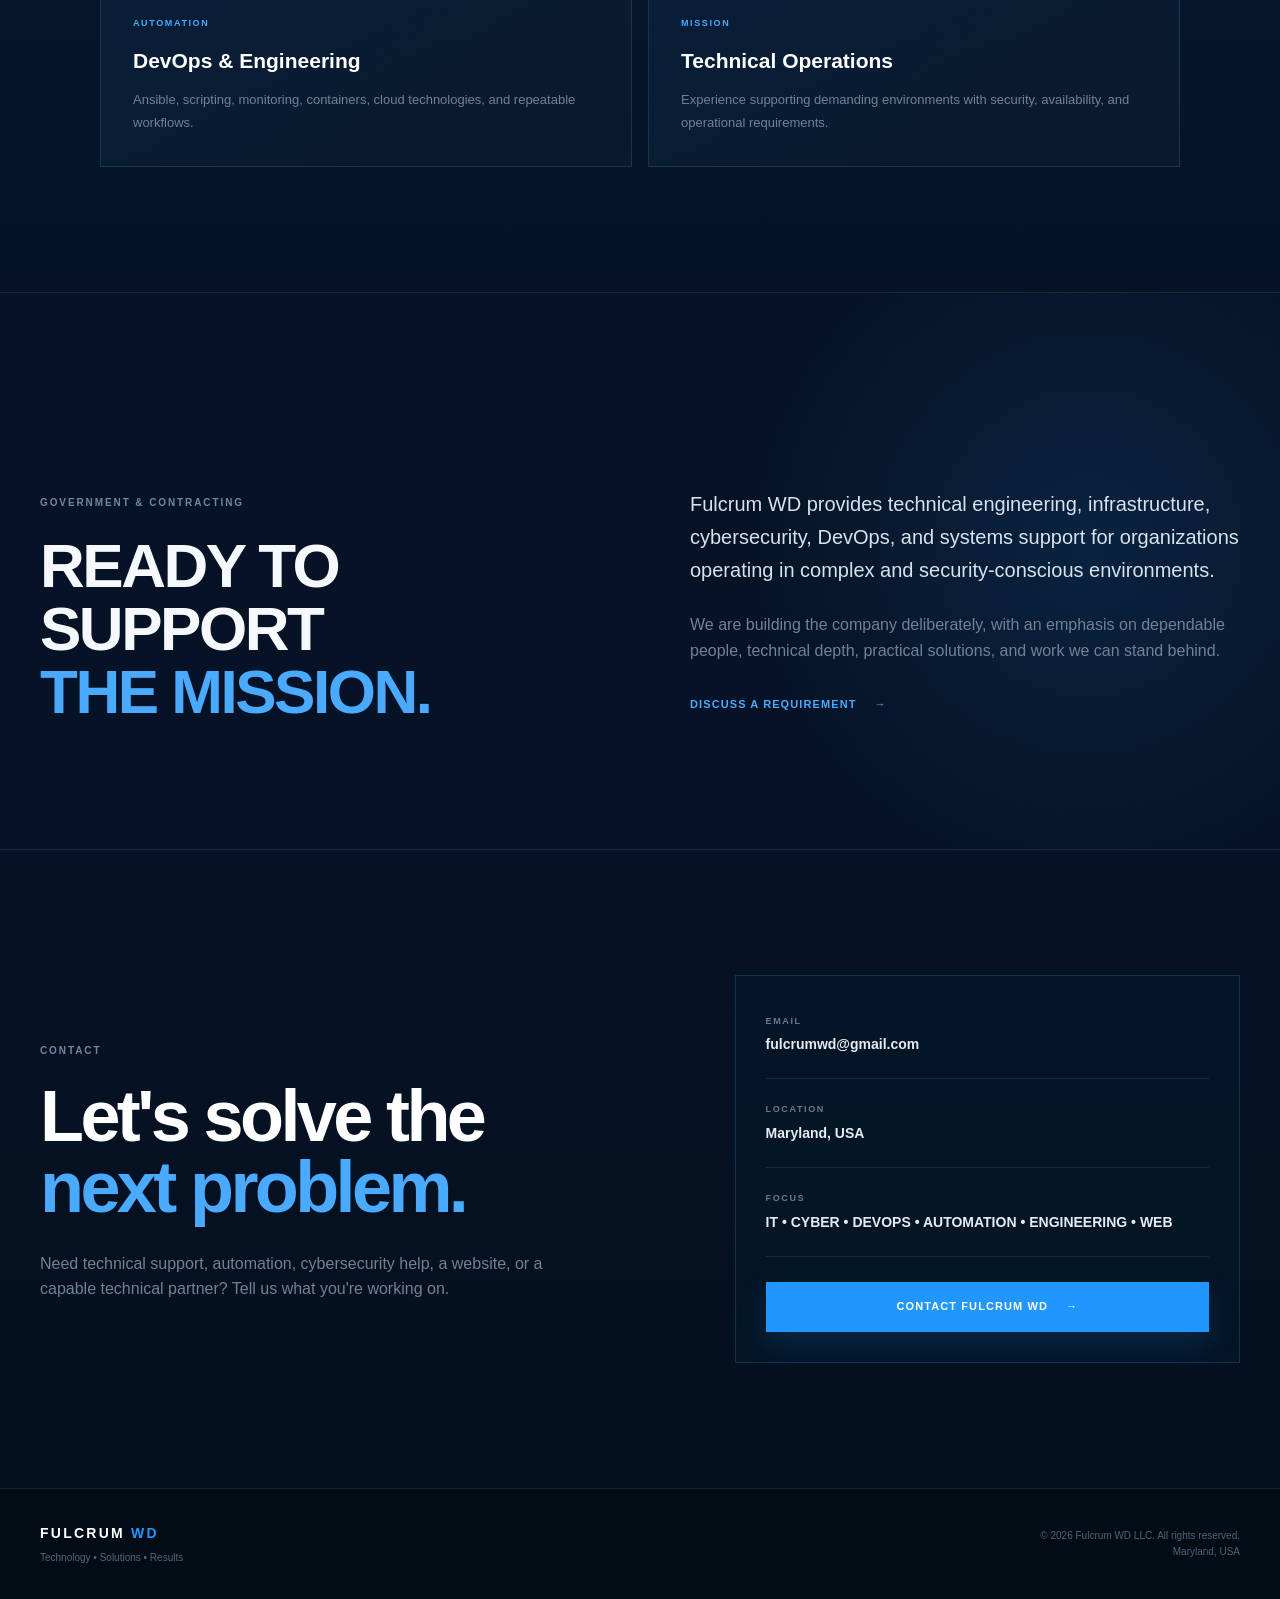
==== commit 15c04c50: "Strengthen Fulcrum WD credibility and About section" ====
--- a/index.html
+++ b/index.html
@@ -94,13 +94,20 @@
   <div class="container two-column">
     <div class="section-heading">
       <span class="section-label">ABOUT FULCRUM WD</span>
-      <h2>Technical experience.<br><span>Practical execution.</span></h2>
+      <h2>Experienced people.<br><span>Practical engineering.</span></h2>
     </div>
     <div class="about-copy">
-      <p class="large-copy">Fulcrum WD was founded by experienced IT professionals who have worked in demanding technical environments where systems need to stay secure, available, and supportable.</p>
-      <p>Our experience covers enterprise systems administration, infrastructure engineering, cybersecurity, configuration management, monitoring, cloud technologies, automation, and technical operations.</p>
-      <p>We bring that same engineering mindset to businesses, technical partners, contractors, and organizations that need dependable technical talent.</p>
+      <p class="large-copy">Fulcrum WD was built by experienced IT professionals who have spent years working with systems where reliability, security, and technical discipline matter.</p>
+      <p>Our background spans enterprise systems administration, infrastructure engineering, cybersecurity, DevOps, configuration management, monitoring, cloud technologies, automation, and technical operations.</p>
+      <p>We started Fulcrum WD to bring that experience to organizations that need more than a vendor that simply installs something and walks away. We focus on understanding the environment, solving the actual problem, and leaving our customers with technology they can understand, maintain, and build on.</p>
     </div>
+  </div>
+
+  <div class="container credibility-grid">
+    <div class="credibility-card"><span>01</span><strong>ENGINEERING MINDSET</strong><p>We approach technology problems by understanding the environment first, then designing a practical solution around the actual requirement.</p></div>
+    <div class="credibility-card"><span>02</span><strong>SECURITY CONSCIOUS</strong><p>Security is considered throughout the work—from infrastructure and configuration to automation, access, and operational practices.</p></div>
+    <div class="credibility-card"><span>03</span><strong>BUILT TO LAST</strong><p>We care about documentation, repeatability, maintainability, and solutions that don't create another problem six months later.</p></div>
+    <div class="credibility-card"><span>04</span><strong>NO ONE-SIZE-FITS-ALL</strong><p>Sometimes the right answer is new technology. Sometimes it's consolidation, cleanup, automation, or simply removing what isn't needed.</p></div>
   </div>
 </section>
 
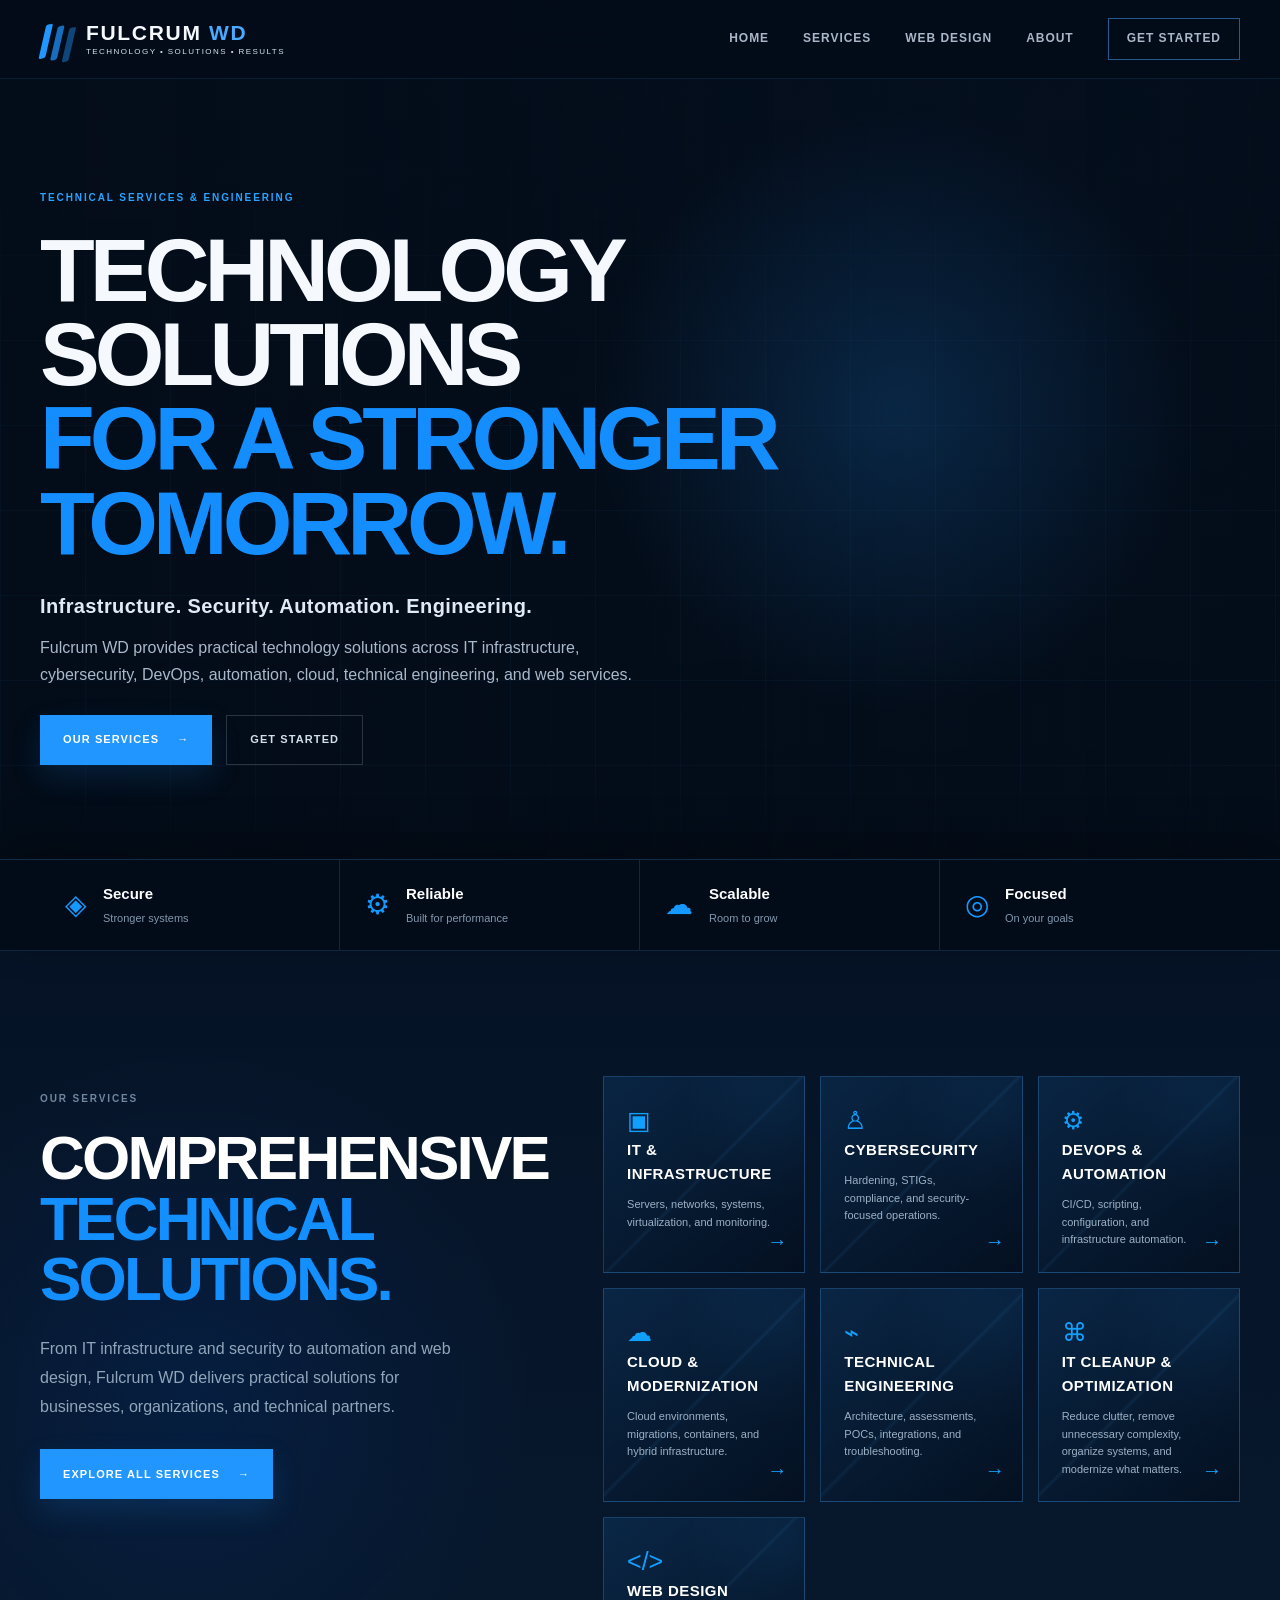
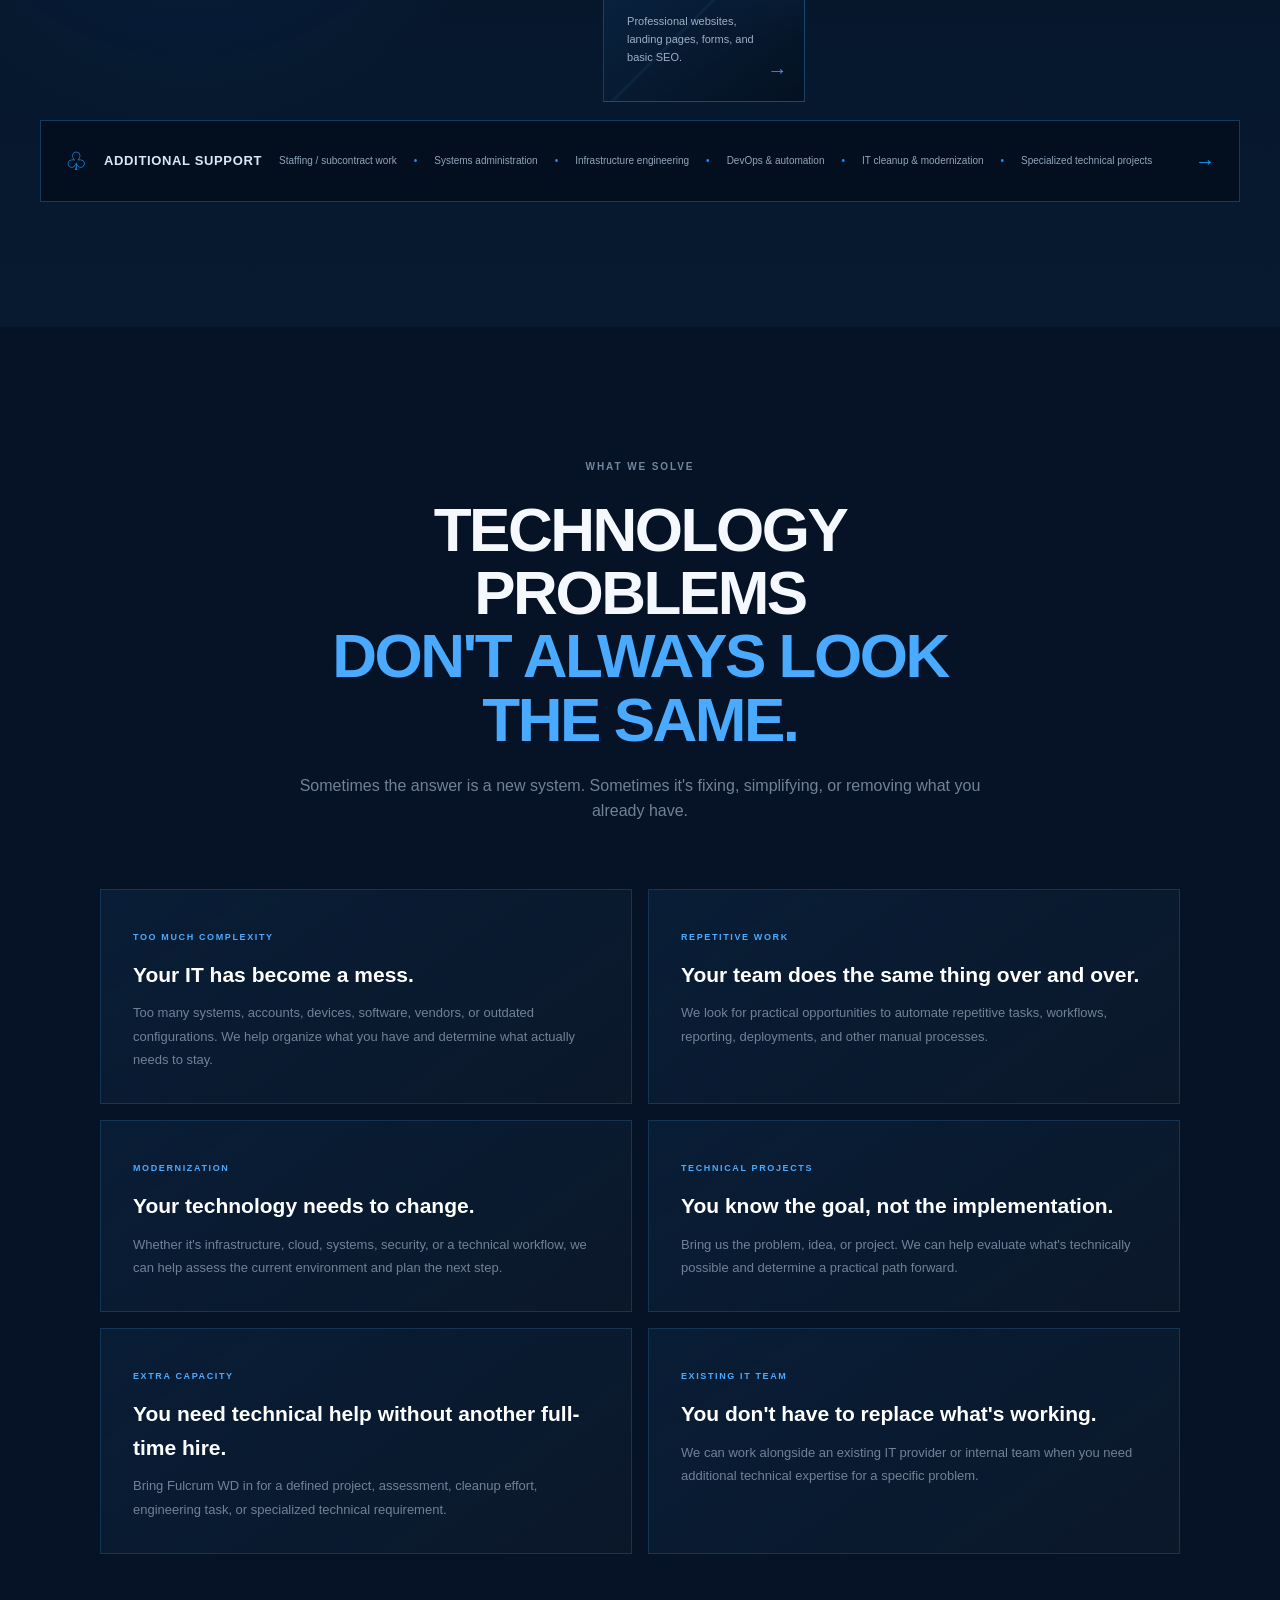
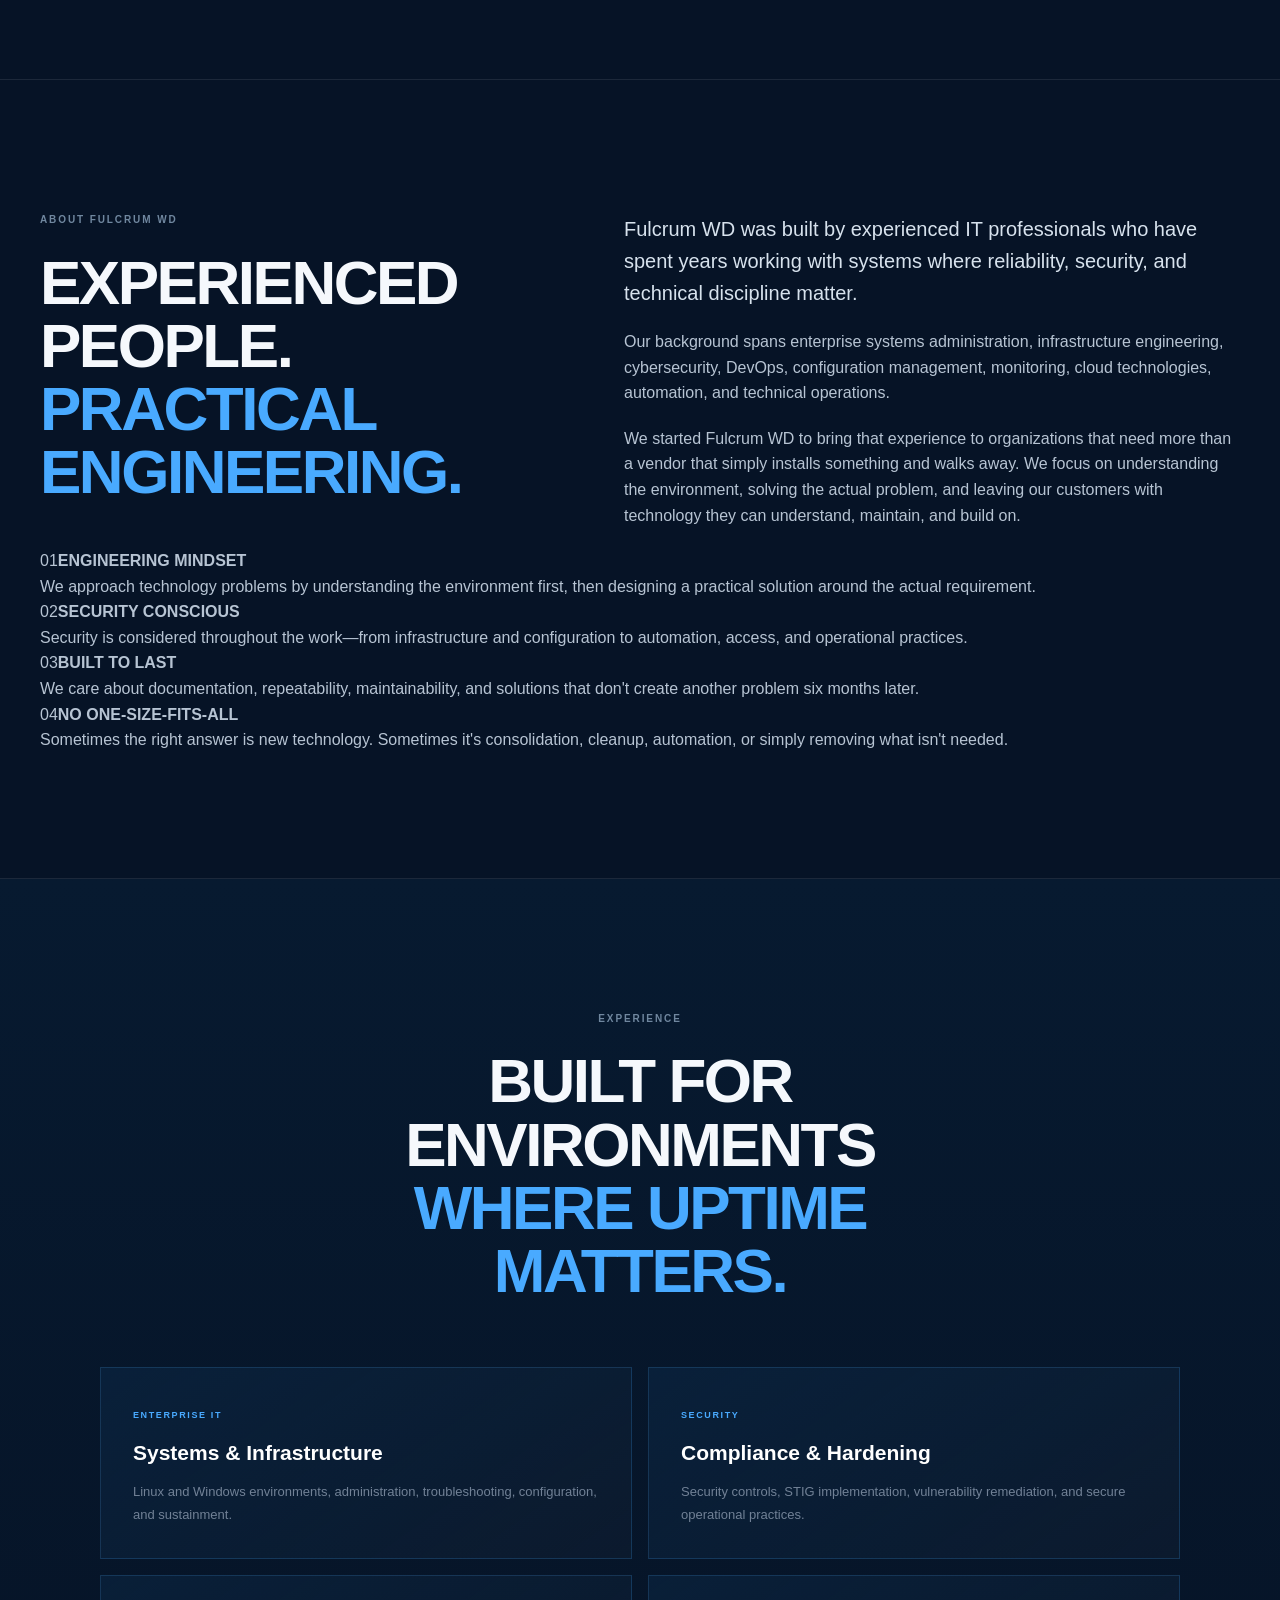
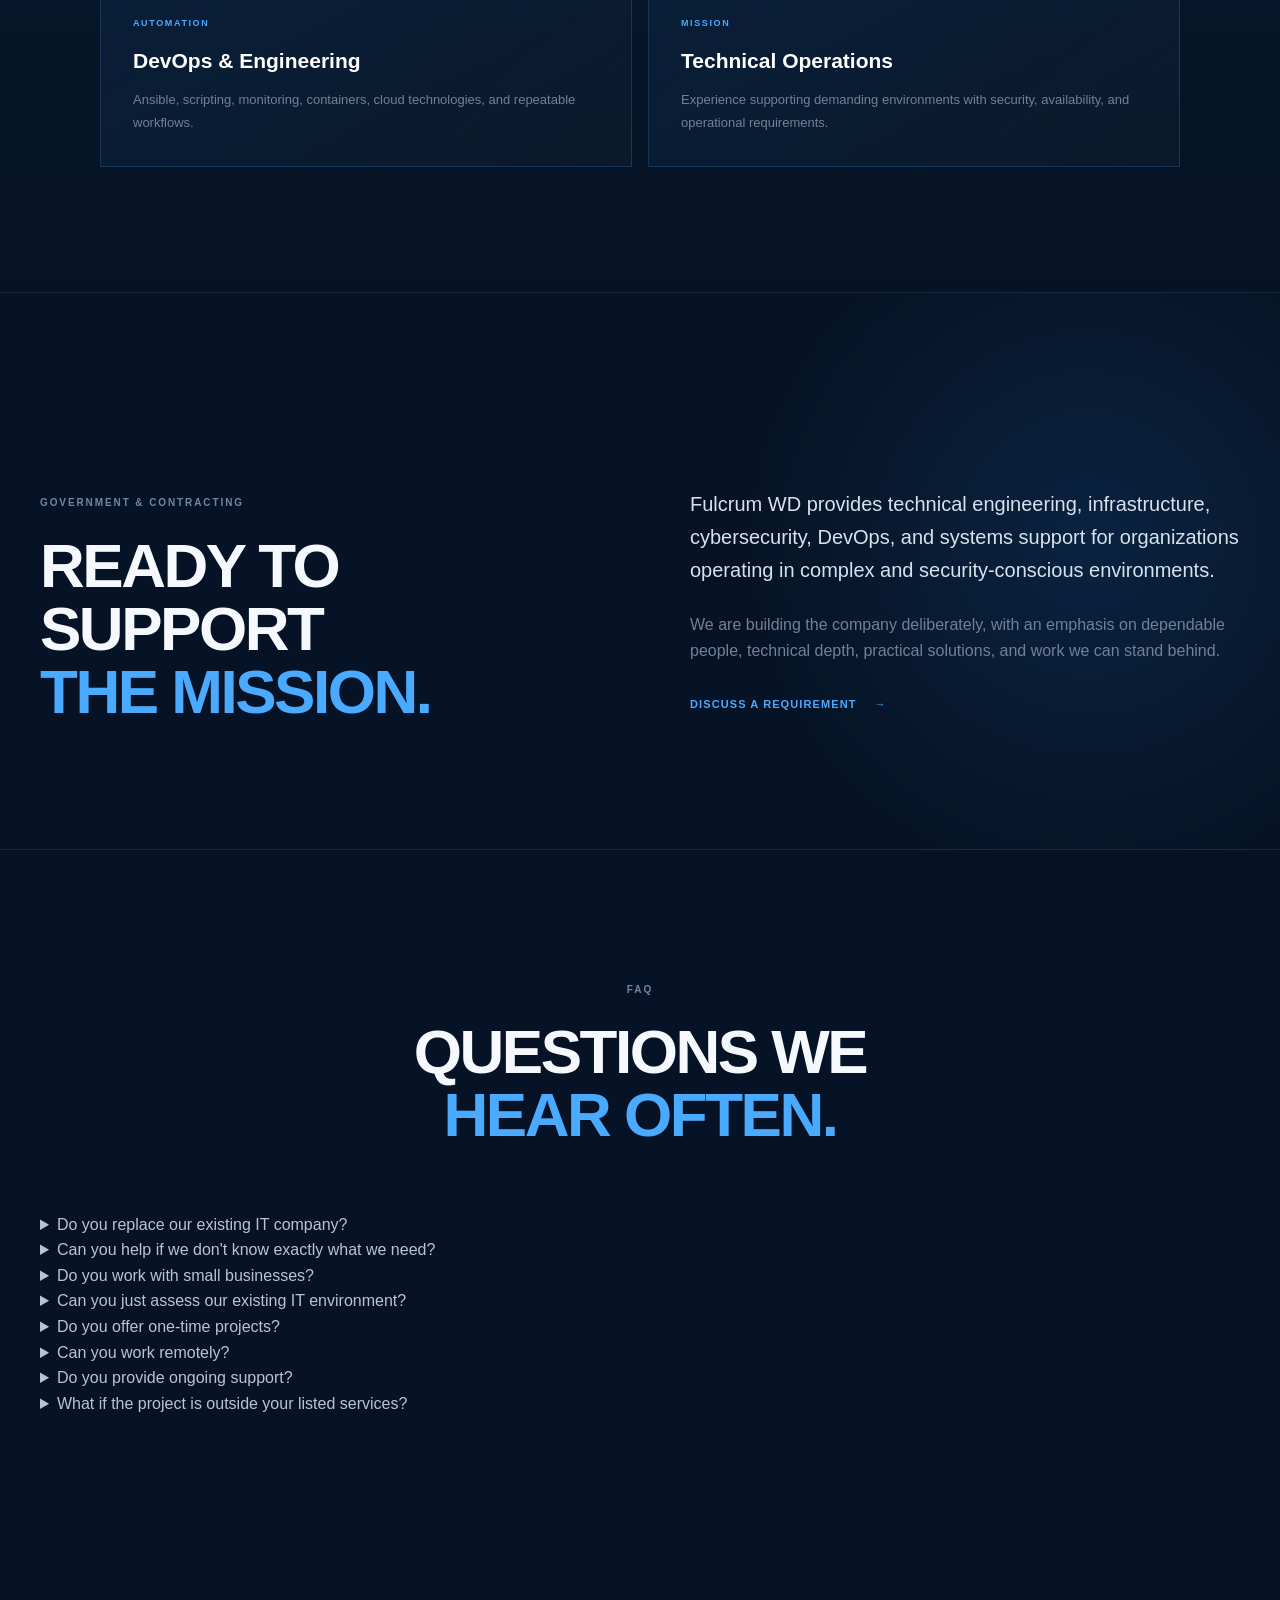
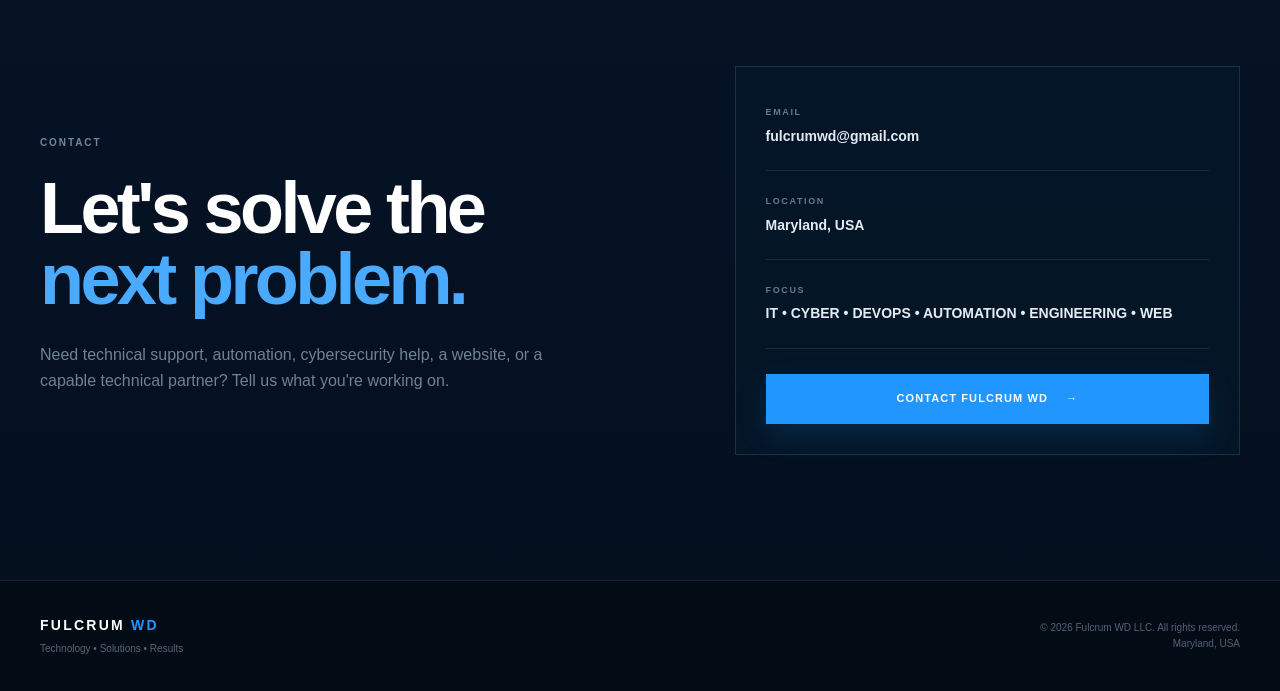
==== commit 113ceaaf: "Add customer FAQ section" ====
--- a/index.html
+++ b/index.html
@@ -140,6 +140,25 @@
   </div>
 </section>
 
+<section class="section faq-section">
+  <div class="container">
+    <div class="section-heading centered">
+      <span class="section-label">FAQ</span>
+      <h2>Questions we<br><span>hear often.</span></h2>
+    </div>
+    <div class="faq-grid">
+      <details class="faq-item"><summary>Do you replace our existing IT company?</summary><p>Not necessarily. Fulcrum WD can work alongside an internal IT team or existing provider for a specific project, assessment, cleanup effort, automation task, migration, or technical problem.</p></details>
+      <details class="faq-item"><summary>Can you help if we don't know exactly what we need?</summary><p>Absolutely. You can start with the problem rather than the technical solution. We'll help understand the environment, clarify the goal, and determine practical next steps.</p></details>
+      <details class="faq-item"><summary>Do you work with small businesses?</summary><p>Yes. Projects can range from a small business website or automation workflow to larger infrastructure, modernization, and engineering efforts.</p></details>
+      <details class="faq-item"><summary>Can you just assess our existing IT environment?</summary><p>Yes. An assessment can help identify unnecessary systems, technical debt, security concerns, operational bottlenecks, documentation gaps, and opportunities to simplify or modernize.</p></details>
+      <details class="faq-item"><summary>Do you offer one-time projects?</summary><p>Yes. Fulcrum WD can support defined one-time projects as well as ongoing technical needs, depending on the scope and requirements.</p></details>
+      <details class="faq-item"><summary>Can you work remotely?</summary><p>Many technical projects can be handled remotely. Projects involving physical equipment, onsite infrastructure, or other location-specific requirements may need onsite work.</p></details>
+      <details class="faq-item"><summary>Do you provide ongoing support?</summary><p>Depending on the requirement, we can discuss ongoing technical support, project-based assistance, or a defined engagement with a specific deliverable.</p></details>
+      <details class="faq-item"><summary>What if the project is outside your listed services?</summary><p>Tell us what you're trying to accomplish. If it's something we can support, we'll explain how. If it requires a capability outside our scope, we'll be upfront about that.</p></details>
+    </div>
+  </div>
+</section>
+
 <section id="contact" class="section contact-section">
   <div class="container contact-grid">
     <div class="contact-heading">
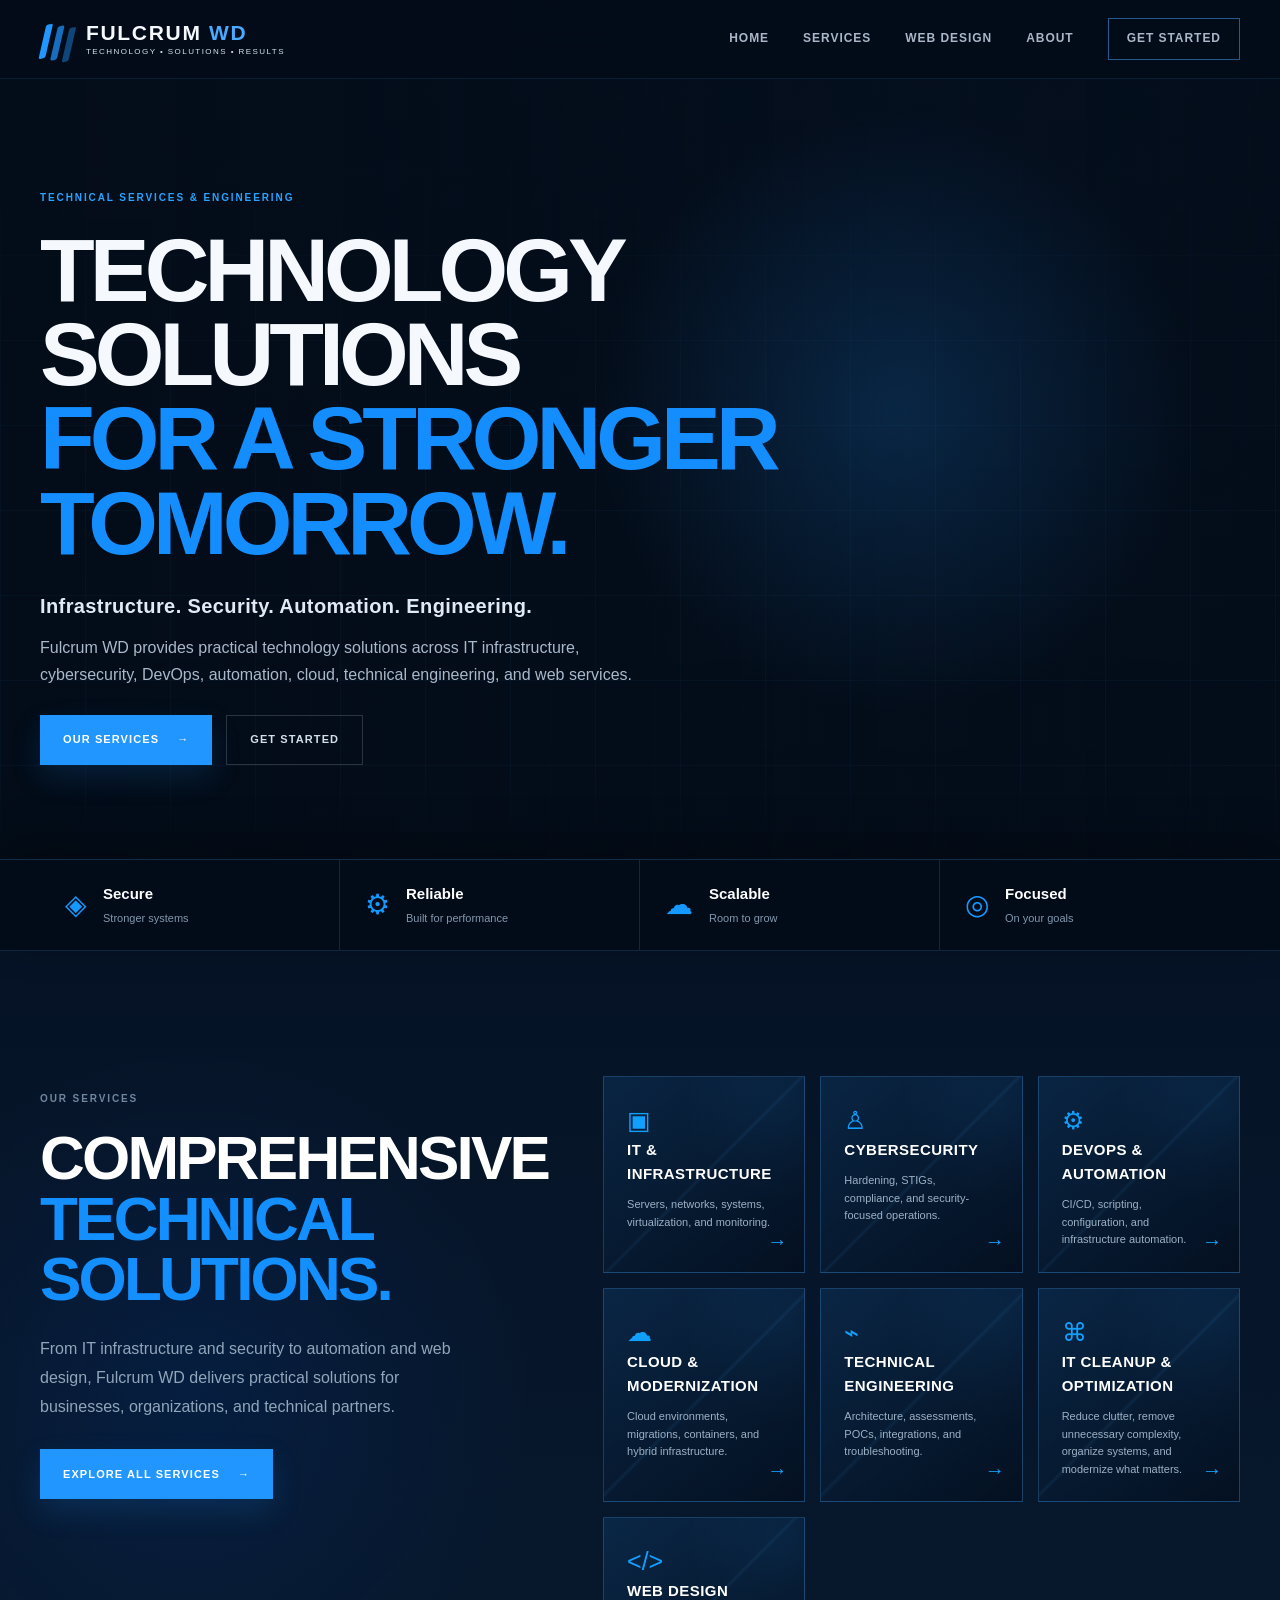
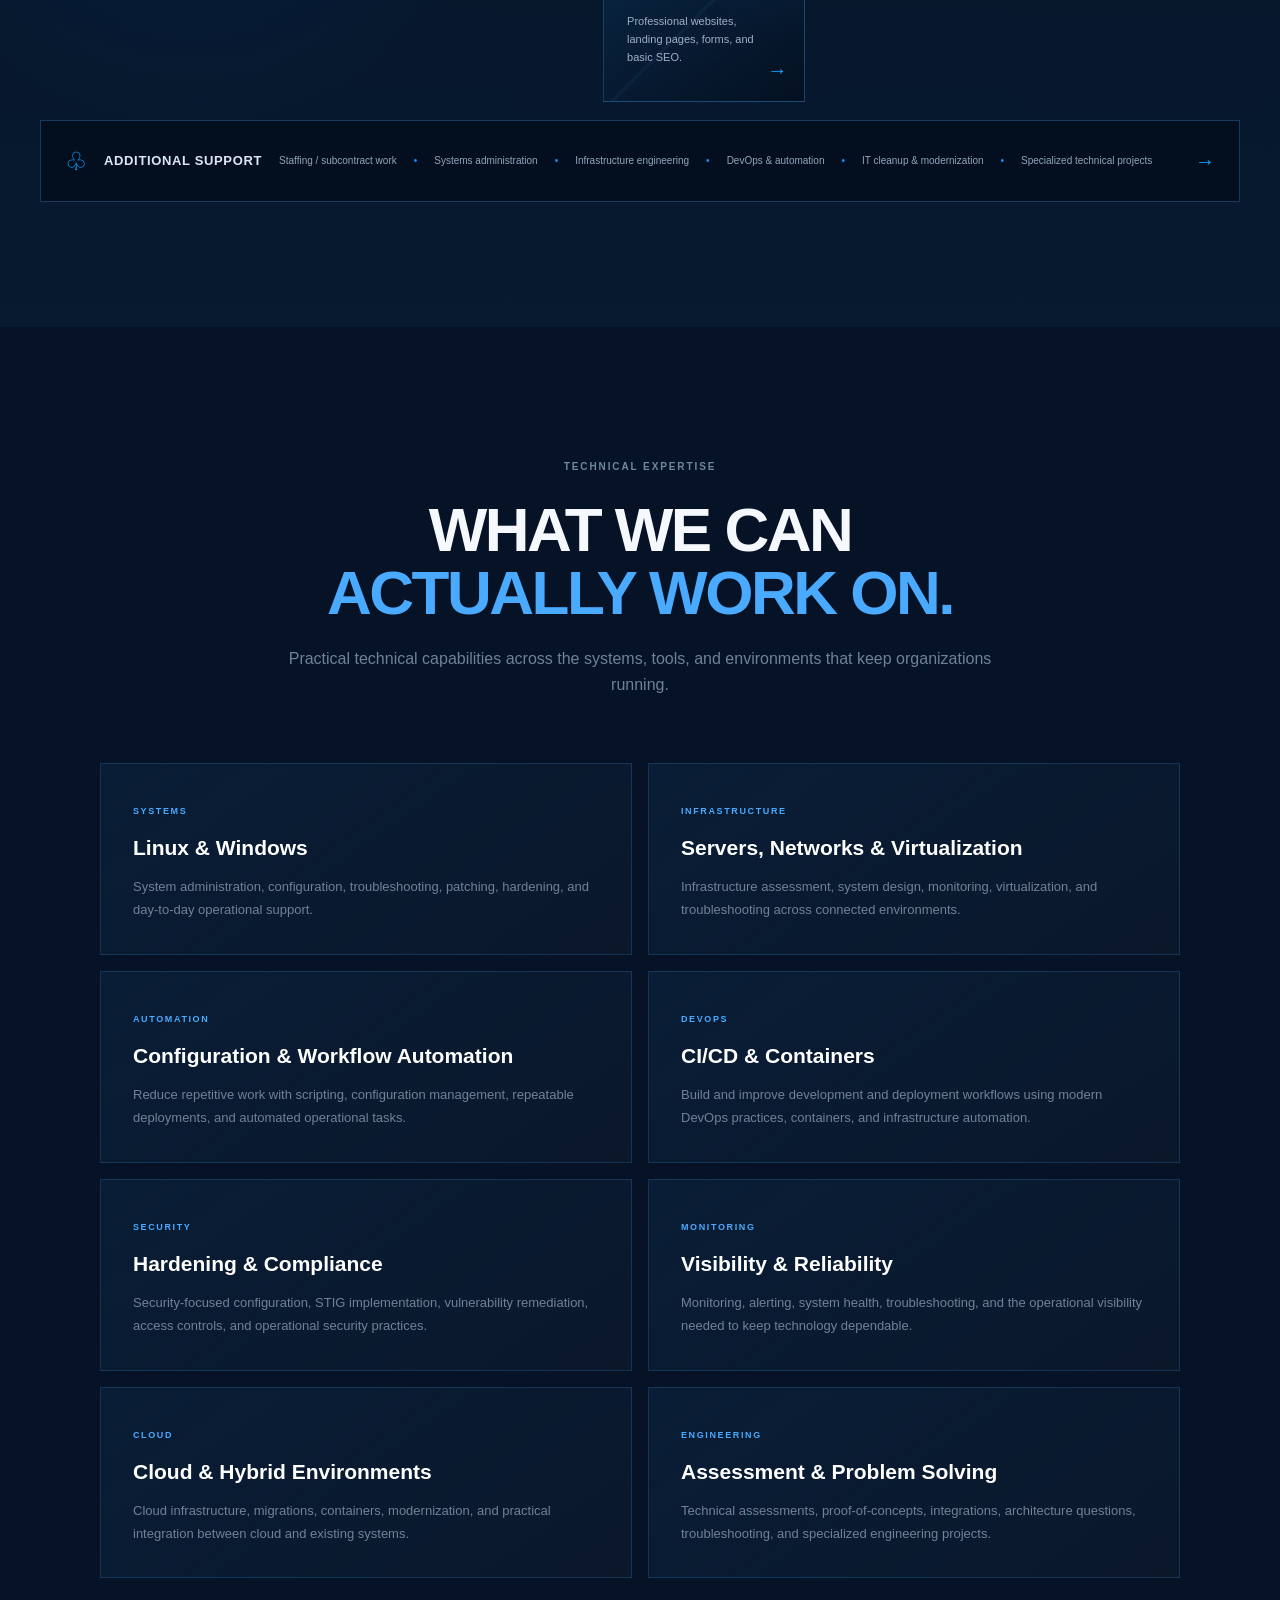
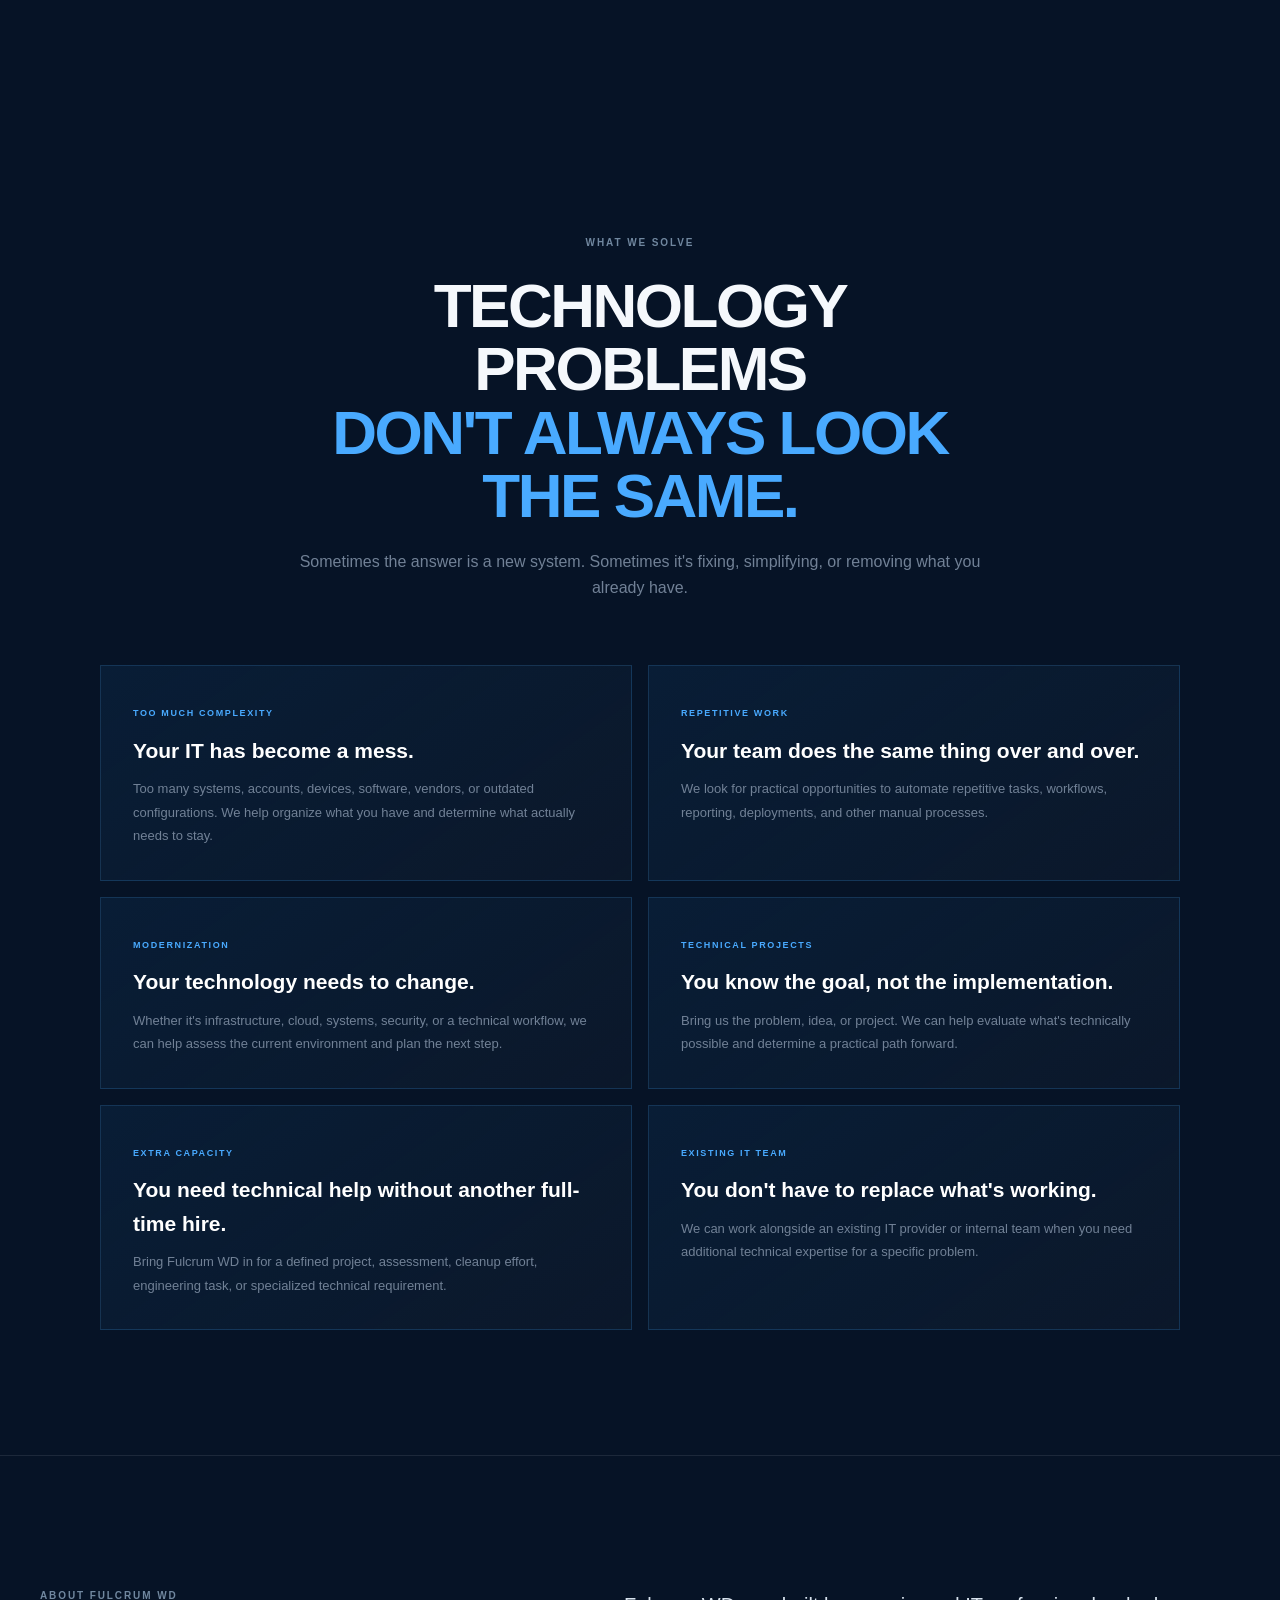
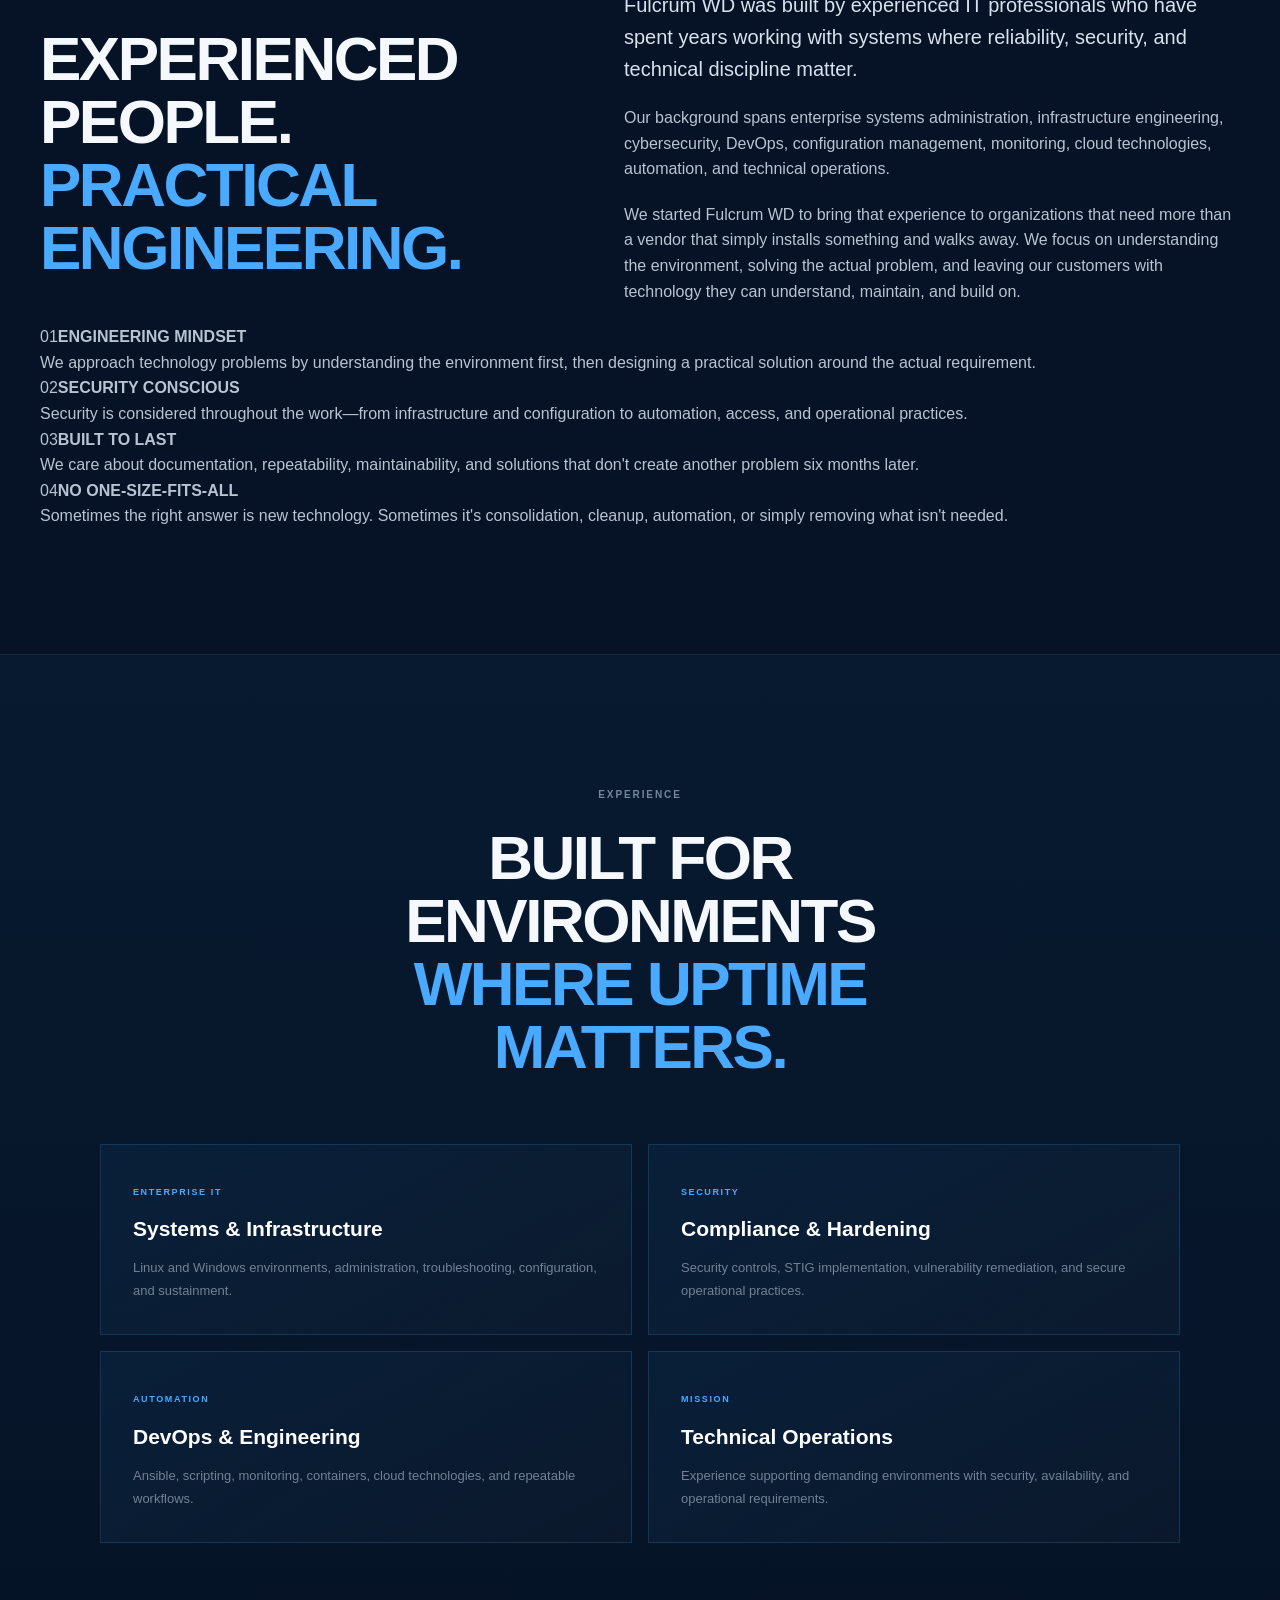
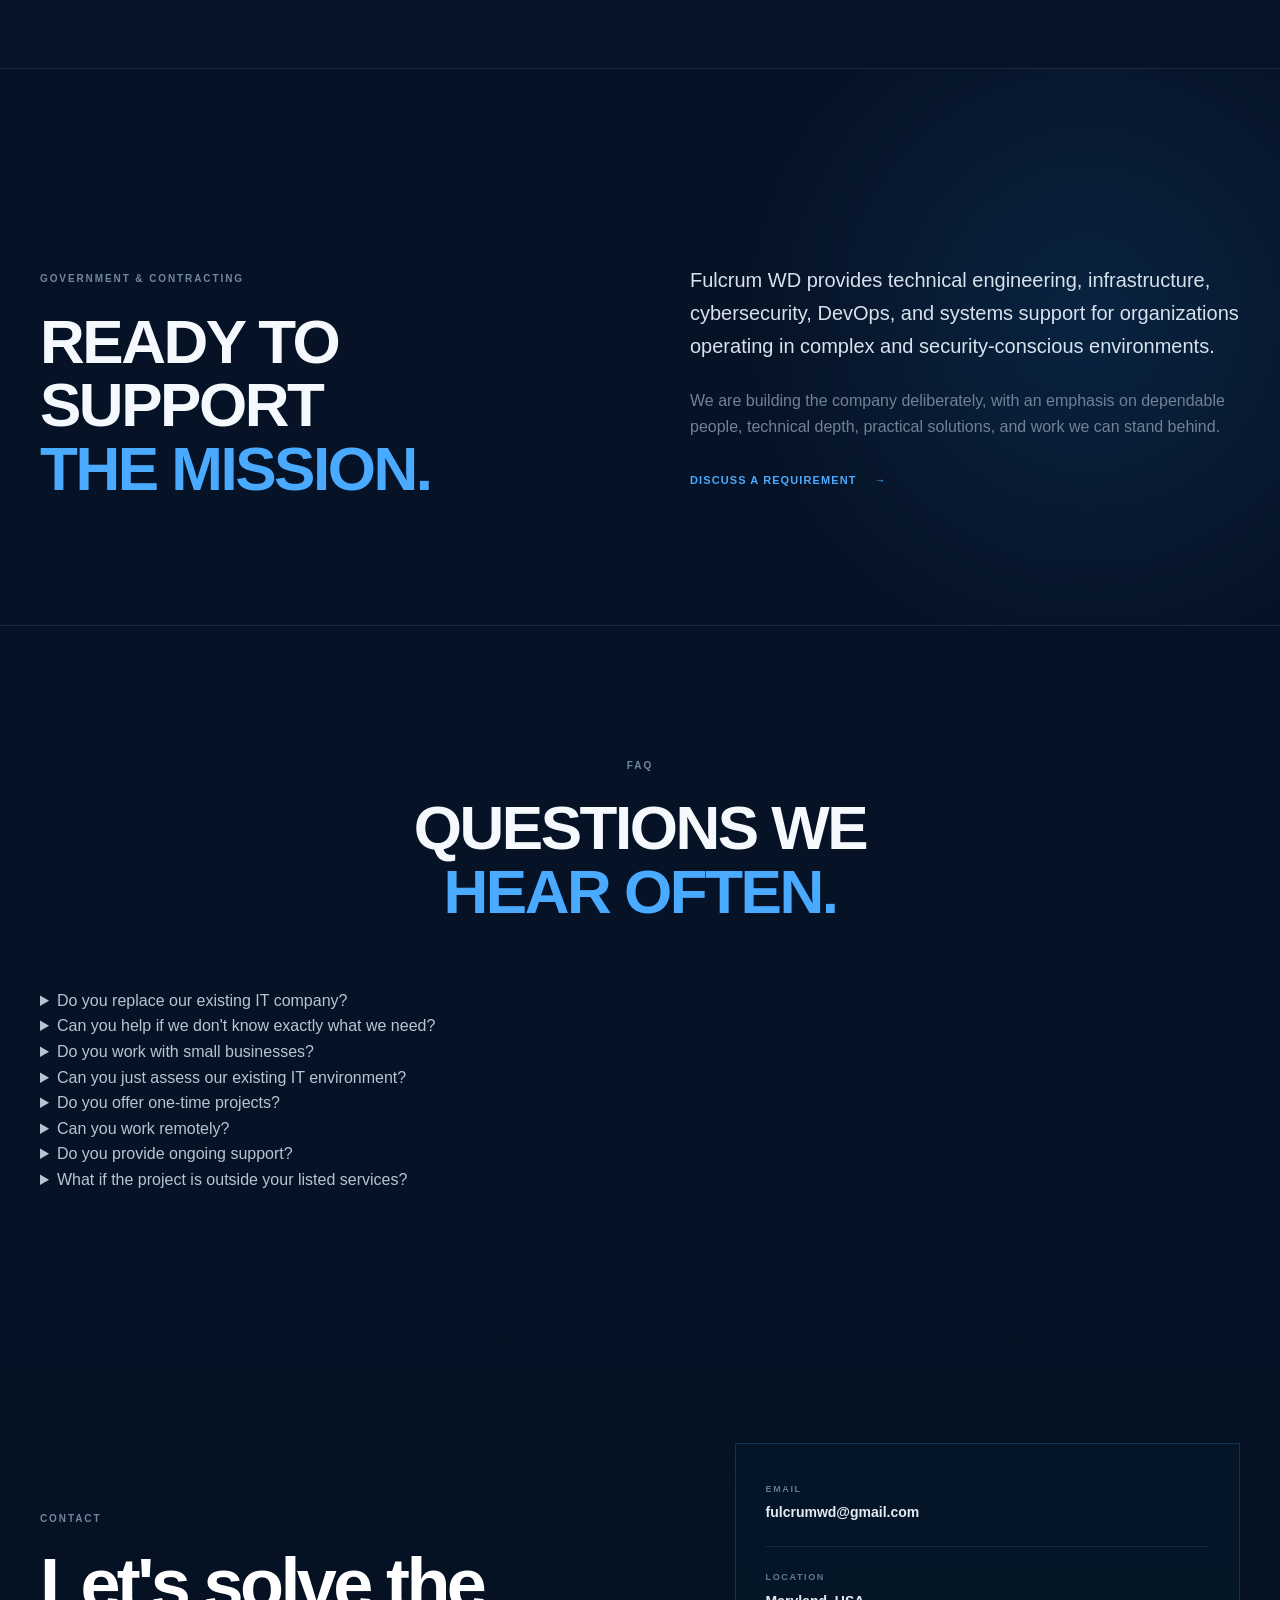
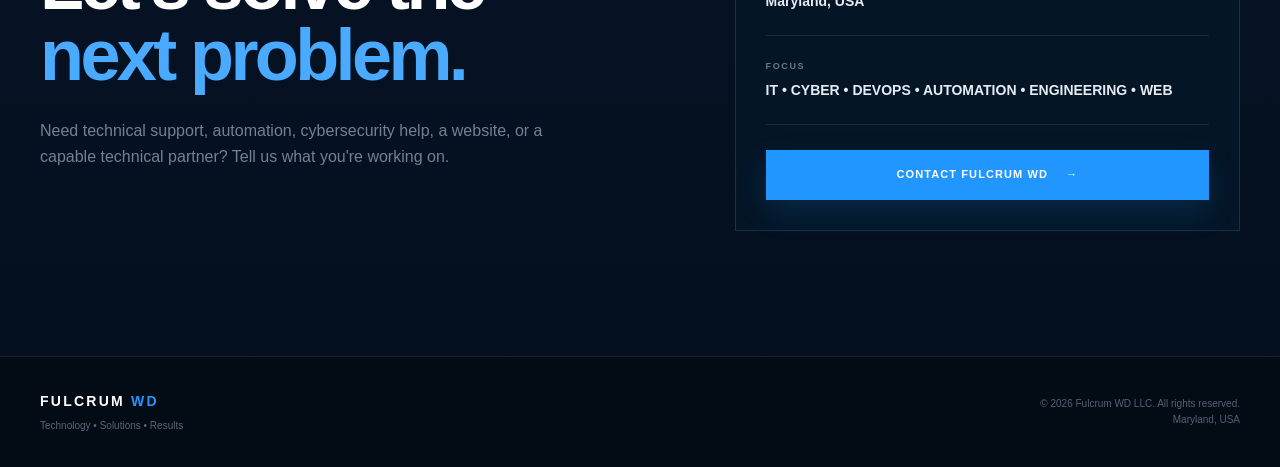
==== commit 61879bb4: "Add technical expertise section to homepage" ====
--- a/index.html
+++ b/index.html
@@ -72,6 +72,27 @@
   <div class="container support-ribbon"><span class="support-icon">♧</span><strong>ADDITIONAL SUPPORT</strong><span>Staffing / subcontract work</span><b>•</b><span>Systems administration</span><b>•</b><span>Infrastructure engineering</span><b>•</b><span>DevOps & automation</span><b>•</b><span>IT cleanup & modernization</span><b>•</b><span>Specialized technical projects</span><span class="arrow">→</span></div>
 </section>
 
+
+<section class="section technical-section">
+  <div class="container">
+    <div class="section-heading centered">
+      <span class="section-label">TECHNICAL EXPERTISE</span>
+      <h2>What we can<br><span>actually work on.</span></h2>
+      <p>Practical technical capabilities across the systems, tools, and environments that keep organizations running.</p>
+    </div>
+    <div class="experience-grid">
+      <div class="experience-panel"><span>SYSTEMS</span><strong>Linux & Windows</strong><p>System administration, configuration, troubleshooting, patching, hardening, and day-to-day operational support.</p></div>
+      <div class="experience-panel"><span>INFRASTRUCTURE</span><strong>Servers, Networks & Virtualization</strong><p>Infrastructure assessment, system design, monitoring, virtualization, and troubleshooting across connected environments.</p></div>
+      <div class="experience-panel"><span>AUTOMATION</span><strong>Configuration & Workflow Automation</strong><p>Reduce repetitive work with scripting, configuration management, repeatable deployments, and automated operational tasks.</p></div>
+      <div class="experience-panel"><span>DEVOPS</span><strong>CI/CD & Containers</strong><p>Build and improve development and deployment workflows using modern DevOps practices, containers, and infrastructure automation.</p></div>
+      <div class="experience-panel"><span>SECURITY</span><strong>Hardening & Compliance</strong><p>Security-focused configuration, STIG implementation, vulnerability remediation, access controls, and operational security practices.</p></div>
+      <div class="experience-panel"><span>MONITORING</span><strong>Visibility & Reliability</strong><p>Monitoring, alerting, system health, troubleshooting, and the operational visibility needed to keep technology dependable.</p></div>
+      <div class="experience-panel"><span>CLOUD</span><strong>Cloud & Hybrid Environments</strong><p>Cloud infrastructure, migrations, containers, modernization, and practical integration between cloud and existing systems.</p></div>
+      <div class="experience-panel"><span>ENGINEERING</span><strong>Assessment & Problem Solving</strong><p>Technical assessments, proof-of-concepts, integrations, architecture questions, troubleshooting, and specialized engineering projects.</p></div>
+    </div>
+  </div>
+</section>
+
 <section class="section problems-section">
   <div class="container">
     <div class="section-heading centered">
